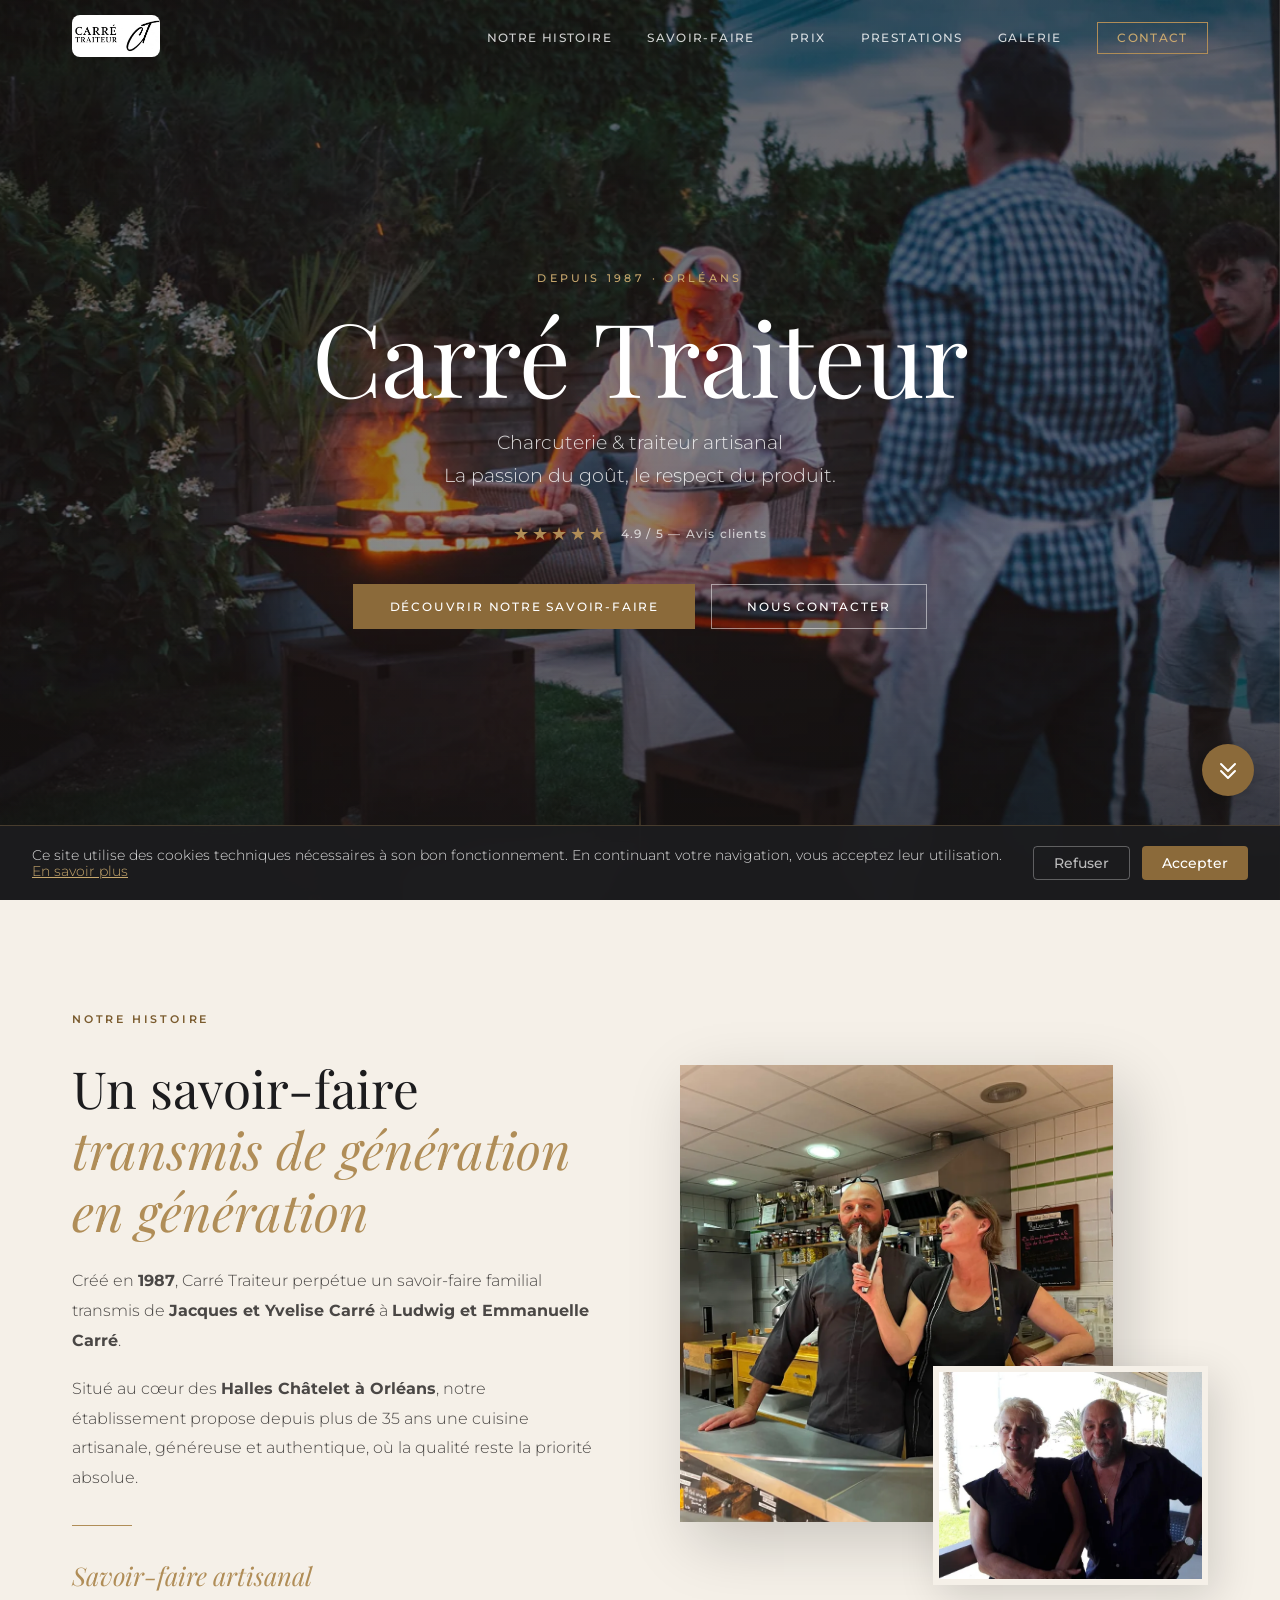
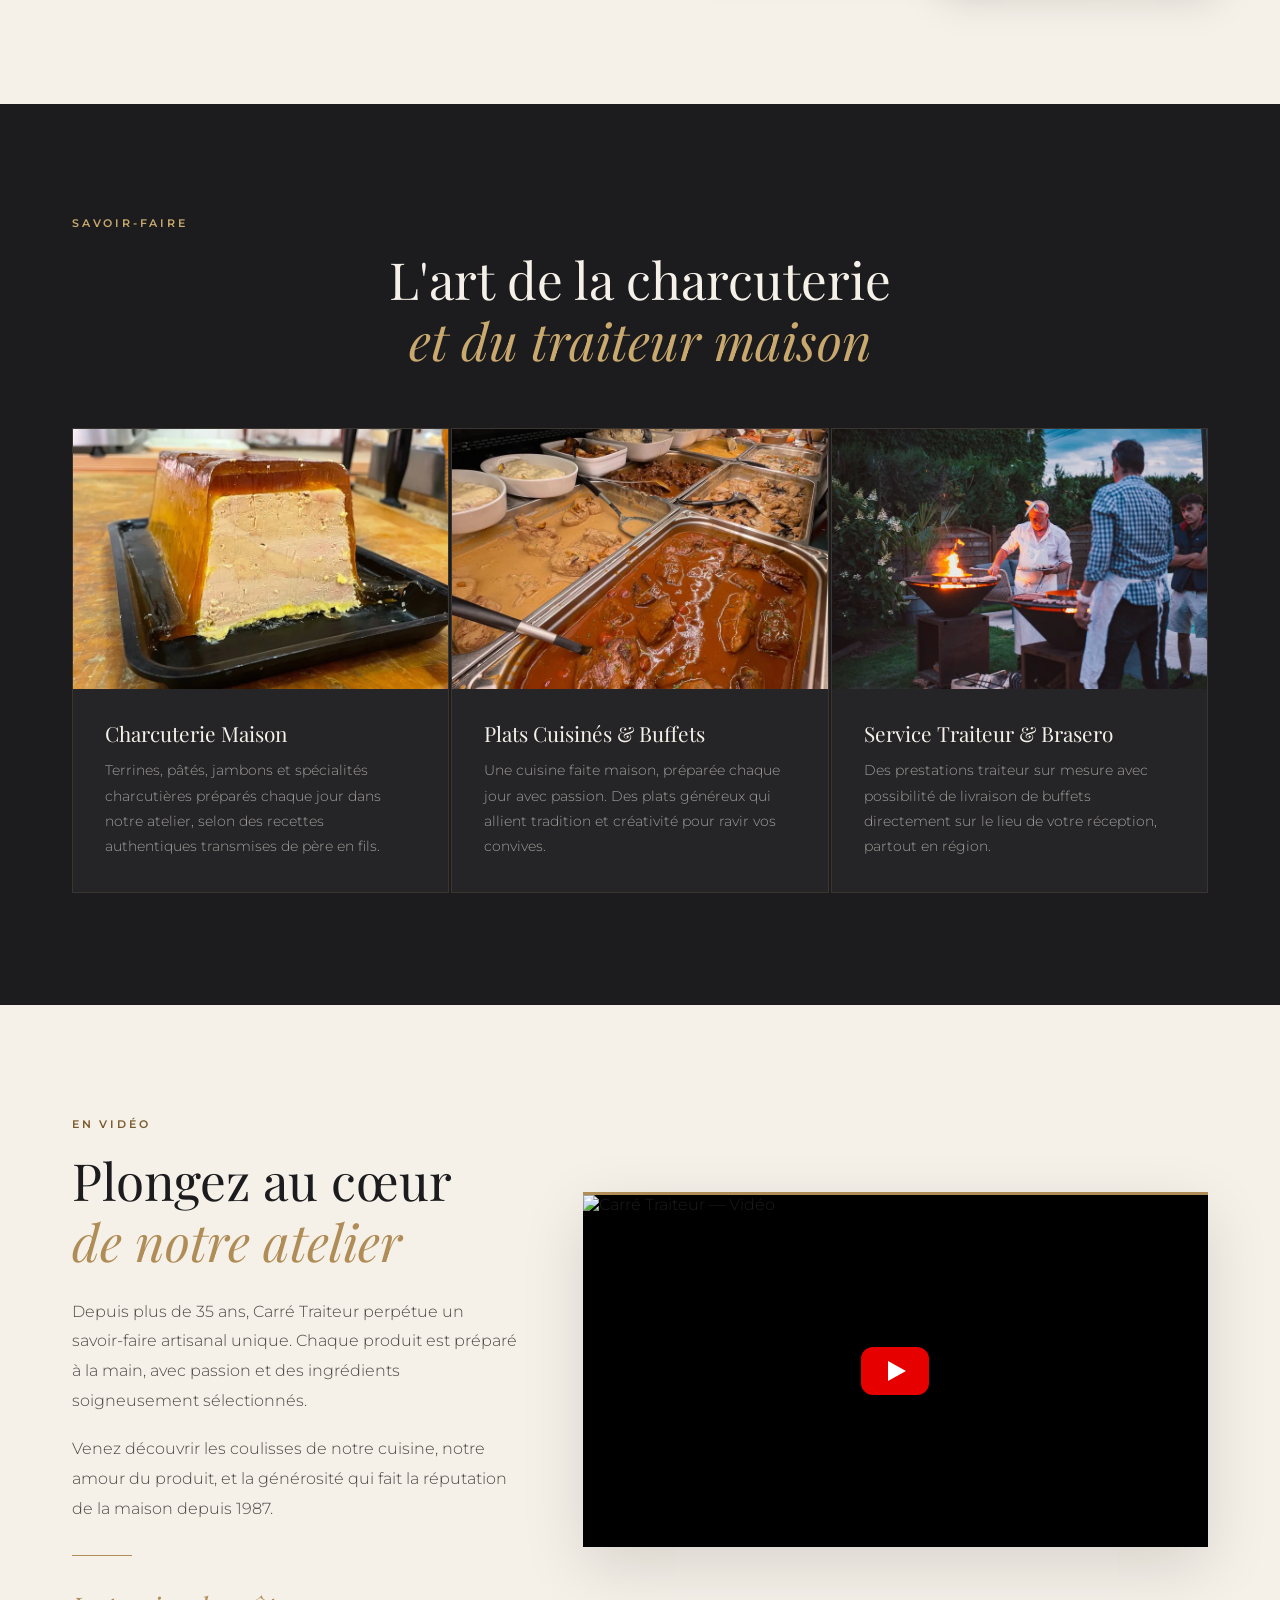
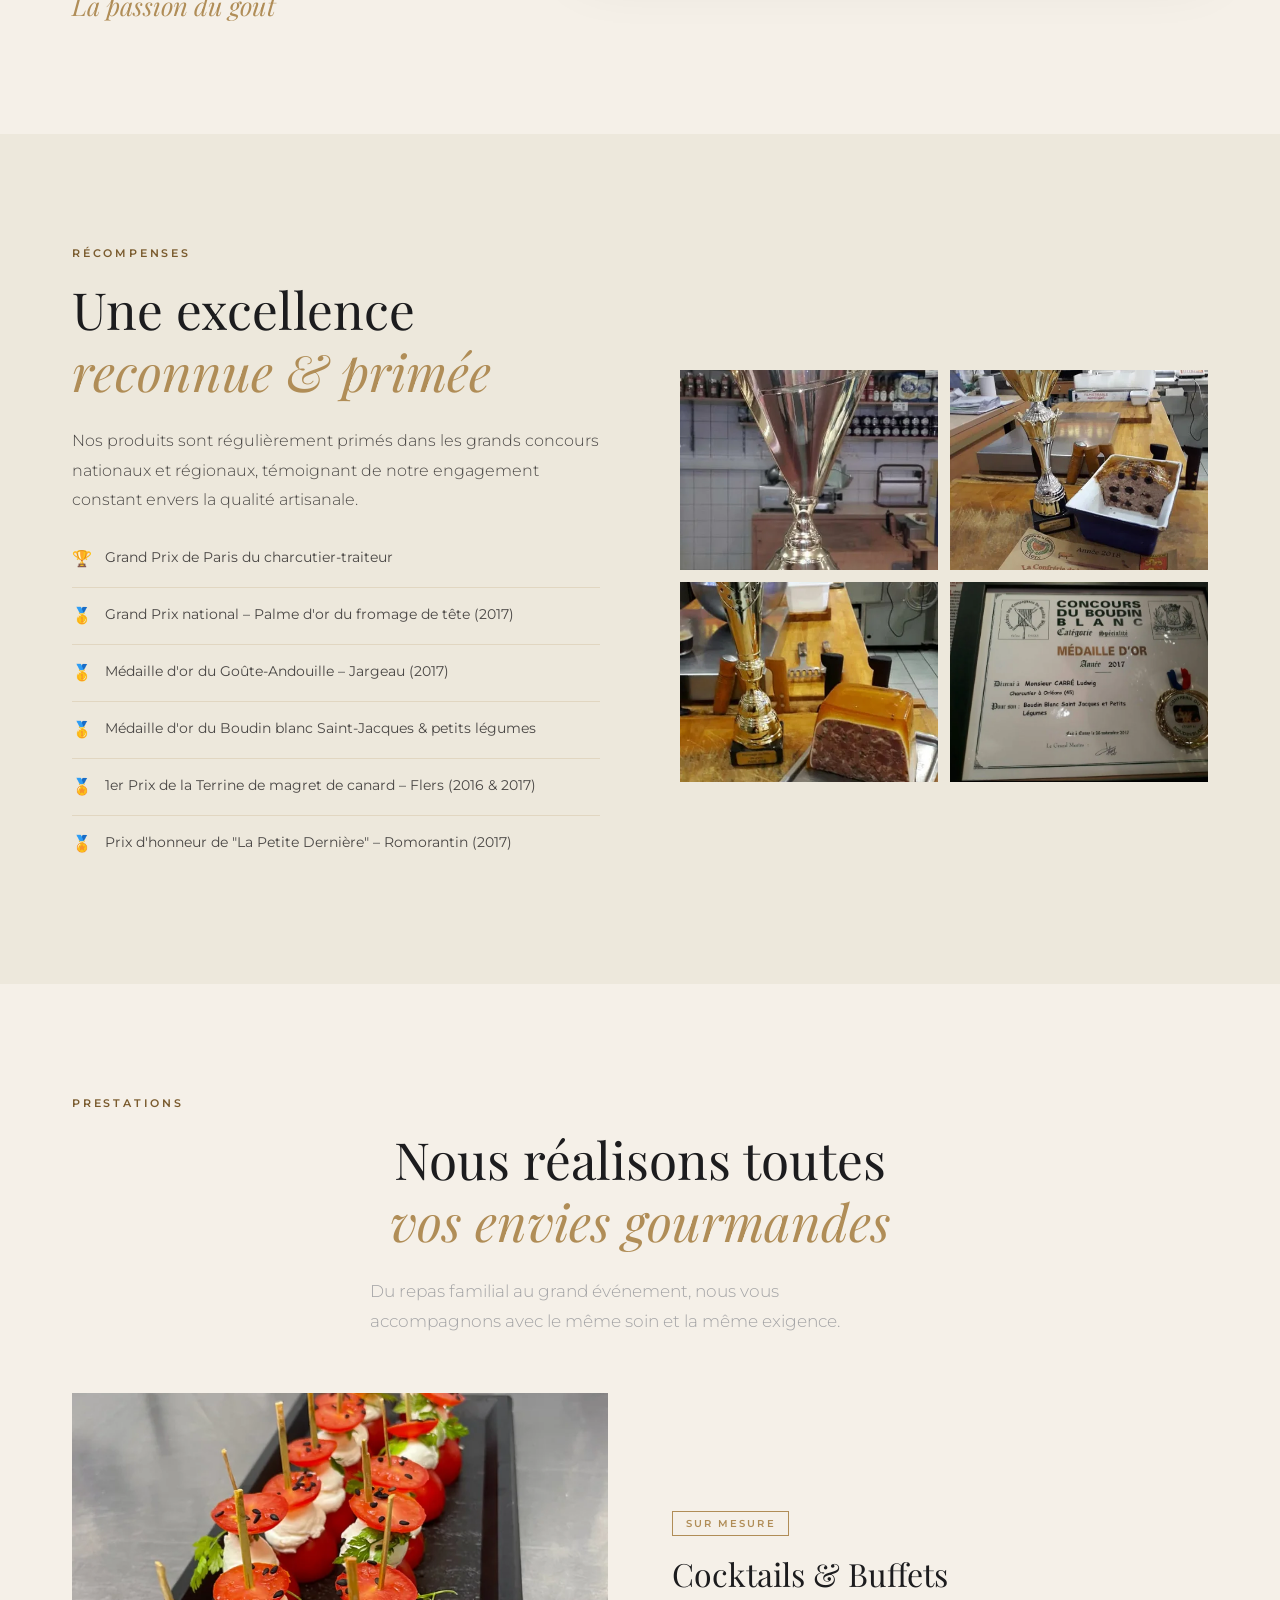
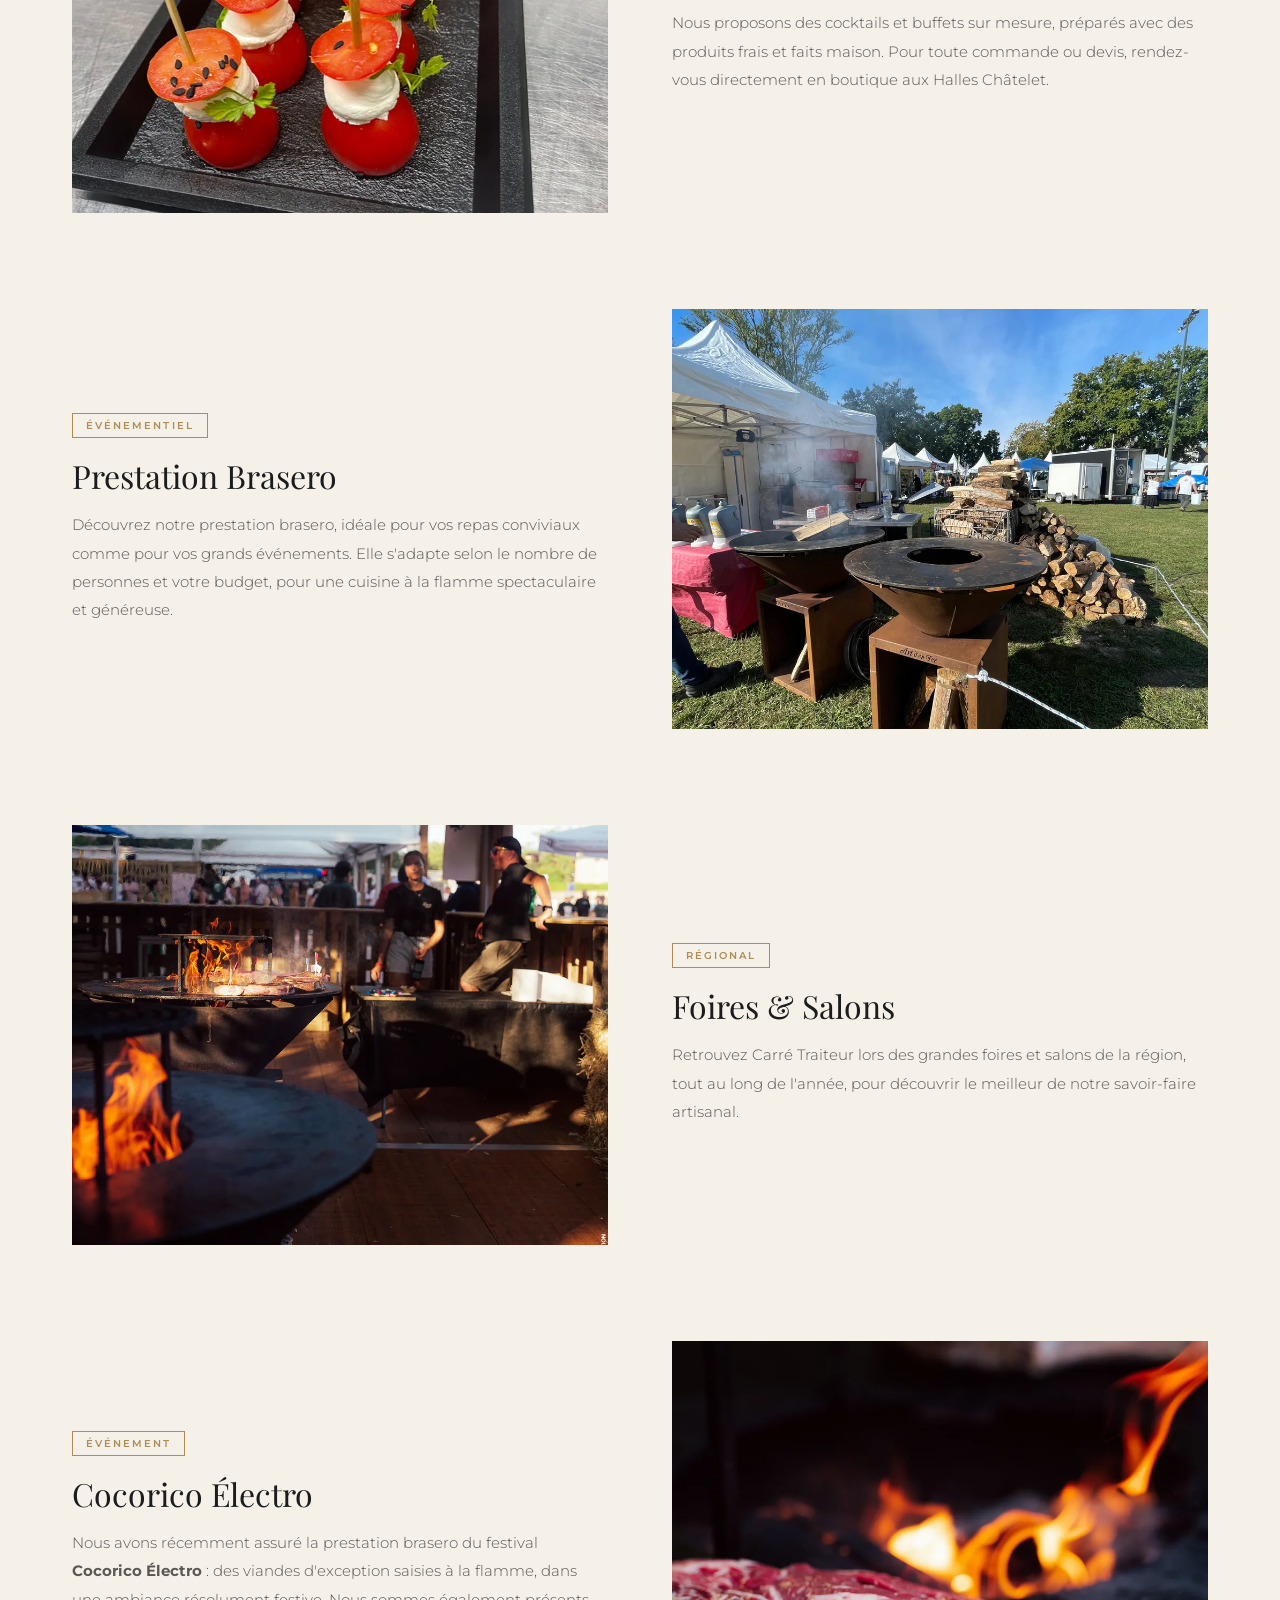
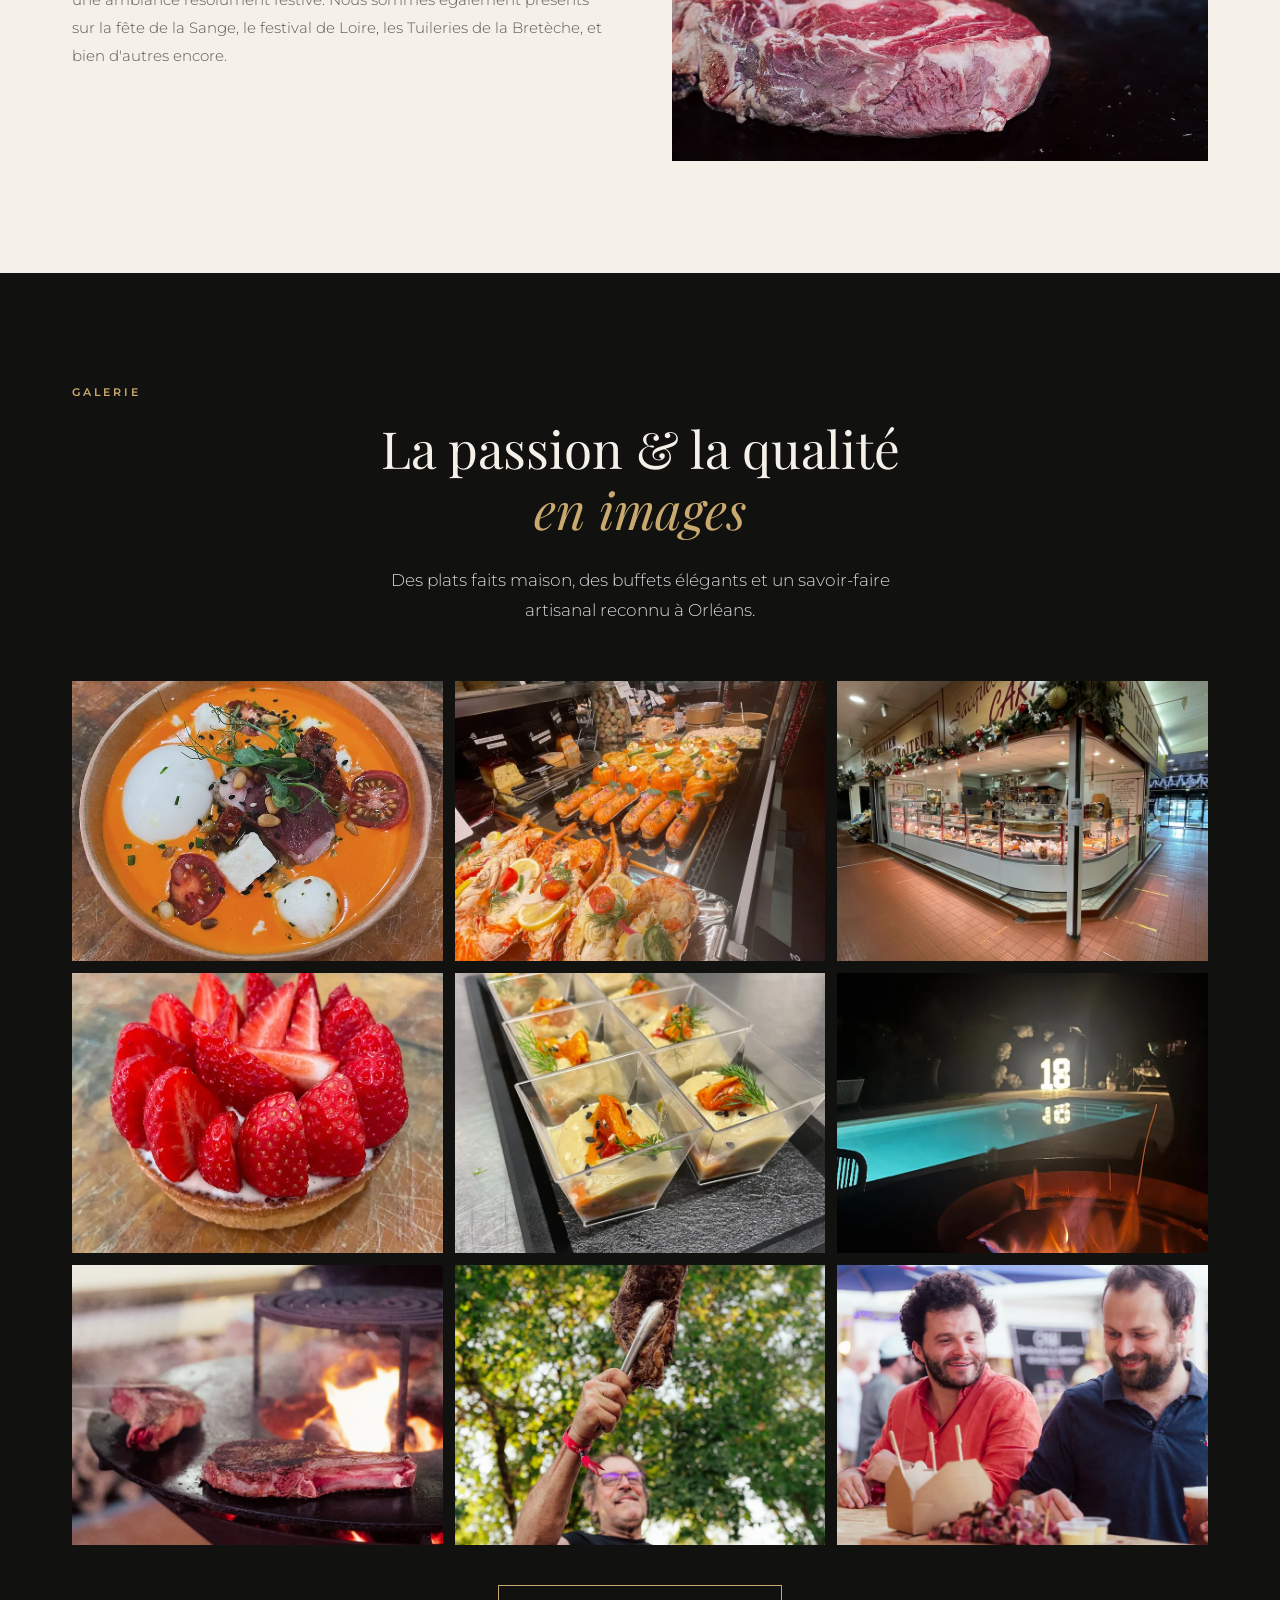
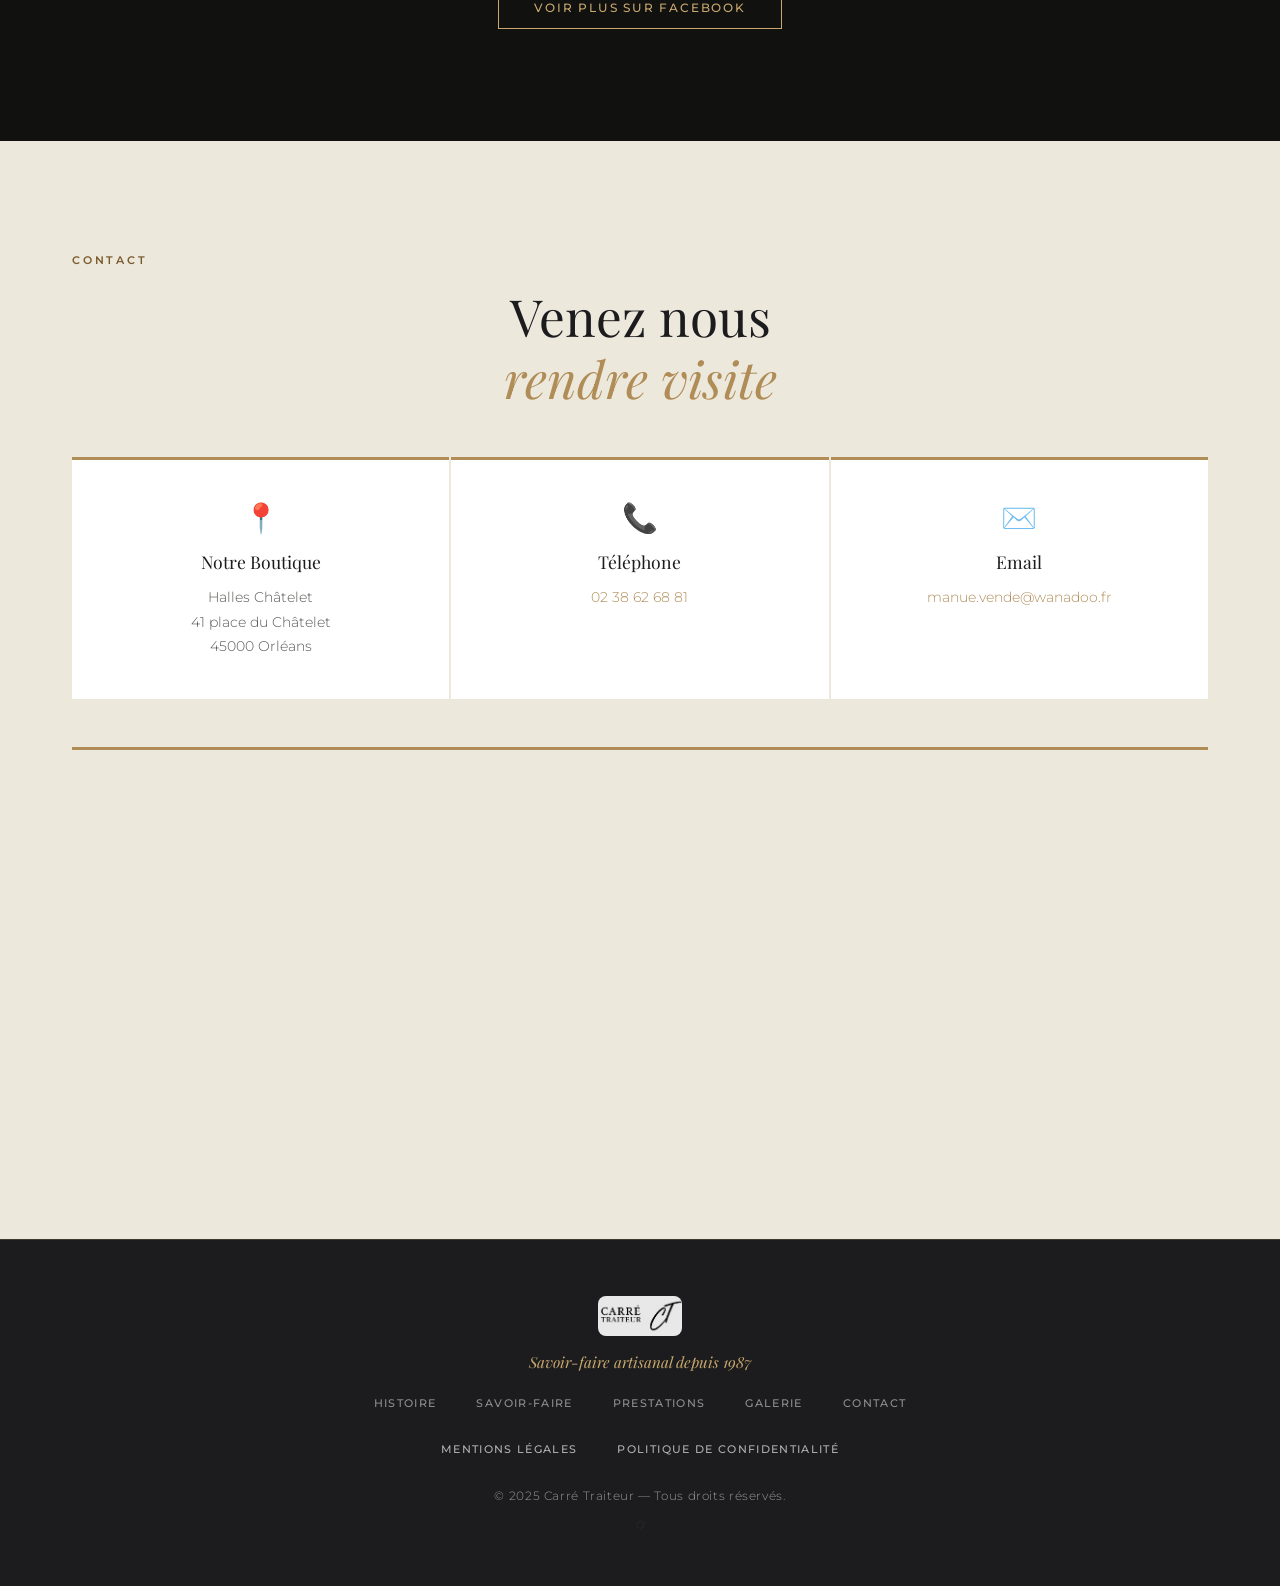
==== index.html @ ceca051c "Dédoublonnage : liste des événements uniquement dans le bloc Cocorico - Bloc Brasero et Foires & Sal" ====
<!DOCTYPE html>
<html lang="fr">
<head>
  <meta charset="UTF-8" />
  <meta name="viewport" content="width=device-width, initial-scale=1.0" />
  <title>Carré Traiteur – Charcutier-Traiteur Artisanal à Orléans</title>
  <meta name="description" content="Carré Traiteur, charcutier-traiteur artisanal depuis 1987 aux Halles Châtelet d'Orléans. Charcuterie maison, buffets, cocktails et prestations sur mesure.">
  <link rel="icon" type="image/jpeg" href="images/logo.jpg" />
  <link rel="apple-touch-icon" href="images/logo.jpg" />
  <link rel="preconnect" href="https://fonts.googleapis.com">
  <link rel="preconnect" href="https://fonts.gstatic.com" crossorigin>
  <link rel="preload" href="https://fonts.googleapis.com/css2?family=Playfair+Display:ital,wght@0,400;0,500;0,600;0,700;1,400;1,500&family=Montserrat:wght@300;400;500;600&display=swap" as="style" onload="this.onload=null;this.rel='stylesheet'">
  <noscript><link rel="stylesheet" href="https://fonts.googleapis.com/css2?family=Playfair+Display:ital,wght@0,400;0,500;0,600;0,700;1,400;1,500&family=Montserrat:wght@300;400;500;600&display=swap"></noscript>
  <style>
:root{--charcoal:#1C1C1E;--off-white:#F5F0E8;--cream:#EDE8DC;--white:#FFFFFF;--gold:#B08D57;--gold-light:#C9A96E;--gold-dark:#8B6A3A;--terracotta:#C0614A;--gray:#A3A3A5;--gray-light:#D9D9D9;--dark-bg:#111110;--font-serif:'Playfair Display',Georgia,serif;--font-sans:'Montserrat',sans-serif;--transition:0.4s cubic-bezier(0.25,0.46,0.45,0.94);--radius:2px}
*,*::before,*::after{box-sizing:border-box;margin:0;padding:0}
html{scroll-behavior:smooth;font-size:16px}
img{display:block;width:100%;height:auto;object-fit:cover}
a{text-decoration:none;color:inherit}
ul{list-style:none}
body{font-family:var(--font-sans);font-weight:300;color:var(--charcoal);background:var(--off-white);overflow-x:hidden}
h1,h2,h3,h4{font-family:var(--font-serif);font-weight:400;line-height:1.2}
.container{max-width:1200px;margin:0 auto;padding:0 2rem}
.section{padding:7rem 0}
.section-light{background:var(--off-white)}
.btn{display:inline-block;padding:.85rem 2.2rem;font-family:var(--font-sans);font-size:.75rem;font-weight:500;letter-spacing:.15em;text-transform:uppercase;border:1px solid transparent;cursor:pointer;transition:all var(--transition)}
.btn-gold{background:#8B6A3A;color:var(--white);border-color:#8B6A3A}
.btn-gold:hover{background:#7A5B2E;border-color:#7A5B2E;transform:translateY(-2px)}
.btn-outline{background:transparent;color:var(--white);border-color:rgba(255,255,255,.5)}
.btn-outline:hover{background:rgba(255,255,255,.1);border-color:var(--white)}
#navbar{position:fixed;top:0;left:0;right:0;z-index:1000;background:transparent;transition:background var(--transition),backdrop-filter var(--transition)}
#navbar.scrolled{background:rgba(28,28,30,.97);backdrop-filter:blur(12px);border-bottom:1px solid rgba(176,141,87,.2)}
.nav-inner{max-width:1200px;margin:0 auto;padding:0 2rem;height:72px;display:flex;align-items:center;justify-content:space-between}
.nav-logo .logo-img{height:42px;width:auto;border-radius:8px;transition:opacity var(--transition)}
.nav-logo:hover .logo-img{opacity:.8}
.nav-links{display:flex;align-items:center;gap:2.2rem}
.nav-links a{font-size:.72rem;font-weight:500;letter-spacing:.12em;text-transform:uppercase;color:rgba(255,255,255,.8);transition:color var(--transition)}
.nav-links a:hover{color:var(--gold-light)}
.nav-links .nav-cta{border:1px solid var(--gold);color:var(--gold-light);padding:.5rem 1.2rem}
.nav-links .nav-cta:hover{background:var(--gold);color:var(--white)}
.burger{display:none;flex-direction:column;gap:5px;background:none;border:none;cursor:pointer;padding:4px}
.burger span{display:block;width:24px;height:1.5px;background:var(--white);transition:all .3s}
#hero{position:relative;height:100vh;min-height:640px;display:flex;align-items:center;justify-content:center;overflow:hidden}
.hero-bg{position:absolute;inset:0}
.hero-bg-img{width:100%;height:100%;object-fit:cover;transform:scale(1.04);animation:heroZoom 12s ease-out forwards}
@keyframes heroZoom{from{transform:scale(1.1)}to{transform:scale(1.0)}}
.hero-overlay{position:absolute;inset:0;background:linear-gradient(to bottom,rgba(17,17,16,.55) 0%,rgba(17,17,16,.45) 60%,rgba(17,17,16,.75) 100%)}
.hero-content{position:relative;z-index:2;text-align:center;color:var(--white);padding:0 1.5rem;animation:heroFadeUp 1.2s .3s both}
@keyframes heroFadeUp{from{opacity:0;transform:translateY(30px)}to{opacity:1;transform:translateY(0)}}
.hero-eyebrow{font-size:.7rem;font-weight:500;letter-spacing:.3em;text-transform:uppercase;color:var(--gold-light);margin-bottom:1.2rem}
.hero-title{font-family:var(--font-serif);font-size:clamp(3.5rem,8vw,7rem);font-weight:400;letter-spacing:-.01em;line-height:1;margin-bottom:1.2rem}
.hero-subtitle{font-family:var(--font-sans);font-weight:300;font-size:clamp(1rem,2vw,1.2rem);color:rgba(255,255,255,.82);line-height:1.7;margin-bottom:2rem}
.hero-rating{display:flex;align-items:center;justify-content:center;gap:.8rem;margin-bottom:2.5rem}
.stars{color:var(--gold);font-size:1.1rem;letter-spacing:3px}
.rating-label{font-size:.75rem;font-weight:500;letter-spacing:.1em;color:rgba(255,255,255,.7)}
.hero-actions{display:flex;gap:1rem;justify-content:center;flex-wrap:wrap}
.scroll-hint{position:absolute;bottom:2.5rem;left:50%;transform:translateX(-50%);z-index:2;display:flex;flex-direction:column;align-items:center}
.scroll-line{display:block;width:1px;height:60px;background:linear-gradient(to bottom,rgba(255,255,255,0),var(--gold-light));animation:scrollPulse 2s ease-in-out infinite}
@keyframes scrollPulse{0%,100%{opacity:.3;transform:scaleY(1)}50%{opacity:1;transform:scaleY(1.1)}}
.reveal{opacity:0;transform:translateY(40px);transition:opacity .8s ease,transform .8s ease}
.reveal.reveal-right{transform:translateX(40px)}
.reveal.visible{opacity:1;transform:translate(0,0)}
@media(max-width:680px){
  .nav-links{display:none;position:fixed;top:72px;left:0;right:0;background:rgba(28,28,30,.98);backdrop-filter:blur(12px);flex-direction:column;align-items:center;padding:1.5rem 0;gap:1.2rem;border-bottom:1px solid rgba(176,141,87,.2);z-index:999}
  .nav-links.open{display:flex}
  .burger{display:flex}
  .nav-inner{height:60px}
  .nav-logo .logo-img{height:32px}
  .hero-title{font-size:2.6rem}
  .hero-subtitle{font-size:.9rem}
  .hero-eyebrow{font-size:.62rem}
  .hero-actions{flex-direction:column;align-items:center;gap:.7rem}
  .hero-actions .btn{width:100%;max-width:260px;text-align:center;padding:.7rem 1.5rem}
  .scroll-hint{display:none}
}
@media(max-width:400px){.hero-title{font-size:2.1rem}}
  </style>
  <link rel="preload" href="css/style.css?v=2" as="style" onload="this.onload=null;this.rel='stylesheet'">
  <noscript><link rel="stylesheet" href="css/style.css?v=2"></noscript>
</head>
<body>

  <!-- ═══════════════════════════════════════ NAVIGATION ═══ -->
  <nav id="navbar">
    <div class="nav-inner">
      <a href="#hero" class="nav-logo">
        <img src="images/logo.jpg" alt="Carré Traiteur" class="logo-img" width="88" height="42" />
      </a>
      <button class="burger" id="burger" aria-label="Menu">
        <span></span><span></span><span></span>
      </button>
      <ul class="nav-links" id="nav-links">
        <li><a href="#notre-histoire">Notre Histoire</a></li>
        <li><a href="#savoir-faire">Savoir-Faire</a></li>
        <li><a href="#prix-remporte">Prix</a></li>
        <li><a href="#nos-prestations">Prestations</a></li>
        <li><a href="#galerie">Galerie</a></li>
        <li><a href="#contact" class="nav-cta">Contact</a></li>
      </ul>
    </div>
  </nav>

  <!-- ═══════════════════════════════════════ HERO ═══ -->
  <section id="hero">
    <div class="hero-bg">
      <img
        src="images/hero.webp"
        alt="Prestation traiteur et brasero en soirée — Carré Traiteur"
        class="hero-bg-img"
        fetchpriority="high"
      />
      <div class="hero-overlay"></div>
    </div>
    <div class="hero-content">
      <p class="hero-eyebrow">Depuis 1987 · Orléans</p>
      <h1 class="hero-title">Carré Traiteur</h1>
      <p class="hero-subtitle">Charcuterie &amp; traiteur artisanal<br>La passion du goût, le respect du produit.</p>
      <div class="hero-rating">
        <span class="stars">★★★★★</span>
        <span class="rating-label">4.9 / 5 — Avis clients</span>
      </div>
      <div class="hero-actions">
        <a href="#savoir-faire" class="btn btn-gold">Découvrir notre savoir-faire</a>
        <a href="#contact" class="btn btn-outline">Nous contacter</a>
      </div>
    </div>
    <a href="#notre-histoire" class="scroll-hint" aria-label="Défiler vers le bas">
      <span class="scroll-line"></span>
    </a>
  </section>

  <!-- ═══════════════════════════════════════ NOTRE HISTOIRE ═══ -->
  <section id="notre-histoire" class="section section-light">
    <div class="container">
      <div class="section-label">Notre Histoire</div>
      <div class="histoire-grid">
        <div class="histoire-text reveal">
          <h2 class="section-title">Un savoir-faire<br><em>transmis de génération<br>en génération</em></h2>
          <p class="body-text">Créé en <strong>1987</strong>, Carré Traiteur perpétue un savoir-faire familial transmis de <strong>Jacques et Yvelise Carré</strong> à <strong>Ludwig et Emmanuelle Carré</strong>.</p>
          <p class="body-text">Situé au cœur des <strong>Halles Châtelet à Orléans</strong>, notre établissement propose depuis plus de 35 ans une cuisine artisanale, généreuse et authentique, où la qualité reste la priorité absolue.</p>
          <div class="gold-divider"></div>
          <p class="signature-text">Savoir-faire artisanal</p>
        </div>
        <div class="histoire-images reveal reveal-right">
          <div class="img-stack">
            <img
              src="images/histoire-main.webp"
              alt="Ludwig et Emmanuelle Carré dans la boutique"
              class="img-main"
              loading="lazy"
            />
            <img
              src="images/histoire-accent.webp"
              alt="Jacques et Yvelise Carré, fondateurs"
              class="img-accent"
              loading="lazy"
            />
          </div>
        </div>
      </div>
    </div>
  </section>

  <!-- ═══════════════════════════════════════ SAVOIR-FAIRE ═══ -->
  <section id="savoir-faire" class="section section-dark">
    <div class="container">
      <div class="section-label light">Savoir-Faire</div>
      <h2 class="section-title light text-center reveal">L'art de la charcuterie<br><em>et du traiteur maison</em></h2>
      <div class="savoir-grid">

        <article class="savoir-card reveal">
          <div class="savoir-img-wrap">
            <img
              src="images/savoir-charcuterie.webp"
              alt="Charcuterie maison"
              loading="lazy"
            />
          </div>
          <div class="savoir-body">
            <h3>Charcuterie Maison</h3>
            <p>Terrines, pâtés, jambons et spécialités charcutières préparés chaque jour dans notre atelier, selon des recettes authentiques transmises de père en fils.</p>
          </div>
        </article>

        <article class="savoir-card reveal">
          <div class="savoir-img-wrap">
            <img
              src="images/savoir-plats.webp"
              alt="Plats cuisinés et buffets"
              loading="lazy"
            />
          </div>
          <div class="savoir-body">
            <h3>Plats Cuisinés &amp; Buffets</h3>
            <p>Une cuisine faite maison, préparée chaque jour avec passion. Des plats généreux qui allient tradition et créativité pour ravir vos convives.</p>
          </div>
        </article>

        <article class="savoir-card reveal">
          <div class="savoir-img-wrap">
            <img
              src="images/savoir-traiteur.webp"
              alt="Service traiteur et brasero"
              loading="lazy"
            />
          </div>
          <div class="savoir-body">
            <h3>Service Traiteur &amp; Brasero</h3>
            <p>Des prestations traiteur sur mesure avec possibilité de livraison de buffets directement sur le lieu de votre réception, partout en région.</p>
          </div>
        </article>

      </div>
    </div>
  </section>

  <!-- ═══════════════════════════════════════ VIDEO ═══ -->
  <section id="video" class="section section-light">
    <div class="container">
      <div class="video-layout">
        <div class="video-text reveal">
          <div class="section-label">En vidéo</div>
          <h2 class="section-title">Plongez au cœur<br><em>de notre atelier</em></h2>
          <p class="body-text">Depuis plus de 35 ans, Carré Traiteur perpétue un savoir-faire artisanal unique. Chaque produit est préparé à la main, avec passion et des ingrédients soigneusement sélectionnés.</p>
          <p class="body-text">Venez découvrir les coulisses de notre cuisine, notre amour du produit, et la générosité qui fait la réputation de la maison depuis 1987.</p>
          <div class="gold-divider"></div>
          <p class="signature-text">La passion du goût</p>
        </div>
        <div class="video-wrap reveal">
          <div class="youtube-facade" id="yt-facade">
            <img
              src="https://i.ytimg.com/vi/eV0kC8D2Ivs/hqdefault.jpg"
              alt="Carré Traiteur — Vidéo"
              loading="lazy"
              width="480"
              height="360"
            />
            <button class="youtube-play-btn" aria-label="Lire la vidéo Carré Traiteur"></button>
          </div>
        </div>
      </div>
    </div>
  </section>

  <!-- ═══════════════════════════════════════ PRIX REMPORTES ═══ -->
  <section id="prix-remporte" class="section section-cream">
    <div class="container">
      <div class="section-label">Récompenses</div>
      <div class="prix-grid">
        <div class="prix-text reveal">
          <h2 class="section-title">Une excellence<br><em>reconnue & primée</em></h2>
          <p class="body-text">Nos produits sont régulièrement primés dans les grands concours nationaux et régionaux, témoignant de notre engagement constant envers la qualité artisanale.</p>
          <ul class="prix-list">
            <li><span class="prix-icon">🏆</span>Grand Prix de Paris du charcutier-traiteur</li>
            <li><span class="prix-icon">🥇</span>Grand Prix national – Palme d'or du fromage de tête (2017)</li>
            <li><span class="prix-icon">🥇</span>Médaille d'or du Goûte-Andouille – Jargeau (2017)</li>
            <li><span class="prix-icon">🥇</span>Médaille d'or du Boudin blanc Saint-Jacques &amp; petits légumes</li>
            <li><span class="prix-icon">🏅</span>1er Prix de la Terrine de magret de canard – Flers (2016 &amp; 2017)</li>
            <li><span class="prix-icon">🏅</span>Prix d'honneur de "La Petite Dernière" – Romorantin (2017)</li>
          </ul>
        </div>
        <div class="prix-mosaic reveal reveal-right">
          <img src="images/prix-1.webp" alt="Grande coupe remportée" loading="lazy" />
          <img src="images/prix-2.webp" alt="Coupe et médaille" loading="lazy" />
          <img src="images/prix-3.webp" alt="Coupe et diplôme du Goûte-Andouille" loading="lazy" />
          <img src="images/prix-4.webp" alt="Diplôme Médaille d'or du Boudin blanc" loading="lazy" />
        </div>
      </div>
    </div>
  </section>

  <!-- ═══════════════════════════════════════ PRESTATIONS ═══ -->
  <section id="nos-prestations" class="section section-light">
    <div class="container">
      <div class="section-label">Prestations</div>
      <h2 class="section-title text-center reveal">Nous réalisons toutes<br><em>vos envies gourmandes</em></h2>
      <p class="section-intro reveal">Du repas familial au grand événement, nous vous accompagnons avec le même soin et la même exigence.</p>

      <div class="prestation-blocks">

        <div class="prestation-block reveal">
          <div class="prestation-img">
            <img src="images/presta-cocktail.webp" alt="Cocktails et buffets" loading="lazy" />
          </div>
          <div class="prestation-content">
            <span class="prestation-tag">Sur mesure</span>
            <h3>Cocktails &amp; Buffets</h3>
            <p>Nous proposons des cocktails et buffets sur mesure, préparés avec des produits frais et faits maison. Pour toute commande ou devis, rendez-vous directement en boutique aux Halles Châtelet.</p>
          </div>
        </div>

        <div class="prestation-block reverse reveal">
          <div class="prestation-img">
            <img src="images/presta-brasero.webp" alt="Prestation brasero" loading="lazy" />
          </div>
          <div class="prestation-content">
            <span class="prestation-tag">Événementiel</span>
            <h3>Prestation Brasero</h3>
            <p>Découvrez notre prestation brasero, idéale pour vos repas conviviaux comme pour vos grands événements. Elle s'adapte selon le nombre de personnes et votre budget, pour une cuisine à la flamme spectaculaire et généreuse.</p>
          </div>
        </div>

        <div class="prestation-block reveal">
          <div class="prestation-img">
            <img src="images/presta-foires.webp?v=2" alt="Prestation brasero sous chapiteau lors d'un festival" loading="lazy" />
          </div>
          <div class="prestation-content">
            <span class="prestation-tag">Régional</span>
            <h3>Foires &amp; Salons</h3>
            <p>Retrouvez Carré Traiteur lors des grandes foires et salons de la région, tout au long de l'année, pour découvrir le meilleur de notre savoir-faire artisanal.</p>
          </div>
        </div>

        <div class="prestation-block reverse reveal">
          <div class="prestation-img">
            <img src="images/presta-cocorico.webp" alt="Prestation brasero au festival Cocorico Électro" loading="lazy" />
          </div>
          <div class="prestation-content">
            <span class="prestation-tag">Événement</span>
            <h3>Cocorico Électro</h3>
            <p>Nous avons récemment assuré la prestation brasero du festival <strong>Cocorico Électro</strong> : des viandes d'exception saisies à la flamme, dans une ambiance résolument festive. Nous sommes également présents sur la fête de la Sange, le festival de Loire, les Tuileries de la Bretèche, et bien d'autres encore.</p>
          </div>
        </div>

      </div>
    </div>
  </section>

  <!-- ═══════════════════════════════════════ GALERIE ═══ -->
  <section id="galerie" class="section section-charcoal">
    <div class="container">
      <div class="section-label light">Galerie</div>
      <h2 class="section-title light text-center reveal">La passion &amp; la qualité<br><em>en images</em></h2>
      <p class="section-intro light text-center reveal">Des plats faits maison, des buffets élégants et un savoir-faire artisanal reconnu à Orléans.</p>
      <div class="gallery-grid reveal">
        <img src="images/galerie-1.webp" alt="Gaspacho et sa garniture" class="gallery-item" loading="lazy" />
        <img src="images/galerie-2.webp" alt="Buffet froid, plateaux de crevettes et saumon" class="gallery-item" loading="lazy" />
        <img src="images/galerie-3.webp" alt="La boutique Carré Traiteur aux Halles Châtelet" class="gallery-item" loading="lazy" />
        <img src="images/galerie-4.webp" alt="Tarte aux fraises maison" class="gallery-item" loading="lazy" />
        <img src="images/galerie-5.webp" alt="Verrines apéritives" class="gallery-item" loading="lazy" />
        <img src="images/galerie-6.webp" alt="Prestation brasero en soirée" class="gallery-item" loading="lazy" />
        <img src="images/galerie-7.webp" alt="Pièce de viande saisie aux flammes — festival Cocorico Électro" class="gallery-item" loading="lazy" />
        <img src="images/galerie-8.webp" alt="Grillade au brasero lors du Cocorico Électro" class="gallery-item" loading="lazy" />
        <img src="images/galerie-9.webp" alt="Convives se régalant au festival Cocorico Électro" class="gallery-item" loading="lazy" />
      </div>
      <div class="gallery-cta reveal">
        <a href="https://www.facebook.com/carretraiteur" target="_blank" rel="noopener" class="btn btn-gold-outline">Voir plus sur Facebook</a>
      </div>
    </div>
  </section>

  <!-- ═══════════════════════════════════════ CONTACT ═══ -->
  <section id="contact" class="section section-cream">
    <div class="container">
      <div class="section-label">Contact</div>
      <h2 class="section-title text-center reveal">Venez nous<br><em>rendre visite</em></h2>
      <div class="contact-grid">
        <div class="contact-card reveal">
          <div class="contact-icon">📍</div>
          <h3>Notre Boutique</h3>
          <p>Halles Châtelet<br>41 place du Châtelet<br>45000 Orléans</p>
        </div>
        <div class="contact-card reveal">
          <div class="contact-icon">📞</div>
          <h3>Téléphone</h3>
          <p><a href="tel:0238626881">02 38 62 68 81</a></p>
        </div>
        <div class="contact-card reveal">
          <div class="contact-icon">✉️</div>
          <h3>Email</h3>
          <p><a href="mailto:manue.vende@wanadoo.fr">manue.vende@wanadoo.fr</a></p>
        </div>
      </div>
      <div class="map-wrap reveal">
        <iframe
          title="Carré Traiteur — Halles Châtelet Orléans"
          src="https://www.google.com/maps/embed?pb=!1m18!1m12!1m3!1d2674.7!2d1.9034!3d47.9027!2m3!1f0!2f0!3f0!3m2!1i1024!2i768!4f13.1!3m3!1m2!1s0x47e4e9c6ce3fba51%3A0x5b52a5b8c4a3a81e!2sHalles+Ch%C3%A2telet%2C+Orl%C3%A9ans!5e0!3m2!1sfr!2sfr!4v1"
          loading="lazy"
          allowfullscreen
          referrerpolicy="no-referrer-when-downgrade"
        ></iframe>
      </div>
    </div>
  </section>

  <!-- ═══════════════════════════════════════ FOOTER ═══ -->
  <footer id="footer">
    <div class="footer-inner">
      <img src="images/logo.jpg" alt="Carré Traiteur" class="footer-logo" width="88" height="40" />
      <p class="footer-tagline"><em>Savoir-faire artisanal depuis 1987</em></p>
      <nav class="footer-nav">
        <a href="#notre-histoire">Histoire</a>
        <a href="#savoir-faire">Savoir-faire</a>
        <a href="#nos-prestations">Prestations</a>
        <a href="#galerie">Galerie</a>
        <a href="#contact">Contact</a>
      </nav>
      <nav class="footer-nav footer-legal">
        <a href="mentions-legales.html">Mentions légales</a>
        <a href="politique-confidentialite.html">Politique de confidentialité</a>
      </nav>
      <p class="footer-copy">© 2025 Carré Traiteur — Tous droits réservés.</p>
      <a href="https://vercel.com/3dpmfrance-3058s-projects/carre-traiteur/analytics" target="_blank" rel="noopener" class="admin-btn" title="Statistiques">⬡</a>
    </div>
  </footer>

  <!-- ═══════════════════════════════════════ DÉFILEMENT AUTO ═══ -->
  <button id="autoscroll-btn" class="autoscroll-btn" aria-label="Défilement automatique vers le bas" title="Défilement automatique">
    <svg class="icon-play" viewBox="0 0 24 24" fill="none" stroke="currentColor" stroke-width="2" stroke-linecap="round" stroke-linejoin="round" aria-hidden="true">
      <path d="M5 6l7 7 7-7"/><path d="M5 13l7 7 7-7"/>
    </svg>
    <svg class="icon-stop" viewBox="0 0 24 24" fill="currentColor" aria-hidden="true">
      <rect x="6.5" y="5.5" width="4" height="13" rx="1"/><rect x="13.5" y="5.5" width="4" height="13" rx="1"/>
    </svg>
  </button>

  <!-- ═══════════════════════════════════════ BANDEAU COOKIES ═══ -->
  <div id="cookie-banner" style="display:none;">
    <p>
      Ce site utilise des cookies techniques nécessaires à son bon fonctionnement.
      En continuant votre navigation, vous acceptez leur utilisation.
      <a href="politique-confidentialite.html">En savoir plus</a>
    </p>
    <div class="cookie-actions">
      <button class="cookie-btn cookie-btn-refuse" onclick="cookieChoice(false)">Refuser</button>
      <button class="cookie-btn cookie-btn-accept" onclick="cookieChoice(true)">Accepter</button>
    </div>
  </div>

  <script defer src="/_vercel/insights/script.js"></script>
  <script defer src="/_vercel/speed-insights/script.js"></script>
  <script src="js/main.js?v=2"></script>
  <script>
    (function() {
      if (!localStorage.getItem('cookie-consent')) {
        document.getElementById('cookie-banner').style.display = 'flex';
        document.body.classList.add('cookie-visible');
      }
    })();
    function cookieChoice(accepted) {
      localStorage.setItem('cookie-consent', accepted ? 'accepted' : 'refused');
      document.getElementById('cookie-banner').style.display = 'none';
      document.body.classList.remove('cookie-visible');
    }
  </script>
</body>
</html>
---- css/style.css ----
/* ═══════════════════════════════════════════════════════════
   CARRÉ TRAITEUR — Charte Graphique CSS
   Typographies : Playfair Display + Montserrat
   Couleurs : Deep Charcoal / Off-White / Warm Gold / Terracotta
   ═══════════════════════════════════════════════════════════ */

/* ─── VARIABLES ─── */
:root {
  --charcoal:    #1C1C1E;
  --off-white:   #F5F0E8;
  --cream:       #EDE8DC;
  --white:       #FFFFFF;
  --gold:        #B08D57;
  --gold-light:  #C9A96E;
  --gold-dark:   #8B6A3A;
  --terracotta:  #C0614A;
  --gray:        #A3A3A5;
  --gray-light:  #D9D9D9;
  --dark-bg:     #111110;

  --font-serif:  'Playfair Display', Georgia, serif;
  --font-sans:   'Montserrat', sans-serif;

  --transition: 0.4s cubic-bezier(0.25, 0.46, 0.45, 0.94);
  --radius: 2px;
}

/* ─── RESET ─── */
*, *::before, *::after { box-sizing: border-box; margin: 0; padding: 0; }
html { scroll-behavior: smooth; font-size: 16px; }
img { display: block; width: 100%; height: auto; object-fit: cover; }
a { text-decoration: none; color: inherit; }
ul { list-style: none; }

body {
  font-family: var(--font-sans);
  font-weight: 300;
  color: var(--charcoal);
  background: var(--off-white);
  overflow-x: hidden;
}

/* ─── TYPOGRAPHY ─── */
h1, h2, h3, h4 { font-family: var(--font-serif); font-weight: 400; line-height: 1.2; }

.section-title {
  font-size: clamp(2rem, 4vw, 3.2rem);
  color: var(--charcoal);
  margin-bottom: 1.5rem;
}
.section-title em { font-style: italic; color: var(--gold); }
.section-title.light { color: var(--off-white); }
.section-title.light em { color: var(--gold-light); }

.section-label {
  font-family: var(--font-sans);
  font-size: 0.7rem;
  font-weight: 600;
  letter-spacing: 0.25em;
  text-transform: uppercase;
  color: #7A5B2E;
  margin-bottom: 1.2rem;
}
.section-label.light { color: var(--gold-light); }

.section-intro {
  font-size: 1.05rem;
  font-weight: 300;
  color: var(--gray);
  max-width: 540px;
  margin: 0 auto 3.5rem;
  line-height: 1.8;
}
.section-intro.light { color: var(--gray-light); }

.body-text {
  font-size: 1rem;
  line-height: 1.85;
  color: #4A4745;
  margin-bottom: 1.2rem;
}

.signature-text {
  font-family: var(--font-serif);
  font-style: italic;
  font-size: 1.6rem;
  color: var(--gold);
  margin-top: 1rem;
}

.gold-divider {
  width: 60px;
  height: 1px;
  background: var(--gold);
  margin: 2rem 0;
}

.text-center { text-align: center; }
.text-center .gold-divider { margin: 2rem auto; }

/* ─── LAYOUT ─── */
.container {
  max-width: 1200px;
  margin: 0 auto;
  padding: 0 2rem;
}

.section { padding: 7rem 0; }
.section-light  { background: var(--off-white); }
.section-cream  { background: var(--cream); }
.section-dark   { background: var(--charcoal); }
.section-charcoal { background: var(--dark-bg); }

/* ─── BUTTONS ─── */
.btn {
  display: inline-block;
  padding: 0.85rem 2.2rem;
  font-family: var(--font-sans);
  font-size: 0.75rem;
  font-weight: 500;
  letter-spacing: 0.15em;
  text-transform: uppercase;
  border: 1px solid transparent;
  cursor: pointer;
  transition: all var(--transition);
}
.btn-gold {
  background: var(--gold-dark);
  color: var(--white);
  border-color: var(--gold-dark);
}
.btn-gold:hover {
  background: #7A5B2E;
  border-color: #7A5B2E;
  transform: translateY(-2px);
}
.btn-outline {
  background: transparent;
  color: var(--white);
  border-color: rgba(255,255,255,0.5);
}
.btn-outline:hover {
  background: rgba(255,255,255,0.1);
  border-color: var(--white);
}
.btn-gold-outline {
  background: transparent;
  color: var(--gold-light);
  border-color: var(--gold-light);
}
.btn-gold-outline:hover {
  background: var(--gold);
  color: var(--white);
  border-color: var(--gold);
}

/* ─── NAVIGATION ─── */
#navbar {
  position: fixed;
  top: 0; left: 0; right: 0;
  z-index: 1000;
  background: transparent;
  transition: background var(--transition), backdrop-filter var(--transition);
}
#navbar.scrolled {
  background: rgba(28, 28, 30, 0.97);
  backdrop-filter: blur(12px);
  border-bottom: 1px solid rgba(176, 141, 87, 0.2);
}
.nav-inner {
  max-width: 1200px;
  margin: 0 auto;
  padding: 0 2rem;
  height: 72px;
  display: flex;
  align-items: center;
  justify-content: space-between;
}
.nav-logo .logo-img {
  height: 42px;
  width: auto;
  border-radius: 8px;
  transition: opacity var(--transition);
}
.nav-logo:hover .logo-img { opacity: 0.8; }

.nav-links {
  display: flex;
  align-items: center;
  gap: 2.2rem;
}
.nav-links a {
  font-size: 0.72rem;
  font-weight: 500;
  letter-spacing: 0.12em;
  text-transform: uppercase;
  color: rgba(255,255,255,0.8);
  transition: color var(--transition);
}
.nav-links a:hover { color: var(--gold-light); }
.nav-links .nav-cta {
  border: 1px solid var(--gold);
  color: var(--gold-light);
  padding: 0.5rem 1.2rem;
}
.nav-links .nav-cta:hover { background: var(--gold); color: var(--white); }

.burger {
  display: none;
  flex-direction: column;
  gap: 5px;
  background: none;
  border: none;
  cursor: pointer;
  padding: 4px;
}
.burger span {
  display: block;
  width: 24px;
  height: 1.5px;
  background: var(--white);
  transition: all 0.3s;
}

/* ─── HERO ─── */
#hero {
  position: relative;
  height: 100vh;
  min-height: 640px;
  display: flex;
  align-items: center;
  justify-content: center;
  overflow: hidden;
}
.hero-bg {
  position: absolute;
  inset: 0;
}
.hero-bg-img {
  width: 100%;
  height: 100%;
  object-fit: cover;
  transform: scale(1.04);
  animation: heroZoom 12s ease-out forwards;
}
@keyframes heroZoom {
  from { transform: scale(1.1); }
  to   { transform: scale(1.0); }
}
.hero-overlay {
  position: absolute;
  inset: 0;
  background: linear-gradient(
    to bottom,
    rgba(17,17,16,0.55) 0%,
    rgba(17,17,16,0.45) 60%,
    rgba(17,17,16,0.75) 100%
  );
}
.hero-content {
  position: relative;
  z-index: 2;
  text-align: center;
  color: var(--white);
  padding: 0 1.5rem;
  animation: heroFadeUp 1.2s 0.3s both;
}
@keyframes heroFadeUp {
  from { opacity: 0; transform: translateY(30px); }
  to   { opacity: 1; transform: translateY(0); }
}
.hero-eyebrow {
  font-size: 0.7rem;
  font-weight: 500;
  letter-spacing: 0.3em;
  text-transform: uppercase;
  color: var(--gold-light);
  margin-bottom: 1.2rem;
}
.hero-title {
  font-family: var(--font-serif);
  font-size: clamp(3.5rem, 8vw, 7rem);
  font-weight: 400;
  letter-spacing: -0.01em;
  line-height: 1;
  margin-bottom: 1.2rem;
}
.hero-subtitle {
  font-family: var(--font-sans);
  font-weight: 300;
  font-size: clamp(1rem, 2vw, 1.2rem);
  color: rgba(255,255,255,0.82);
  line-height: 1.7;
  margin-bottom: 2rem;
}
.hero-rating {
  display: flex;
  align-items: center;
  justify-content: center;
  gap: 0.8rem;
  margin-bottom: 2.5rem;
}
.stars { color: var(--gold); font-size: 1.1rem; letter-spacing: 3px; }
.rating-label { font-size: 0.75rem; font-weight: 500; letter-spacing: 0.1em; color: rgba(255,255,255,0.7); }
.hero-actions { display: flex; gap: 1rem; justify-content: center; flex-wrap: wrap; }

.scroll-hint {
  position: absolute;
  bottom: 2.5rem;
  left: 50%;
  transform: translateX(-50%);
  z-index: 2;
  display: flex;
  flex-direction: column;
  align-items: center;
}
.scroll-line {
  display: block;
  width: 1px;
  height: 60px;
  background: linear-gradient(to bottom, rgba(255,255,255,0), var(--gold-light));
  animation: scrollPulse 2s ease-in-out infinite;
}
@keyframes scrollPulse {
  0%, 100% { opacity: 0.3; transform: scaleY(1); }
  50%       { opacity: 1;   transform: scaleY(1.1); }
}

/* ─── NOTRE HISTOIRE ─── */
.histoire-grid {
  display: grid;
  grid-template-columns: 1fr 1fr;
  gap: 5rem;
  align-items: center;
  margin-top: 2rem;
}
.img-stack {
  position: relative;
  height: 520px;
}
.img-main {
  position: absolute;
  top: 0; left: 0;
  width: 82%;
  height: 88%;
  object-fit: cover;
  box-shadow: 12px 20px 60px rgba(0,0,0,0.18);
}
.img-accent {
  position: absolute;
  bottom: 0; right: 0;
  width: 52%;
  height: 42%;
  object-fit: cover;
  border: 6px solid var(--off-white);
  box-shadow: 8px 12px 40px rgba(0,0,0,0.14);
}

/* ─── SAVOIR-FAIRE ─── */
.savoir-grid {
  display: grid;
  grid-template-columns: repeat(3, 1fr);
  gap: 2px;
  margin-top: 3.5rem;
}
.savoir-card {
  background: rgba(255,255,255,0.04);
  border: 1px solid rgba(176,141,87,0.15);
  overflow: hidden;
  transition: transform var(--transition), border-color var(--transition);
}
.savoir-card:hover {
  transform: translateY(-4px);
  border-color: rgba(176,141,87,0.5);
}
.savoir-img-wrap {
  height: 260px;
  overflow: hidden;
}
.savoir-img-wrap img {
  height: 100%;
  transition: transform 0.7s ease;
}
.savoir-card:hover .savoir-img-wrap img { transform: scale(1.04); }
.savoir-body {
  padding: 2rem;
}
.savoir-body h3 {
  font-family: var(--font-serif);
  font-size: 1.3rem;
  color: var(--off-white);
  margin-bottom: 0.8rem;
}
.savoir-body p {
  font-size: 0.88rem;
  line-height: 1.8;
  color: rgba(245,240,232,0.6);
  font-weight: 300;
}

/* ─── PRIX ─── */
.prix-grid {
  display: grid;
  grid-template-columns: 1fr 1fr;
  gap: 5rem;
  align-items: center;
}
.prix-list {
  margin-top: 2rem;
  display: flex;
  flex-direction: column;
  gap: 1rem;
}
.prix-list li {
  display: flex;
  align-items: flex-start;
  gap: 0.8rem;
  font-size: 0.9rem;
  font-weight: 400;
  line-height: 1.5;
  color: #4A4745;
  padding-bottom: 1rem;
  border-bottom: 1px solid rgba(176,141,87,0.2);
}
.prix-list li:last-child { border-bottom: none; }
.prix-icon { flex-shrink: 0; font-size: 1rem; }

.prix-mosaic {
  display: grid;
  grid-template-columns: 1fr 1fr;
  gap: 12px;
}
.prix-mosaic img {
  height: 200px;
  object-fit: cover;
  transition: transform var(--transition);
}
.prix-mosaic img:hover { transform: scale(1.02); }

/* ─── PRESTATIONS ─── */
.prestation-blocks {
  display: flex;
  flex-direction: column;
  gap: 6rem;
  margin-top: 1rem;
}
.prestation-block {
  display: grid;
  grid-template-columns: 1fr 1fr;
  gap: 4rem;
  align-items: center;
}
.prestation-block.reverse { direction: rtl; }
.prestation-block.reverse > * { direction: ltr; }

.prestation-img {
  overflow: hidden;
  height: 420px;
}
.prestation-img img {
  height: 100%;
  transition: transform 0.7s ease;
}
.prestation-block:hover .prestation-img img { transform: scale(1.03); }

.prestation-tag {
  display: inline-block;
  font-size: 0.65rem;
  font-weight: 600;
  letter-spacing: 0.2em;
  text-transform: uppercase;
  color: var(--gold);
  border: 1px solid var(--gold);
  padding: 0.3rem 0.8rem;
  margin-bottom: 1.2rem;
}
.prestation-content h3 {
  font-family: var(--font-serif);
  font-size: 2rem;
  color: var(--charcoal);
  margin-bottom: 1rem;
}
.prestation-content p {
  font-size: 0.95rem;
  line-height: 1.85;
  color: #5A5755;
  font-weight: 300;
}

/* ─── GALERIE ─── */
.gallery-grid {
  display: grid;
  grid-template-columns: repeat(3, 1fr);
  gap: 12px;
  margin: 1rem 0 2.5rem;
}
.gallery-item {
  height: 280px;
  object-fit: cover;
  cursor: pointer;
  transition: opacity var(--transition), transform var(--transition);
}
.gallery-item:hover { opacity: 0.85; transform: scale(1.01); }
.gallery-cta { text-align: center; margin-top: 1rem; }

/* ─── VIDEO ─── */
.video-layout {
  display: grid;
  grid-template-columns: 1fr 1.4fr;
  gap: 4rem;
  align-items: center;
}
.video-wrap {
  position: relative;
  width: 100%;
  padding-bottom: 56.25%;
  height: 0;
  border-top: 3px solid var(--gold);
  box-shadow: 0 20px 60px rgba(0,0,0,0.12);
  background: #000;
}
.video-wrap iframe,
.youtube-facade {
  position: absolute;
  top: 0; left: 0;
  width: 100%;
  height: 100%;
  border: none;
}
.youtube-facade {
  cursor: pointer;
  overflow: hidden;
}
.youtube-facade img {
  width: 100%;
  height: 100%;
  object-fit: cover;
}
.youtube-play-btn {
  position: absolute;
  top: 50%; left: 50%;
  transform: translate(-50%, -50%);
  width: 68px;
  height: 48px;
  background: rgba(255,0,0,0.9);
  border-radius: 12px;
  border: none;
  cursor: pointer;
  display: flex;
  align-items: center;
  justify-content: center;
  transition: background 0.2s, transform 0.2s;
  pointer-events: none;
}
.youtube-play-btn::after {
  content: '';
  border-style: solid;
  border-width: 10px 0 10px 18px;
  border-color: transparent transparent transparent #fff;
  margin-left: 4px;
}
.youtube-facade:hover .youtube-play-btn {
  background: rgba(204,0,0,0.95);
  transform: translate(-50%, -50%) scale(1.08);
}

/* ─── CONTACT ─── */
.contact-grid {
  display: grid;
  grid-template-columns: repeat(3, 1fr);
  gap: 2px;
  margin-top: 3rem;
}
.contact-card {
  background: var(--white);
  padding: 2.5rem 2rem;
  text-align: center;
  border-top: 3px solid var(--gold);
  transition: transform var(--transition);
}
.contact-card:hover { transform: translateY(-4px); }
.contact-icon { font-size: 1.8rem; margin-bottom: 1rem; }
.contact-card h3 {
  font-family: var(--font-serif);
  font-size: 1.1rem;
  margin-bottom: 0.8rem;
  color: var(--charcoal);
}
.contact-card p {
  font-size: 0.9rem;
  line-height: 1.7;
  color: #5A5755;
  font-weight: 300;
}
.contact-card a { color: var(--gold); }
.contact-card a:hover { color: var(--gold-dark); }

.map-wrap {
  margin-top: 3rem;
  height: 380px;
  overflow: hidden;
  border-top: 3px solid var(--gold);
}
.map-wrap iframe {
  width: 100%;
  height: 100%;
  border: none;
  filter: grayscale(0.3) sepia(0.15);
}

/* ─── FOOTER ─── */
#footer {
  background: var(--charcoal);
  border-top: 1px solid rgba(176,141,87,0.25);
  padding: 3.5rem 2rem;
  text-align: center;
}
.footer-inner {
  max-width: 1200px;
  margin: 0 auto;
}
.footer-logo {
  height: 40px;
  width: auto;
  margin: 0 auto 1rem;
  border-radius: 8px;
  opacity: 0.9;
}
.footer-tagline {
  font-family: var(--font-serif);
  font-size: 0.95rem;
  color: var(--gold-light);
  margin-bottom: 1.5rem;
}
.footer-nav {
  display: flex;
  justify-content: center;
  flex-wrap: wrap;
  gap: 1.5rem 2.5rem;
  margin-bottom: 2rem;
}
.footer-nav a {
  font-size: 0.7rem;
  font-weight: 500;
  letter-spacing: 0.12em;
  text-transform: uppercase;
  color: rgba(255,255,255,0.5);
  transition: color var(--transition);
}
.footer-nav a:hover { color: var(--gold-light); }
.footer-legal { margin-top: 0.5rem; font-size: 0.8rem; }
.footer-legal a { color: rgba(255,255,255,0.65); }
.admin-btn {
  display: block;
  margin: 1rem auto 0;
  font-size: 0.6rem;
  color: rgba(255,255,255,0.08);
  transition: color 0.3s;
  cursor: pointer;
  user-select: none;
}
.admin-btn:hover { color: rgba(176,141,87,0.5); }

.footer-copy {
  font-size: 0.78rem;
  color: rgba(255,255,255,0.55);
  letter-spacing: 0.05em;
}

/* ─── SCROLL REVEAL ─── */
.reveal {
  opacity: 0;
  transform: translateY(40px);
  transition: opacity 0.8s ease, transform 0.8s ease;
}
.reveal.reveal-right {
  transform: translateX(40px);
}
.reveal.visible {
  opacity: 1;
  transform: translate(0, 0);
}

/* ─── RESPONSIVE ─── */

/* Tablette large */
@media (max-width: 1024px) {
  .container { padding: 0 1.5rem; }
  .histoire-grid { gap: 3.5rem; }
  .prestation-block { gap: 2.5rem; }
  .savoir-grid { grid-template-columns: repeat(3, 1fr); }
}

/* Tablette */
@media (max-width: 960px) {
  .section { padding: 5.5rem 0; }
  .container { padding: 0 1.5rem; }

  /* Histoire */
  .histoire-grid { grid-template-columns: 1fr; gap: 2.5rem; }
  .histoire-images { order: -1; }
  .img-stack { height: 380px; }

  /* Video */
  .video-layout { grid-template-columns: 1fr; gap: 2rem; }

  /* Savoir-faire */
  .savoir-grid { grid-template-columns: 1fr; gap: 0; }
  .savoir-img-wrap { height: 240px; }

  /* Prix */
  .prix-grid { grid-template-columns: 1fr; gap: 3rem; }
  .prix-mosaic { grid-template-columns: repeat(4, 1fr); }
  .prix-mosaic img { height: 160px; }

  /* Prestations */
  .prestation-block,
  .prestation-block.reverse {
    grid-template-columns: 1fr;
    direction: ltr;
    gap: 2rem;
  }
  .prestation-img { height: 300px; }
  .prestation-blocks { gap: 4rem; }

  /* Galerie */
  .gallery-grid { grid-template-columns: repeat(2, 1fr); }
  .gallery-item { height: 240px; }

  /* Contact */
  .contact-grid { grid-template-columns: 1fr; gap: 2px; }
}

/* Mobile */
@media (max-width: 680px) {
  .section { padding: 3rem 0; }
  .container { padding: 0 1rem; }

  /* Nav burger */
  .nav-links {
    display: none;
    position: fixed;
    top: 72px; left: 0; right: 0;
    background: rgba(28,28,30,0.98);
    backdrop-filter: blur(12px);
    flex-direction: column;
    align-items: center;
    padding: 1.5rem 0;
    gap: 1.2rem;
    border-bottom: 1px solid rgba(176,141,87,0.2);
    z-index: 999;
  }
  .nav-links.open { display: flex; }
  .burger { display: flex; }

  /* Navbar */
  .nav-inner { height: 60px; }
  .nav-logo .logo-img { height: 32px; }

  /* Hero */
  .hero-title { font-size: 2.6rem; }
  .hero-subtitle { font-size: 0.9rem; }
  .hero-eyebrow { font-size: 0.62rem; }
  .hero-actions { flex-direction: column; align-items: center; gap: 0.7rem; }
  .hero-actions .btn { width: 100%; max-width: 260px; text-align: center; padding: 0.7rem 1.5rem; }
  .scroll-hint { display: none; }

  /* Titres sections */
  .section-title { font-size: 1.6rem; margin-bottom: 1rem; }
  .section-label { font-size: 0.62rem; margin-bottom: 0.8rem; }
  .section-intro { font-size: 0.9rem; margin-bottom: 2rem; max-width: 100%; }
  .signature-text { font-size: 1.3rem; }

  /* Histoire */
  .img-stack { height: 220px; }
  .img-accent { display: none; }
  .img-main { width: 100%; height: 100%; position: relative; }
  .body-text { font-size: 0.88rem; }

  /* Savoir-faire */
  .savoir-img-wrap { height: 180px; }
  .savoir-body { padding: 1.2rem; }
  .savoir-body h3 { font-size: 1.1rem; }
  .savoir-body p { font-size: 0.82rem; }

  /* Prix */
  .prix-mosaic { grid-template-columns: repeat(2, 1fr); }
  .prix-mosaic img { height: 120px; }
  .prix-list li { font-size: 0.82rem; }

  /* Prestations */
  .prestation-img { height: 200px; }
  .prestation-content h3 { font-size: 1.4rem; }
  .prestation-content p { font-size: 0.85rem; }
  .prestation-blocks { gap: 2.5rem; }
  .prestation-tag { font-size: 0.6rem; }

  /* Galerie */
  .gallery-grid { grid-template-columns: repeat(2, 1fr); gap: 8px; }
  .gallery-item { height: 150px; }

  /* Contact */
  .contact-card { padding: 1.5rem 1rem; }
  .contact-card h3 { font-size: 1rem; }
  .contact-card p { font-size: 0.82rem; }
  .contact-icon { font-size: 1.4rem; margin-bottom: 0.6rem; }
  .map-wrap { height: 240px; margin-top: 2rem; }

  /* Footer */
  .footer-nav { gap: 0.8rem 1.2rem; }
  .footer-tagline { font-size: 0.82rem; }
  .footer-logo { height: 32px; }

  /* Boutons */
  .btn { padding: 0.7rem 1.5rem; font-size: 0.7rem; }

  /* Section intro */
  .section-intro { max-width: 100%; }

  /* Cookie banner */
  #cookie-banner { flex-direction: column; gap: 1rem; padding: 1rem; }
  #cookie-banner p { font-size: 0.78rem; }
  .cookie-actions { width: 100%; justify-content: flex-end; }
}

/* Petit mobile */
@media (max-width: 400px) {
  .section { padding: 2.5rem 0; }
  .hero-title { font-size: 2.1rem; }
  .section-title { font-size: 1.4rem; }
  .gallery-grid { grid-template-columns: 1fr; }
  .gallery-item { height: 180px; }
  .prix-mosaic img { height: 100px; }
  .contact-card { padding: 1.2rem 0.8rem; }
}

/* ─── BANDEAU COOKIES ─── */
#cookie-banner {
  position: fixed;
  bottom: 0;
  left: 0;
  right: 0;
  z-index: 9999;
  background: rgba(28, 28, 30, 0.97);
  backdrop-filter: blur(12px);
  border-top: 1px solid rgba(176, 141, 87, 0.3);
  padding: 1.25rem 2rem;
  display: flex;
  align-items: center;
  justify-content: space-between;
  gap: 1.5rem;
  flex-wrap: wrap;
}

#cookie-banner p {
  font-family: var(--font-sans);
  font-size: 0.85rem;
  color: rgba(255,255,255,0.85);
  margin: 0;
  flex: 1;
  min-width: 220px;
}

#cookie-banner a {
  color: var(--gold-light);
  text-decoration: underline;
}

.cookie-actions {
  display: flex;
  gap: 0.75rem;
  flex-shrink: 0;
}

.cookie-btn {
  font-family: var(--font-sans);
  font-size: 0.85rem;
  font-weight: 500;
  padding: 0.5rem 1.25rem;
  border-radius: 4px;
  cursor: pointer;
  border: none;
  transition: opacity 0.2s;
}

.cookie-btn:hover { opacity: 0.85; }

.cookie-btn-accept {
  background: #8B6A3A;
  color: #fff;
}

.cookie-btn-refuse {
  background: transparent;
  color: rgba(255,255,255,0.7);
  border: 1px solid rgba(255,255,255,0.3);
}

/* ─── BOUTON DÉFILEMENT AUTOMATIQUE ─── */
.autoscroll-btn {
  position: fixed;
  right: 1.6rem;
  bottom: 1.6rem;
  z-index: 900;
  width: 52px;
  height: 52px;
  border-radius: 50%;
  background: #8B6A3A;
  color: #fff;
  border: none;
  cursor: pointer;
  display: flex;
  align-items: center;
  justify-content: center;
  box-shadow: 0 6px 22px rgba(0, 0, 0, 0.25);
  transition: background var(--transition), transform var(--transition), box-shadow var(--transition);
}
.autoscroll-btn:hover {
  background: #7A5B2E;
  transform: translateY(-2px);
}
.autoscroll-btn:focus-visible {
  outline: 2px solid var(--gold-light);
  outline-offset: 3px;
}
.autoscroll-btn svg { width: 24px; height: 24px; display: block; }
.autoscroll-btn .icon-stop { display: none; }
.autoscroll-btn.scrolling { background: var(--terracotta); animation: autoscrollPulse 1.6s ease-in-out infinite; }
.autoscroll-btn.scrolling .icon-play { display: none; }
.autoscroll-btn.scrolling .icon-stop { display: block; }
@keyframes autoscrollPulse {
  0%, 100% { box-shadow: 0 6px 20px rgba(192, 97, 74, 0.4); }
  50%      { box-shadow: 0 6px 30px rgba(192, 97, 74, 0.85); }
}
/* Décale le bouton au-dessus du bandeau cookies quand il est affiché */
body.cookie-visible .autoscroll-btn { bottom: 6.5rem; }
@media (max-width: 680px) {
  .autoscroll-btn { width: 46px; height: 46px; right: 1.1rem; bottom: 1.1rem; }
  .autoscroll-btn svg { width: 21px; height: 21px; }
  body.cookie-visible .autoscroll-btn { bottom: 9rem; }
}
@media (prefers-reduced-motion: reduce) {
  .autoscroll-btn.scrolling { animation: none; }
}
---- css/style.css ----
/* ═══════════════════════════════════════════════════════════
   CARRÉ TRAITEUR — Charte Graphique CSS
   Typographies : Playfair Display + Montserrat
   Couleurs : Deep Charcoal / Off-White / Warm Gold / Terracotta
   ═══════════════════════════════════════════════════════════ */

/* ─── VARIABLES ─── */
:root {
  --charcoal:    #1C1C1E;
  --off-white:   #F5F0E8;
  --cream:       #EDE8DC;
  --white:       #FFFFFF;
  --gold:        #B08D57;
  --gold-light:  #C9A96E;
  --gold-dark:   #8B6A3A;
  --terracotta:  #C0614A;
  --gray:        #A3A3A5;
  --gray-light:  #D9D9D9;
  --dark-bg:     #111110;

  --font-serif:  'Playfair Display', Georgia, serif;
  --font-sans:   'Montserrat', sans-serif;

  --transition: 0.4s cubic-bezier(0.25, 0.46, 0.45, 0.94);
  --radius: 2px;
}

/* ─── RESET ─── */
*, *::before, *::after { box-sizing: border-box; margin: 0; padding: 0; }
html { scroll-behavior: smooth; font-size: 16px; }
img { display: block; width: 100%; height: auto; object-fit: cover; }
a { text-decoration: none; color: inherit; }
ul { list-style: none; }

body {
  font-family: var(--font-sans);
  font-weight: 300;
  color: var(--charcoal);
  background: var(--off-white);
  overflow-x: hidden;
}

/* ─── TYPOGRAPHY ─── */
h1, h2, h3, h4 { font-family: var(--font-serif); font-weight: 400; line-height: 1.2; }

.section-title {
  font-size: clamp(2rem, 4vw, 3.2rem);
  color: var(--charcoal);
  margin-bottom: 1.5rem;
}
.section-title em { font-style: italic; color: var(--gold); }
.section-title.light { color: var(--off-white); }
.section-title.light em { color: var(--gold-light); }

.section-label {
  font-family: var(--font-sans);
  font-size: 0.7rem;
  font-weight: 600;
  letter-spacing: 0.25em;
  text-transform: uppercase;
  color: #7A5B2E;
  margin-bottom: 1.2rem;
}
.section-label.light { color: var(--gold-light); }

.section-intro {
  font-size: 1.05rem;
  font-weight: 300;
  color: var(--gray);
  max-width: 540px;
  margin: 0 auto 3.5rem;
  line-height: 1.8;
}
.section-intro.light { color: var(--gray-light); }

.body-text {
  font-size: 1rem;
  line-height: 1.85;
  color: #4A4745;
  margin-bottom: 1.2rem;
}

.signature-text {
  font-family: var(--font-serif);
  font-style: italic;
  font-size: 1.6rem;
  color: var(--gold);
  margin-top: 1rem;
}

.gold-divider {
  width: 60px;
  height: 1px;
  background: var(--gold);
  margin: 2rem 0;
}

.text-center { text-align: center; }
.text-center .gold-divider { margin: 2rem auto; }

/* ─── LAYOUT ─── */
.container {
  max-width: 1200px;
  margin: 0 auto;
  padding: 0 2rem;
}

.section { padding: 7rem 0; }
.section-light  { background: var(--off-white); }
.section-cream  { background: var(--cream); }
.section-dark   { background: var(--charcoal); }
.section-charcoal { background: var(--dark-bg); }

/* ─── BUTTONS ─── */
.btn {
  display: inline-block;
  padding: 0.85rem 2.2rem;
  font-family: var(--font-sans);
  font-size: 0.75rem;
  font-weight: 500;
  letter-spacing: 0.15em;
  text-transform: uppercase;
  border: 1px solid transparent;
  cursor: pointer;
  transition: all var(--transition);
}
.btn-gold {
  background: var(--gold-dark);
  color: var(--white);
  border-color: var(--gold-dark);
}
.btn-gold:hover {
  background: #7A5B2E;
  border-color: #7A5B2E;
  transform: translateY(-2px);
}
.btn-outline {
  background: transparent;
  color: var(--white);
  border-color: rgba(255,255,255,0.5);
}
.btn-outline:hover {
  background: rgba(255,255,255,0.1);
  border-color: var(--white);
}
.btn-gold-outline {
  background: transparent;
  color: var(--gold-light);
  border-color: var(--gold-light);
}
.btn-gold-outline:hover {
  background: var(--gold);
  color: var(--white);
  border-color: var(--gold);
}

/* ─── NAVIGATION ─── */
#navbar {
  position: fixed;
  top: 0; left: 0; right: 0;
  z-index: 1000;
  background: transparent;
  transition: background var(--transition), backdrop-filter var(--transition);
}
#navbar.scrolled {
  background: rgba(28, 28, 30, 0.97);
  backdrop-filter: blur(12px);
  border-bottom: 1px solid rgba(176, 141, 87, 0.2);
}
.nav-inner {
  max-width: 1200px;
  margin: 0 auto;
  padding: 0 2rem;
  height: 72px;
  display: flex;
  align-items: center;
  justify-content: space-between;
}
.nav-logo .logo-img {
  height: 42px;
  width: auto;
  border-radius: 8px;
  transition: opacity var(--transition);
}
.nav-logo:hover .logo-img { opacity: 0.8; }

.nav-links {
  display: flex;
  align-items: center;
  gap: 2.2rem;
}
.nav-links a {
  font-size: 0.72rem;
  font-weight: 500;
  letter-spacing: 0.12em;
  text-transform: uppercase;
  color: rgba(255,255,255,0.8);
  transition: color var(--transition);
}
.nav-links a:hover { color: var(--gold-light); }
.nav-links .nav-cta {
  border: 1px solid var(--gold);
  color: var(--gold-light);
  padding: 0.5rem 1.2rem;
}
.nav-links .nav-cta:hover { background: var(--gold); color: var(--white); }

.burger {
  display: none;
  flex-direction: column;
  gap: 5px;
  background: none;
  border: none;
  cursor: pointer;
  padding: 4px;
}
.burger span {
  display: block;
  width: 24px;
  height: 1.5px;
  background: var(--white);
  transition: all 0.3s;
}

/* ─── HERO ─── */
#hero {
  position: relative;
  height: 100vh;
  min-height: 640px;
  display: flex;
  align-items: center;
  justify-content: center;
  overflow: hidden;
}
.hero-bg {
  position: absolute;
  inset: 0;
}
.hero-bg-img {
  width: 100%;
  height: 100%;
  object-fit: cover;
  transform: scale(1.04);
  animation: heroZoom 12s ease-out forwards;
}
@keyframes heroZoom {
  from { transform: scale(1.1); }
  to   { transform: scale(1.0); }
}
.hero-overlay {
  position: absolute;
  inset: 0;
  background: linear-gradient(
    to bottom,
    rgba(17,17,16,0.55) 0%,
    rgba(17,17,16,0.45) 60%,
    rgba(17,17,16,0.75) 100%
  );
}
.hero-content {
  position: relative;
  z-index: 2;
  text-align: center;
  color: var(--white);
  padding: 0 1.5rem;
  animation: heroFadeUp 1.2s 0.3s both;
}
@keyframes heroFadeUp {
  from { opacity: 0; transform: translateY(30px); }
  to   { opacity: 1; transform: translateY(0); }
}
.hero-eyebrow {
  font-size: 0.7rem;
  font-weight: 500;
  letter-spacing: 0.3em;
  text-transform: uppercase;
  color: var(--gold-light);
  margin-bottom: 1.2rem;
}
.hero-title {
  font-family: var(--font-serif);
  font-size: clamp(3.5rem, 8vw, 7rem);
  font-weight: 400;
  letter-spacing: -0.01em;
  line-height: 1;
  margin-bottom: 1.2rem;
}
.hero-subtitle {
  font-family: var(--font-sans);
  font-weight: 300;
  font-size: clamp(1rem, 2vw, 1.2rem);
  color: rgba(255,255,255,0.82);
  line-height: 1.7;
  margin-bottom: 2rem;
}
.hero-rating {
  display: flex;
  align-items: center;
  justify-content: center;
  gap: 0.8rem;
  margin-bottom: 2.5rem;
}
.stars { color: var(--gold); font-size: 1.1rem; letter-spacing: 3px; }
.rating-label { font-size: 0.75rem; font-weight: 500; letter-spacing: 0.1em; color: rgba(255,255,255,0.7); }
.hero-actions { display: flex; gap: 1rem; justify-content: center; flex-wrap: wrap; }

.scroll-hint {
  position: absolute;
  bottom: 2.5rem;
  left: 50%;
  transform: translateX(-50%);
  z-index: 2;
  display: flex;
  flex-direction: column;
  align-items: center;
}
.scroll-line {
  display: block;
  width: 1px;
  height: 60px;
  background: linear-gradient(to bottom, rgba(255,255,255,0), var(--gold-light));
  animation: scrollPulse 2s ease-in-out infinite;
}
@keyframes scrollPulse {
  0%, 100% { opacity: 0.3; transform: scaleY(1); }
  50%       { opacity: 1;   transform: scaleY(1.1); }
}

/* ─── NOTRE HISTOIRE ─── */
.histoire-grid {
  display: grid;
  grid-template-columns: 1fr 1fr;
  gap: 5rem;
  align-items: center;
  margin-top: 2rem;
}
.img-stack {
  position: relative;
  height: 520px;
}
.img-main {
  position: absolute;
  top: 0; left: 0;
  width: 82%;
  height: 88%;
  object-fit: cover;
  box-shadow: 12px 20px 60px rgba(0,0,0,0.18);
}
.img-accent {
  position: absolute;
  bottom: 0; right: 0;
  width: 52%;
  height: 42%;
  object-fit: cover;
  border: 6px solid var(--off-white);
  box-shadow: 8px 12px 40px rgba(0,0,0,0.14);
}

/* ─── SAVOIR-FAIRE ─── */
.savoir-grid {
  display: grid;
  grid-template-columns: repeat(3, 1fr);
  gap: 2px;
  margin-top: 3.5rem;
}
.savoir-card {
  background: rgba(255,255,255,0.04);
  border: 1px solid rgba(176,141,87,0.15);
  overflow: hidden;
  transition: transform var(--transition), border-color var(--transition);
}
.savoir-card:hover {
  transform: translateY(-4px);
  border-color: rgba(176,141,87,0.5);
}
.savoir-img-wrap {
  height: 260px;
  overflow: hidden;
}
.savoir-img-wrap img {
  height: 100%;
  transition: transform 0.7s ease;
}
.savoir-card:hover .savoir-img-wrap img { transform: scale(1.04); }
.savoir-body {
  padding: 2rem;
}
.savoir-body h3 {
  font-family: var(--font-serif);
  font-size: 1.3rem;
  color: var(--off-white);
  margin-bottom: 0.8rem;
}
.savoir-body p {
  font-size: 0.88rem;
  line-height: 1.8;
  color: rgba(245,240,232,0.6);
  font-weight: 300;
}

/* ─── PRIX ─── */
.prix-grid {
  display: grid;
  grid-template-columns: 1fr 1fr;
  gap: 5rem;
  align-items: center;
}
.prix-list {
  margin-top: 2rem;
  display: flex;
  flex-direction: column;
  gap: 1rem;
}
.prix-list li {
  display: flex;
  align-items: flex-start;
  gap: 0.8rem;
  font-size: 0.9rem;
  font-weight: 400;
  line-height: 1.5;
  color: #4A4745;
  padding-bottom: 1rem;
  border-bottom: 1px solid rgba(176,141,87,0.2);
}
.prix-list li:last-child { border-bottom: none; }
.prix-icon { flex-shrink: 0; font-size: 1rem; }

.prix-mosaic {
  display: grid;
  grid-template-columns: 1fr 1fr;
  gap: 12px;
}
.prix-mosaic img {
  height: 200px;
  object-fit: cover;
  transition: transform var(--transition);
}
.prix-mosaic img:hover { transform: scale(1.02); }

/* ─── PRESTATIONS ─── */
.prestation-blocks {
  display: flex;
  flex-direction: column;
  gap: 6rem;
  margin-top: 1rem;
}
.prestation-block {
  display: grid;
  grid-template-columns: 1fr 1fr;
  gap: 4rem;
  align-items: center;
}
.prestation-block.reverse { direction: rtl; }
.prestation-block.reverse > * { direction: ltr; }

.prestation-img {
  overflow: hidden;
  height: 420px;
}
.prestation-img img {
  height: 100%;
  transition: transform 0.7s ease;
}
.prestation-block:hover .prestation-img img { transform: scale(1.03); }

.prestation-tag {
  display: inline-block;
  font-size: 0.65rem;
  font-weight: 600;
  letter-spacing: 0.2em;
  text-transform: uppercase;
  color: var(--gold);
  border: 1px solid var(--gold);
  padding: 0.3rem 0.8rem;
  margin-bottom: 1.2rem;
}
.prestation-content h3 {
  font-family: var(--font-serif);
  font-size: 2rem;
  color: var(--charcoal);
  margin-bottom: 1rem;
}
.prestation-content p {
  font-size: 0.95rem;
  line-height: 1.85;
  color: #5A5755;
  font-weight: 300;
}

/* ─── GALERIE ─── */
.gallery-grid {
  display: grid;
  grid-template-columns: repeat(3, 1fr);
  gap: 12px;
  margin: 1rem 0 2.5rem;
}
.gallery-item {
  height: 280px;
  object-fit: cover;
  cursor: pointer;
  transition: opacity var(--transition), transform var(--transition);
}
.gallery-item:hover { opacity: 0.85; transform: scale(1.01); }
.gallery-cta { text-align: center; margin-top: 1rem; }

/* ─── VIDEO ─── */
.video-layout {
  display: grid;
  grid-template-columns: 1fr 1.4fr;
  gap: 4rem;
  align-items: center;
}
.video-wrap {
  position: relative;
  width: 100%;
  padding-bottom: 56.25%;
  height: 0;
  border-top: 3px solid var(--gold);
  box-shadow: 0 20px 60px rgba(0,0,0,0.12);
  background: #000;
}
.video-wrap iframe,
.youtube-facade {
  position: absolute;
  top: 0; left: 0;
  width: 100%;
  height: 100%;
  border: none;
}
.youtube-facade {
  cursor: pointer;
  overflow: hidden;
}
.youtube-facade img {
  width: 100%;
  height: 100%;
  object-fit: cover;
}
.youtube-play-btn {
  position: absolute;
  top: 50%; left: 50%;
  transform: translate(-50%, -50%);
  width: 68px;
  height: 48px;
  background: rgba(255,0,0,0.9);
  border-radius: 12px;
  border: none;
  cursor: pointer;
  display: flex;
  align-items: center;
  justify-content: center;
  transition: background 0.2s, transform 0.2s;
  pointer-events: none;
}
.youtube-play-btn::after {
  content: '';
  border-style: solid;
  border-width: 10px 0 10px 18px;
  border-color: transparent transparent transparent #fff;
  margin-left: 4px;
}
.youtube-facade:hover .youtube-play-btn {
  background: rgba(204,0,0,0.95);
  transform: translate(-50%, -50%) scale(1.08);
}

/* ─── CONTACT ─── */
.contact-grid {
  display: grid;
  grid-template-columns: repeat(3, 1fr);
  gap: 2px;
  margin-top: 3rem;
}
.contact-card {
  background: var(--white);
  padding: 2.5rem 2rem;
  text-align: center;
  border-top: 3px solid var(--gold);
  transition: transform var(--transition);
}
.contact-card:hover { transform: translateY(-4px); }
.contact-icon { font-size: 1.8rem; margin-bottom: 1rem; }
.contact-card h3 {
  font-family: var(--font-serif);
  font-size: 1.1rem;
  margin-bottom: 0.8rem;
  color: var(--charcoal);
}
.contact-card p {
  font-size: 0.9rem;
  line-height: 1.7;
  color: #5A5755;
  font-weight: 300;
}
.contact-card a { color: var(--gold); }
.contact-card a:hover { color: var(--gold-dark); }

.map-wrap {
  margin-top: 3rem;
  height: 380px;
  overflow: hidden;
  border-top: 3px solid var(--gold);
}
.map-wrap iframe {
  width: 100%;
  height: 100%;
  border: none;
  filter: grayscale(0.3) sepia(0.15);
}

/* ─── FOOTER ─── */
#footer {
  background: var(--charcoal);
  border-top: 1px solid rgba(176,141,87,0.25);
  padding: 3.5rem 2rem;
  text-align: center;
}
.footer-inner {
  max-width: 1200px;
  margin: 0 auto;
}
.footer-logo {
  height: 40px;
  width: auto;
  margin: 0 auto 1rem;
  border-radius: 8px;
  opacity: 0.9;
}
.footer-tagline {
  font-family: var(--font-serif);
  font-size: 0.95rem;
  color: var(--gold-light);
  margin-bottom: 1.5rem;
}
.footer-nav {
  display: flex;
  justify-content: center;
  flex-wrap: wrap;
  gap: 1.5rem 2.5rem;
  margin-bottom: 2rem;
}
.footer-nav a {
  font-size: 0.7rem;
  font-weight: 500;
  letter-spacing: 0.12em;
  text-transform: uppercase;
  color: rgba(255,255,255,0.5);
  transition: color var(--transition);
}
.footer-nav a:hover { color: var(--gold-light); }
.footer-legal { margin-top: 0.5rem; font-size: 0.8rem; }
.footer-legal a { color: rgba(255,255,255,0.65); }
.admin-btn {
  display: block;
  margin: 1rem auto 0;
  font-size: 0.6rem;
  color: rgba(255,255,255,0.08);
  transition: color 0.3s;
  cursor: pointer;
  user-select: none;
}
.admin-btn:hover { color: rgba(176,141,87,0.5); }

.footer-copy {
  font-size: 0.78rem;
  color: rgba(255,255,255,0.55);
  letter-spacing: 0.05em;
}

/* ─── SCROLL REVEAL ─── */
.reveal {
  opacity: 0;
  transform: translateY(40px);
  transition: opacity 0.8s ease, transform 0.8s ease;
}
.reveal.reveal-right {
  transform: translateX(40px);
}
.reveal.visible {
  opacity: 1;
  transform: translate(0, 0);
}

/* ─── RESPONSIVE ─── */

/* Tablette large */
@media (max-width: 1024px) {
  .container { padding: 0 1.5rem; }
  .histoire-grid { gap: 3.5rem; }
  .prestation-block { gap: 2.5rem; }
  .savoir-grid { grid-template-columns: repeat(3, 1fr); }
}

/* Tablette */
@media (max-width: 960px) {
  .section { padding: 5.5rem 0; }
  .container { padding: 0 1.5rem; }

  /* Histoire */
  .histoire-grid { grid-template-columns: 1fr; gap: 2.5rem; }
  .histoire-images { order: -1; }
  .img-stack { height: 380px; }

  /* Video */
  .video-layout { grid-template-columns: 1fr; gap: 2rem; }

  /* Savoir-faire */
  .savoir-grid { grid-template-columns: 1fr; gap: 0; }
  .savoir-img-wrap { height: 240px; }

  /* Prix */
  .prix-grid { grid-template-columns: 1fr; gap: 3rem; }
  .prix-mosaic { grid-template-columns: repeat(4, 1fr); }
  .prix-mosaic img { height: 160px; }

  /* Prestations */
  .prestation-block,
  .prestation-block.reverse {
    grid-template-columns: 1fr;
    direction: ltr;
    gap: 2rem;
  }
  .prestation-img { height: 300px; }
  .prestation-blocks { gap: 4rem; }

  /* Galerie */
  .gallery-grid { grid-template-columns: repeat(2, 1fr); }
  .gallery-item { height: 240px; }

  /* Contact */
  .contact-grid { grid-template-columns: 1fr; gap: 2px; }
}

/* Mobile */
@media (max-width: 680px) {
  .section { padding: 3rem 0; }
  .container { padding: 0 1rem; }

  /* Nav burger */
  .nav-links {
    display: none;
    position: fixed;
    top: 72px; left: 0; right: 0;
    background: rgba(28,28,30,0.98);
    backdrop-filter: blur(12px);
    flex-direction: column;
    align-items: center;
    padding: 1.5rem 0;
    gap: 1.2rem;
    border-bottom: 1px solid rgba(176,141,87,0.2);
    z-index: 999;
  }
  .nav-links.open { display: flex; }
  .burger { display: flex; }

  /* Navbar */
  .nav-inner { height: 60px; }
  .nav-logo .logo-img { height: 32px; }

  /* Hero */
  .hero-title { font-size: 2.6rem; }
  .hero-subtitle { font-size: 0.9rem; }
  .hero-eyebrow { font-size: 0.62rem; }
  .hero-actions { flex-direction: column; align-items: center; gap: 0.7rem; }
  .hero-actions .btn { width: 100%; max-width: 260px; text-align: center; padding: 0.7rem 1.5rem; }
  .scroll-hint { display: none; }

  /* Titres sections */
  .section-title { font-size: 1.6rem; margin-bottom: 1rem; }
  .section-label { font-size: 0.62rem; margin-bottom: 0.8rem; }
  .section-intro { font-size: 0.9rem; margin-bottom: 2rem; max-width: 100%; }
  .signature-text { font-size: 1.3rem; }

  /* Histoire */
  .img-stack { height: 220px; }
  .img-accent { display: none; }
  .img-main { width: 100%; height: 100%; position: relative; }
  .body-text { font-size: 0.88rem; }

  /* Savoir-faire */
  .savoir-img-wrap { height: 180px; }
  .savoir-body { padding: 1.2rem; }
  .savoir-body h3 { font-size: 1.1rem; }
  .savoir-body p { font-size: 0.82rem; }

  /* Prix */
  .prix-mosaic { grid-template-columns: repeat(2, 1fr); }
  .prix-mosaic img { height: 120px; }
  .prix-list li { font-size: 0.82rem; }

  /* Prestations */
  .prestation-img { height: 200px; }
  .prestation-content h3 { font-size: 1.4rem; }
  .prestation-content p { font-size: 0.85rem; }
  .prestation-blocks { gap: 2.5rem; }
  .prestation-tag { font-size: 0.6rem; }

  /* Galerie */
  .gallery-grid { grid-template-columns: repeat(2, 1fr); gap: 8px; }
  .gallery-item { height: 150px; }

  /* Contact */
  .contact-card { padding: 1.5rem 1rem; }
  .contact-card h3 { font-size: 1rem; }
  .contact-card p { font-size: 0.82rem; }
  .contact-icon { font-size: 1.4rem; margin-bottom: 0.6rem; }
  .map-wrap { height: 240px; margin-top: 2rem; }

  /* Footer */
  .footer-nav { gap: 0.8rem 1.2rem; }
  .footer-tagline { font-size: 0.82rem; }
  .footer-logo { height: 32px; }

  /* Boutons */
  .btn { padding: 0.7rem 1.5rem; font-size: 0.7rem; }

  /* Section intro */
  .section-intro { max-width: 100%; }

  /* Cookie banner */
  #cookie-banner { flex-direction: column; gap: 1rem; padding: 1rem; }
  #cookie-banner p { font-size: 0.78rem; }
  .cookie-actions { width: 100%; justify-content: flex-end; }
}

/* Petit mobile */
@media (max-width: 400px) {
  .section { padding: 2.5rem 0; }
  .hero-title { font-size: 2.1rem; }
  .section-title { font-size: 1.4rem; }
  .gallery-grid { grid-template-columns: 1fr; }
  .gallery-item { height: 180px; }
  .prix-mosaic img { height: 100px; }
  .contact-card { padding: 1.2rem 0.8rem; }
}

/* ─── BANDEAU COOKIES ─── */
#cookie-banner {
  position: fixed;
  bottom: 0;
  left: 0;
  right: 0;
  z-index: 9999;
  background: rgba(28, 28, 30, 0.97);
  backdrop-filter: blur(12px);
  border-top: 1px solid rgba(176, 141, 87, 0.3);
  padding: 1.25rem 2rem;
  display: flex;
  align-items: center;
  justify-content: space-between;
  gap: 1.5rem;
  flex-wrap: wrap;
}

#cookie-banner p {
  font-family: var(--font-sans);
  font-size: 0.85rem;
  color: rgba(255,255,255,0.85);
  margin: 0;
  flex: 1;
  min-width: 220px;
}

#cookie-banner a {
  color: var(--gold-light);
  text-decoration: underline;
}

.cookie-actions {
  display: flex;
  gap: 0.75rem;
  flex-shrink: 0;
}

.cookie-btn {
  font-family: var(--font-sans);
  font-size: 0.85rem;
  font-weight: 500;
  padding: 0.5rem 1.25rem;
  border-radius: 4px;
  cursor: pointer;
  border: none;
  transition: opacity 0.2s;
}

.cookie-btn:hover { opacity: 0.85; }

.cookie-btn-accept {
  background: #8B6A3A;
  color: #fff;
}

.cookie-btn-refuse {
  background: transparent;
  color: rgba(255,255,255,0.7);
  border: 1px solid rgba(255,255,255,0.3);
}

/* ─── BOUTON DÉFILEMENT AUTOMATIQUE ─── */
.autoscroll-btn {
  position: fixed;
  right: 1.6rem;
  bottom: 1.6rem;
  z-index: 900;
  width: 52px;
  height: 52px;
  border-radius: 50%;
  background: #8B6A3A;
  color: #fff;
  border: none;
  cursor: pointer;
  display: flex;
  align-items: center;
  justify-content: center;
  box-shadow: 0 6px 22px rgba(0, 0, 0, 0.25);
  transition: background var(--transition), transform var(--transition), box-shadow var(--transition);
}
.autoscroll-btn:hover {
  background: #7A5B2E;
  transform: translateY(-2px);
}
.autoscroll-btn:focus-visible {
  outline: 2px solid var(--gold-light);
  outline-offset: 3px;
}
.autoscroll-btn svg { width: 24px; height: 24px; display: block; }
.autoscroll-btn .icon-stop { display: none; }
.autoscroll-btn.scrolling { background: var(--terracotta); animation: autoscrollPulse 1.6s ease-in-out infinite; }
.autoscroll-btn.scrolling .icon-play { display: none; }
.autoscroll-btn.scrolling .icon-stop { display: block; }
@keyframes autoscrollPulse {
  0%, 100% { box-shadow: 0 6px 20px rgba(192, 97, 74, 0.4); }
  50%      { box-shadow: 0 6px 30px rgba(192, 97, 74, 0.85); }
}
/* Décale le bouton au-dessus du bandeau cookies quand il est affiché */
body.cookie-visible .autoscroll-btn { bottom: 6.5rem; }
@media (max-width: 680px) {
  .autoscroll-btn { width: 46px; height: 46px; right: 1.1rem; bottom: 1.1rem; }
  .autoscroll-btn svg { width: 21px; height: 21px; }
  body.cookie-visible .autoscroll-btn { bottom: 9rem; }
}
@media (prefers-reduced-motion: reduce) {
  .autoscroll-btn.scrolling { animation: none; }
}
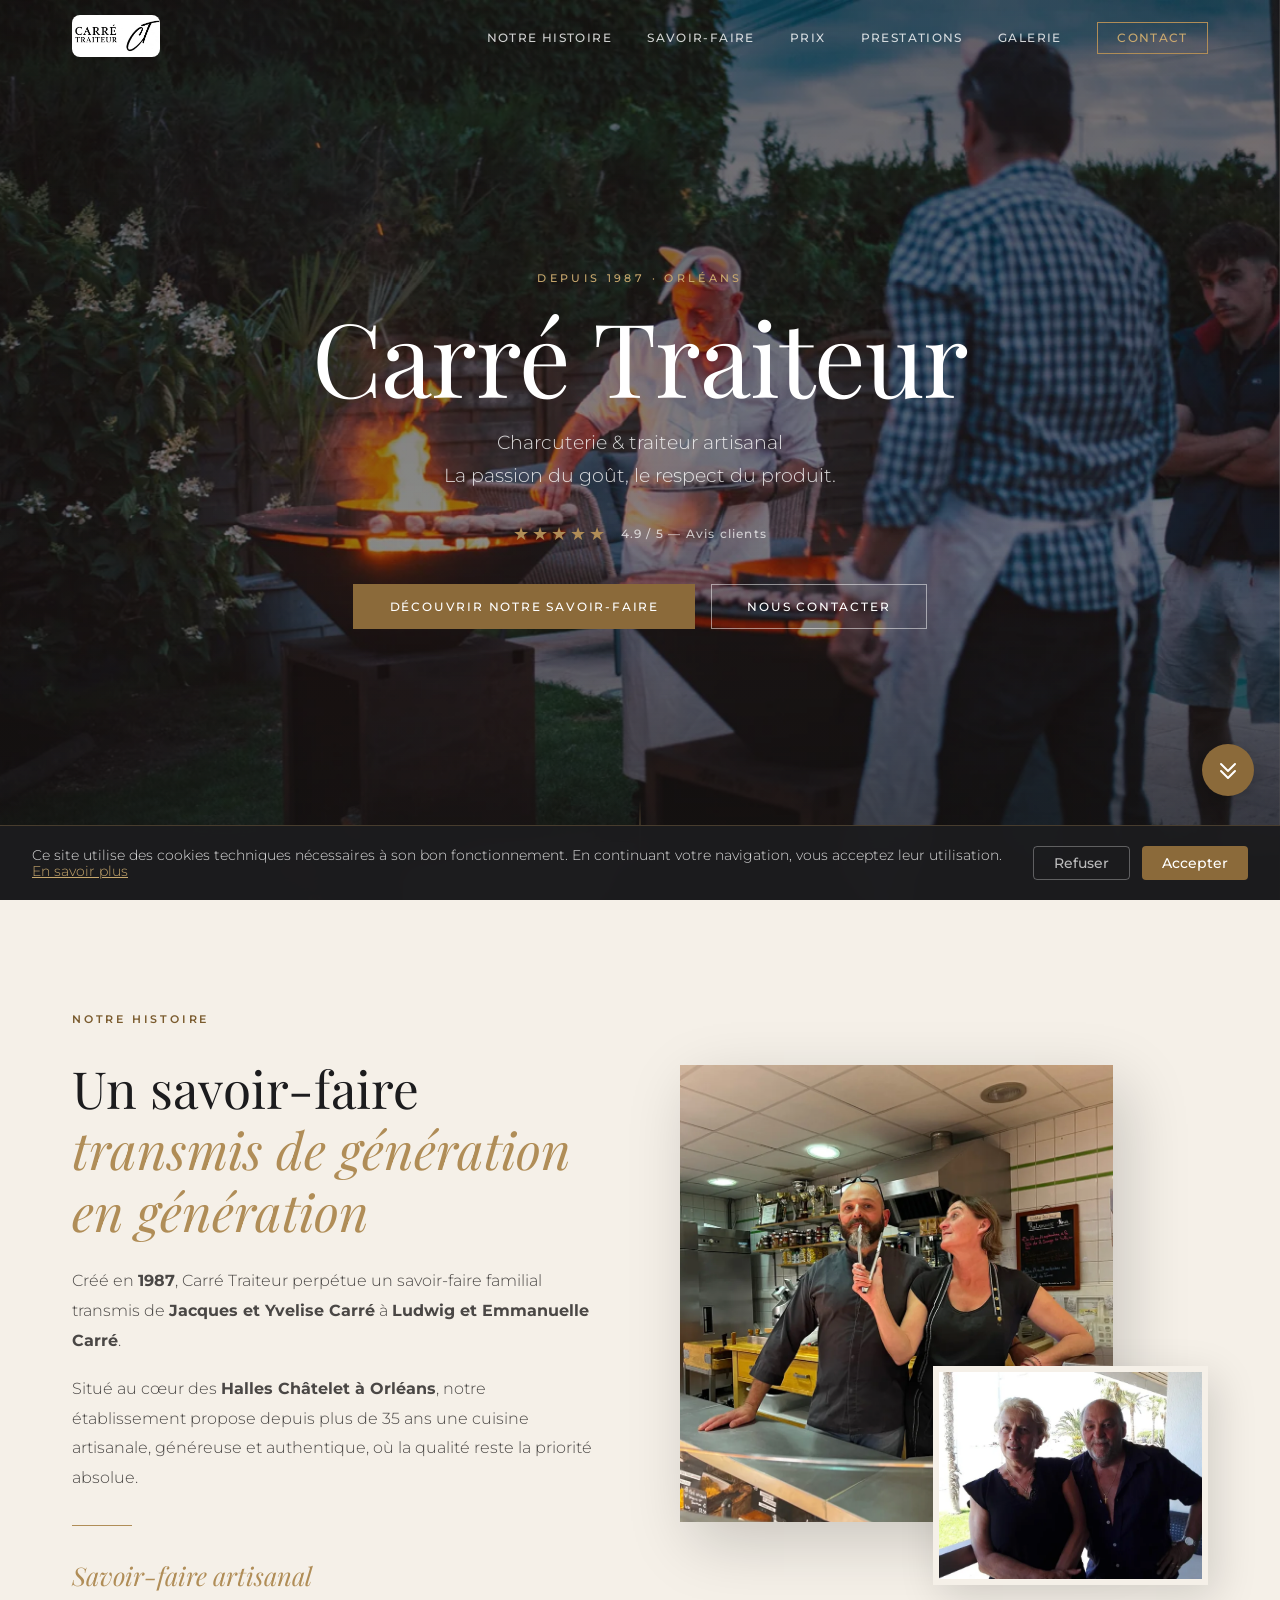
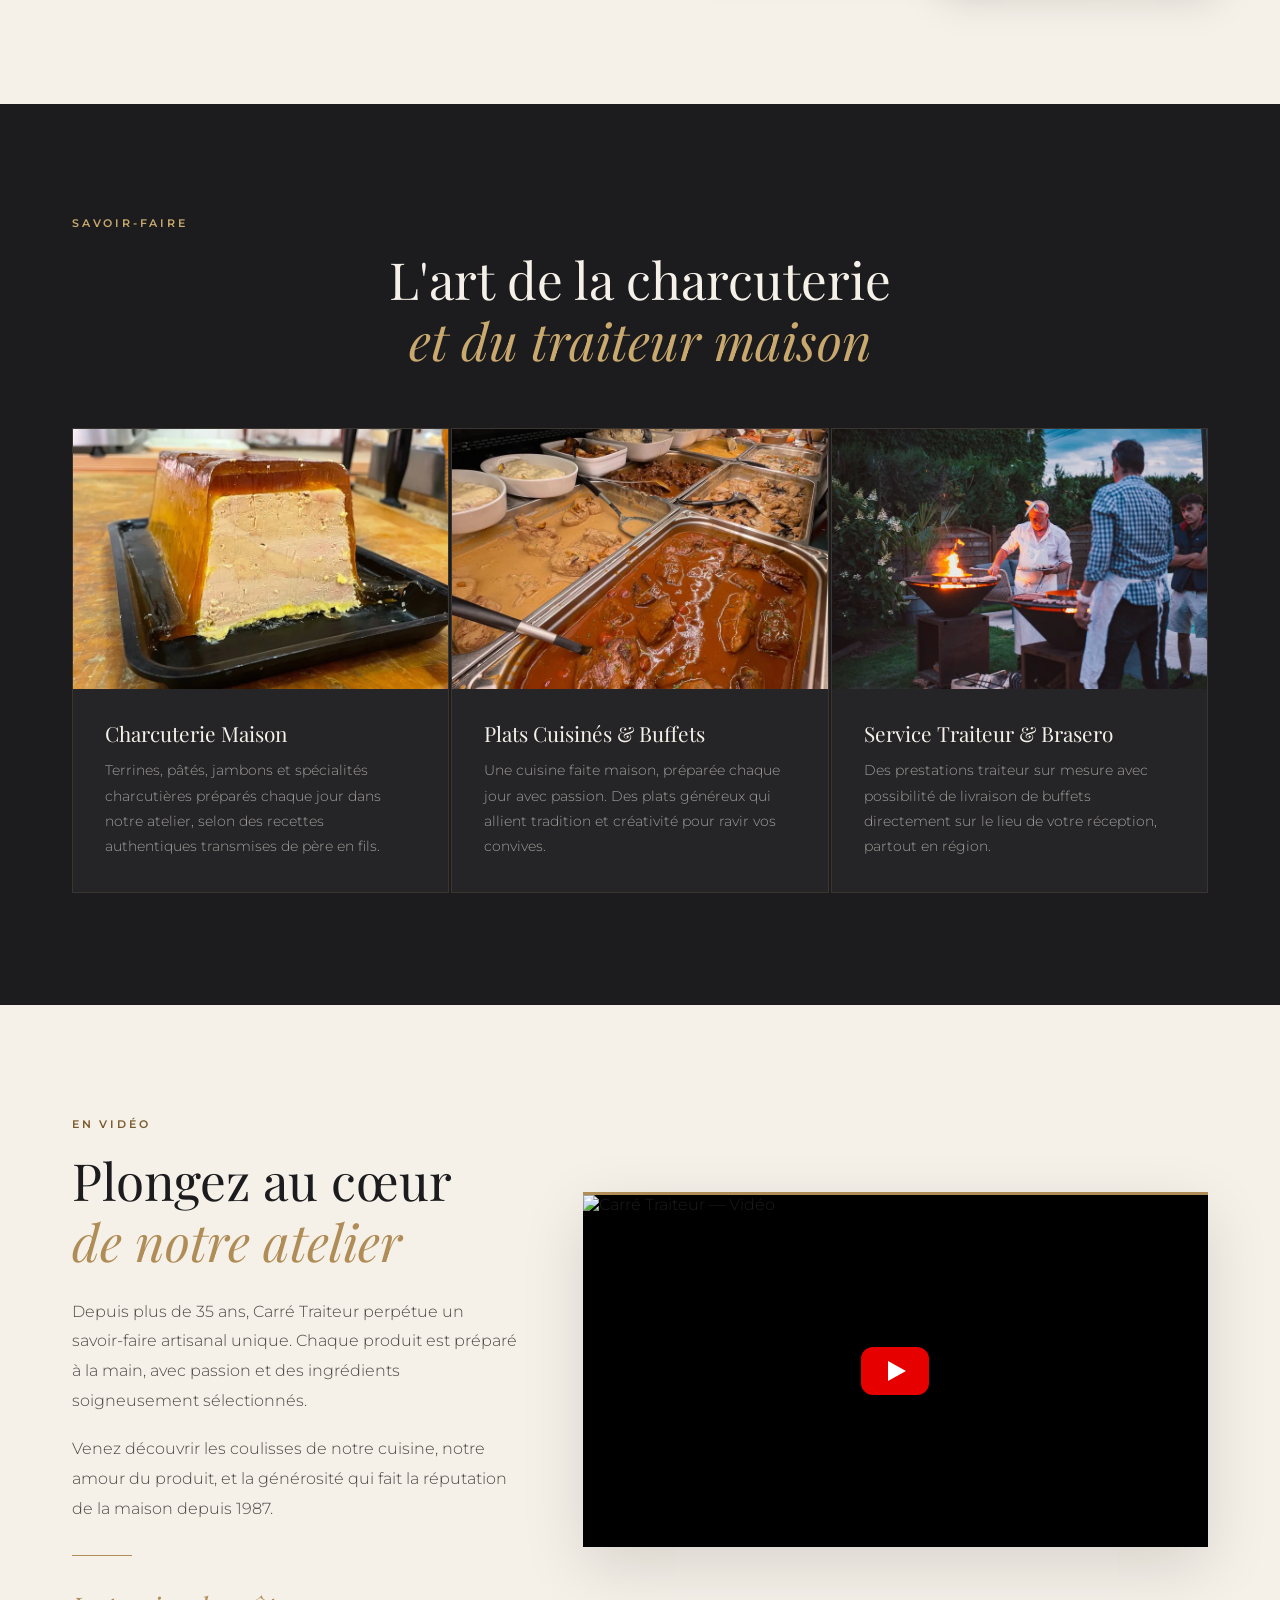
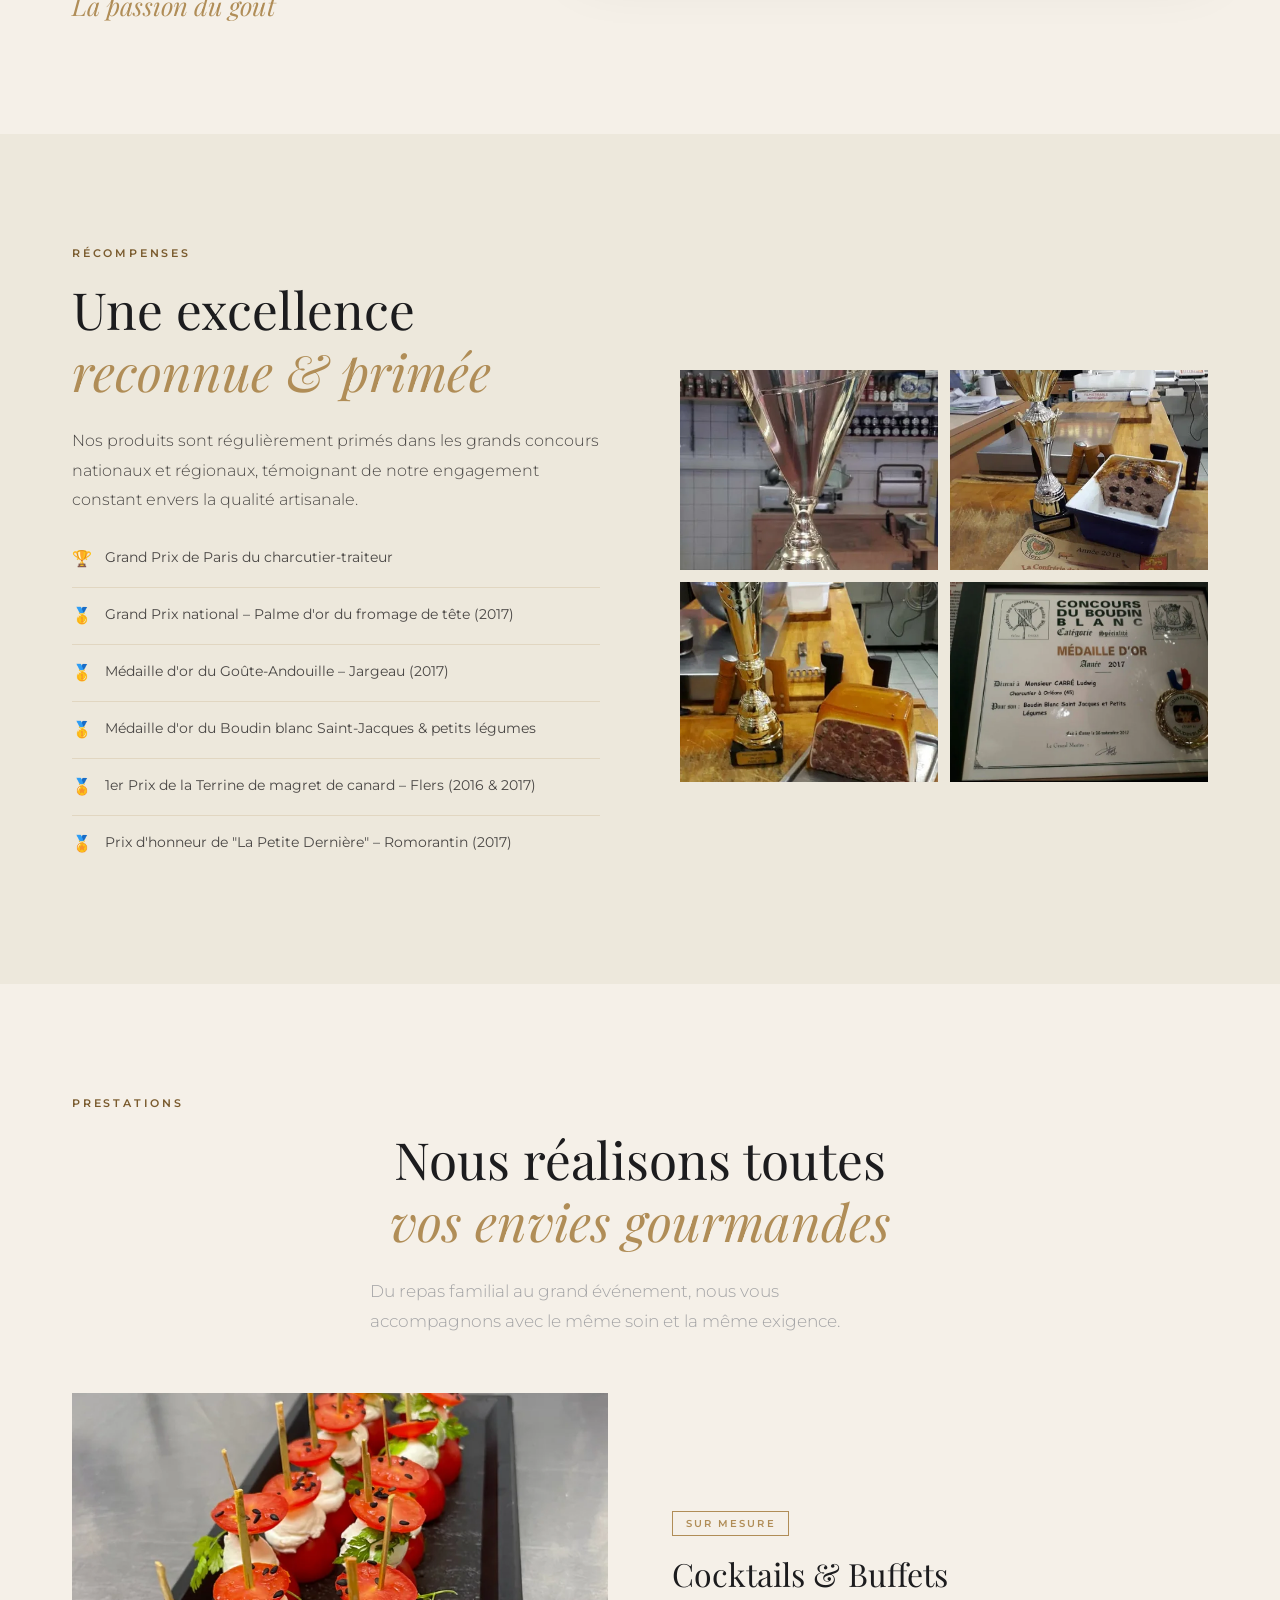
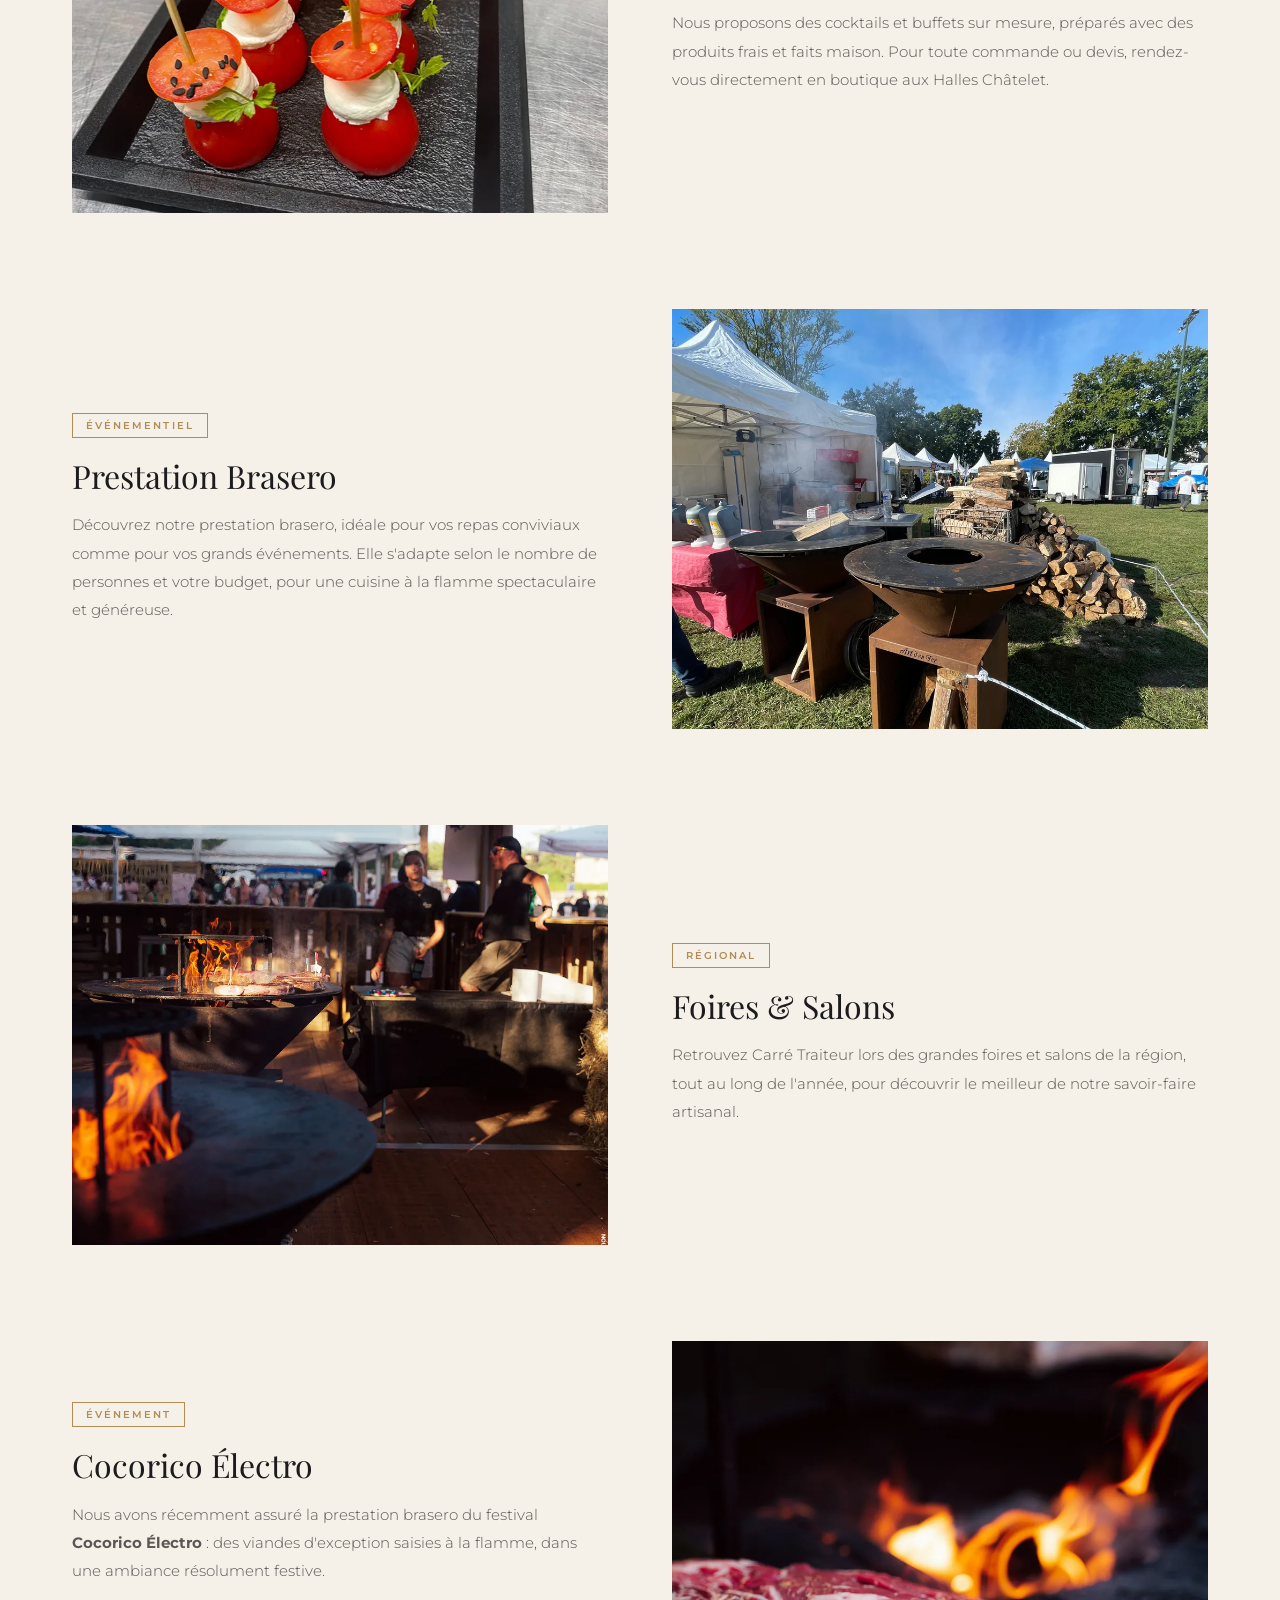
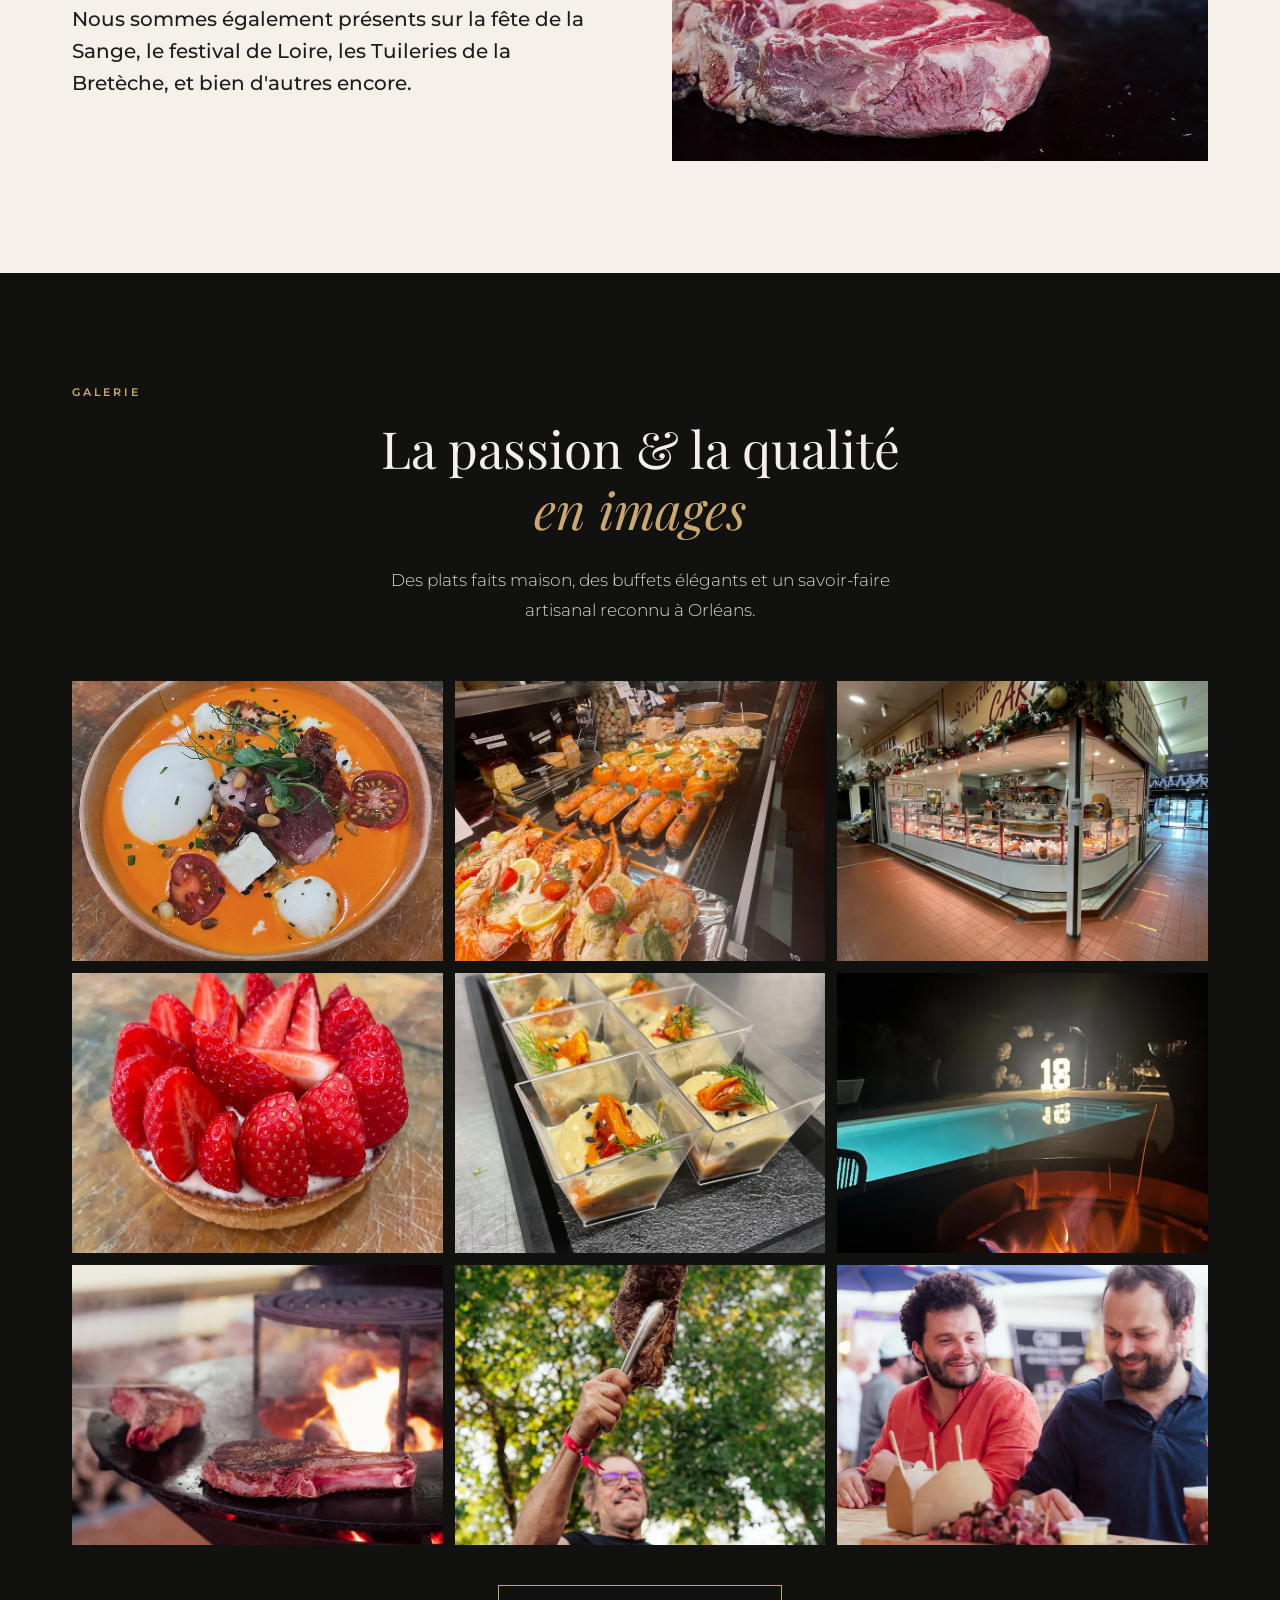
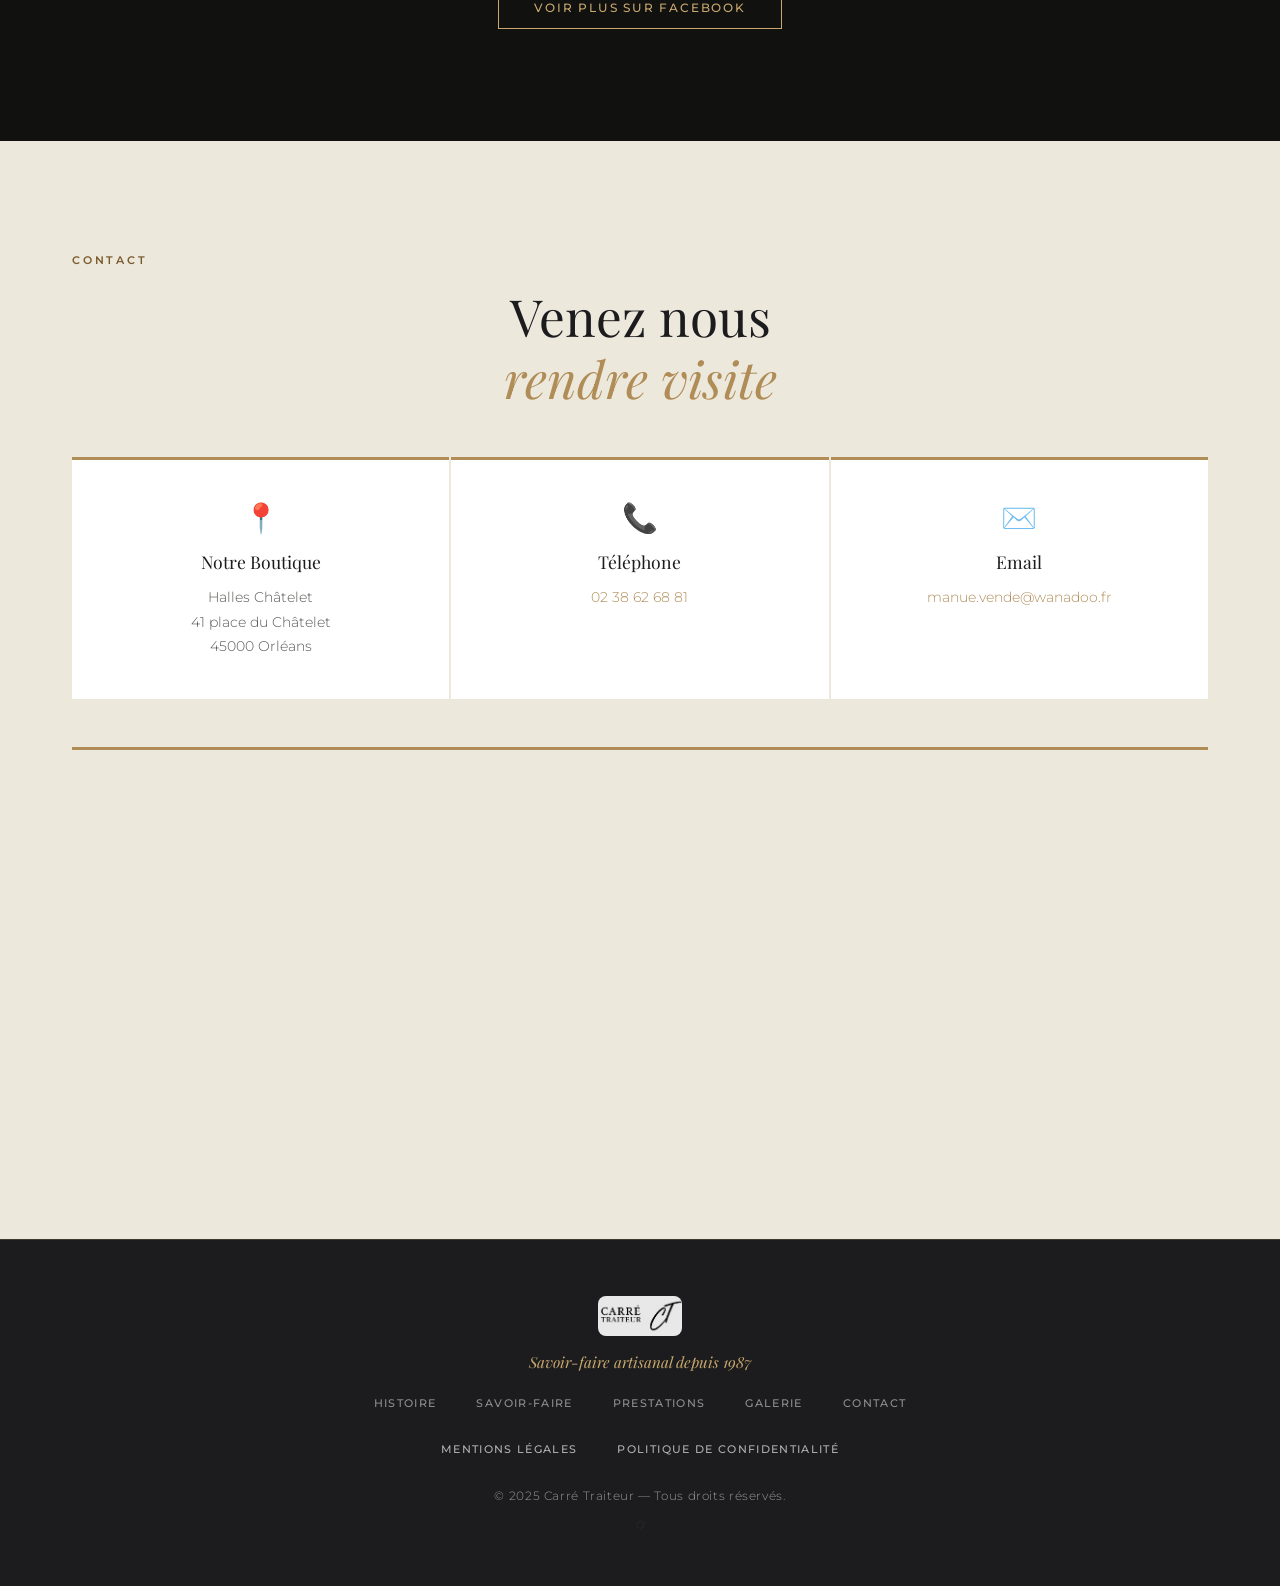
==== commit 0372bcd4: "Cocorico : phrase des événements affichée en plus grand (demande cliente) Co-Authored-By: Claude Opu" ====
--- a/index.html
+++ b/index.html
@@ -75,8 +75,8 @@
 }
 @media(max-width:400px){.hero-title{font-size:2.1rem}}
   </style>
-  <link rel="preload" href="css/style.css?v=2" as="style" onload="this.onload=null;this.rel='stylesheet'">
-  <noscript><link rel="stylesheet" href="css/style.css?v=2"></noscript>
+  <link rel="preload" href="css/style.css?v=3" as="style" onload="this.onload=null;this.rel='stylesheet'">
+  <noscript><link rel="stylesheet" href="css/style.css?v=3"></noscript>
 </head>
 <body>
 
@@ -318,7 +318,8 @@
           <div class="prestation-content">
             <span class="prestation-tag">Événement</span>
             <h3>Cocorico Électro</h3>
-            <p>Nous avons récemment assuré la prestation brasero du festival <strong>Cocorico Électro</strong> : des viandes d'exception saisies à la flamme, dans une ambiance résolument festive. Nous sommes également présents sur la fête de la Sange, le festival de Loire, les Tuileries de la Bretèche, et bien d'autres encore.</p>
+            <p>Nous avons récemment assuré la prestation brasero du festival <strong>Cocorico Électro</strong> : des viandes d'exception saisies à la flamme, dans une ambiance résolument festive.</p>
+            <p class="presta-events">Nous sommes également présents sur la fête de la Sange, le festival de Loire, les Tuileries de la Bretèche, et bien d'autres encore.</p>
           </div>
         </div>
 
--- a/css/style.css
+++ b/css/style.css
@@ -485,6 +485,16 @@
   line-height: 1.85;
   color: #5A5755;
   font-weight: 300;
+}
+.prestation-content p.presta-events {
+  margin-top: 1.1rem;
+  font-size: 1.25rem;
+  font-weight: 500;
+  line-height: 1.6;
+  color: var(--charcoal);
+}
+@media (max-width: 680px) {
+  .prestation-content p.presta-events { font-size: 1.1rem; }
 }
 
 /* ─── GALERIE ─── */
--- a/css/style.css
+++ b/css/style.css
@@ -485,6 +485,16 @@
   line-height: 1.85;
   color: #5A5755;
   font-weight: 300;
+}
+.prestation-content p.presta-events {
+  margin-top: 1.1rem;
+  font-size: 1.25rem;
+  font-weight: 500;
+  line-height: 1.6;
+  color: var(--charcoal);
+}
+@media (max-width: 680px) {
+  .prestation-content p.presta-events { font-size: 1.1rem; }
 }
 
 /* ─── GALERIE ─── */
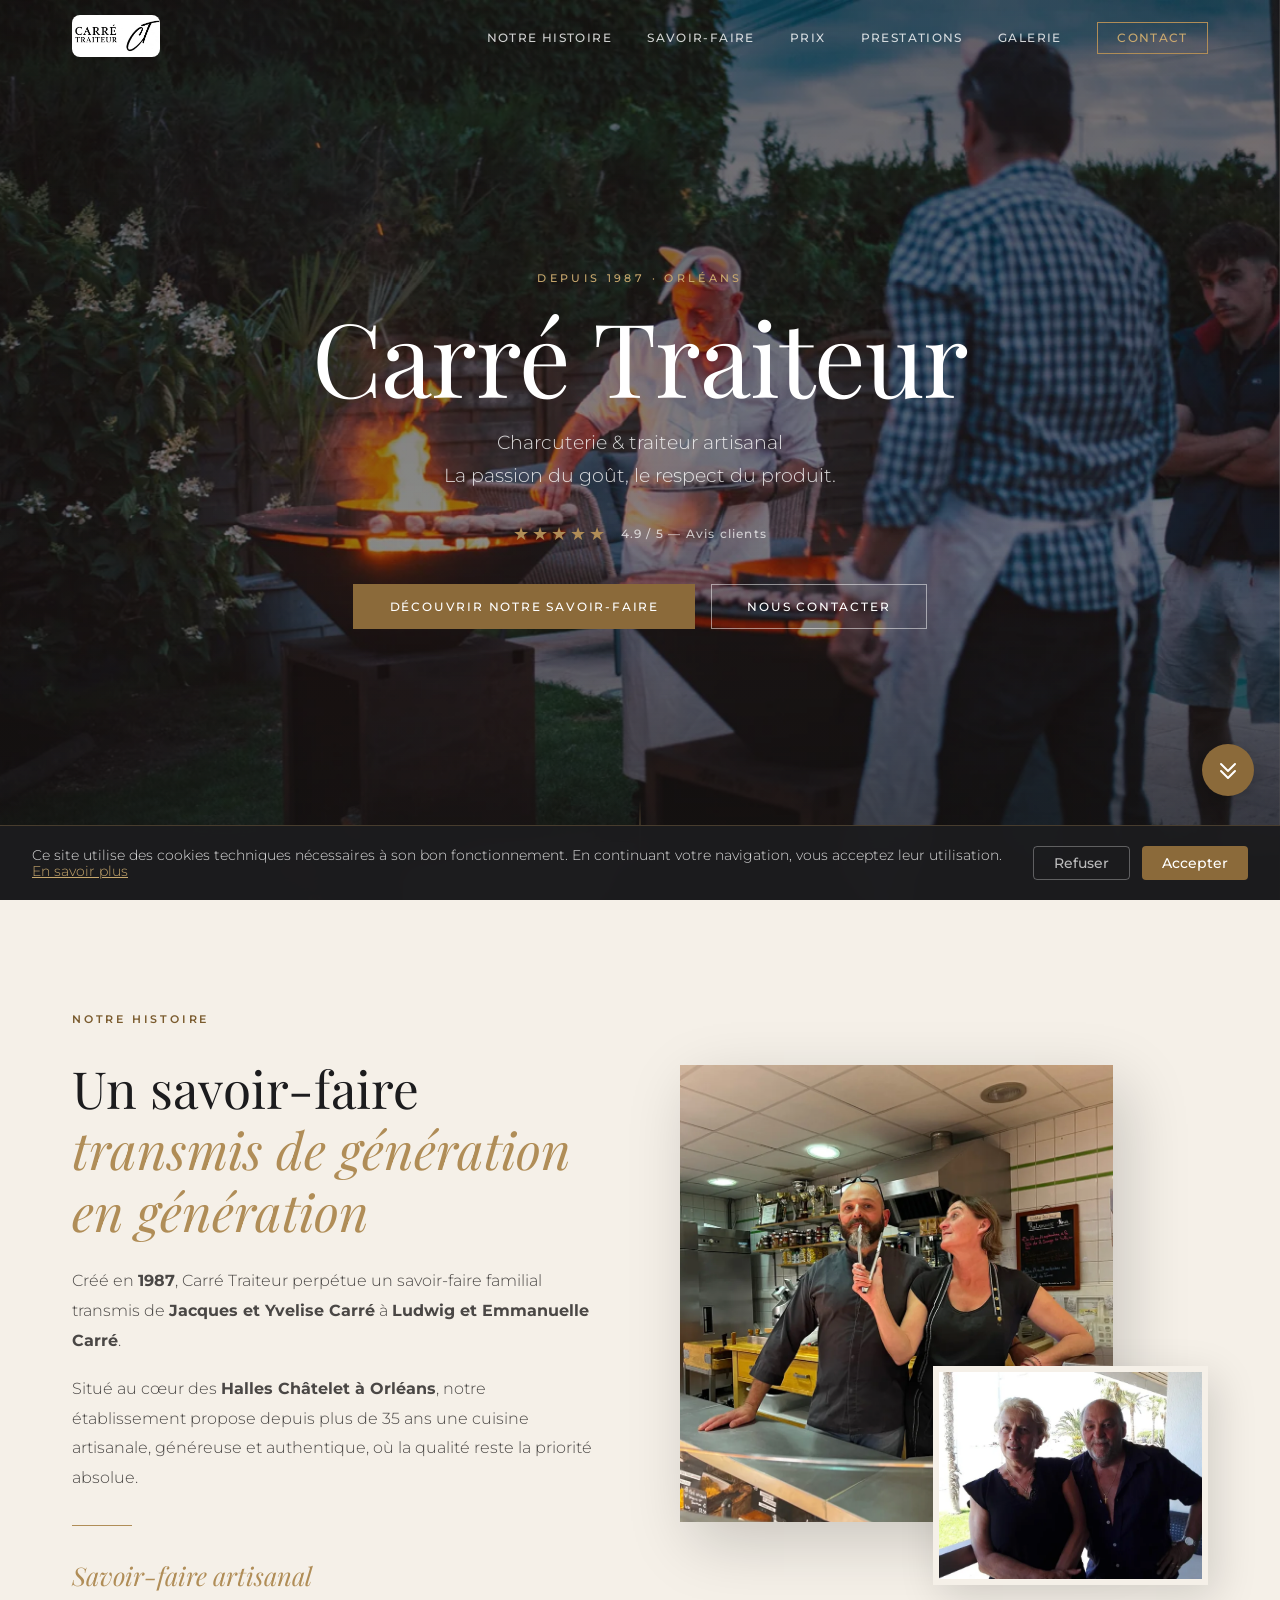
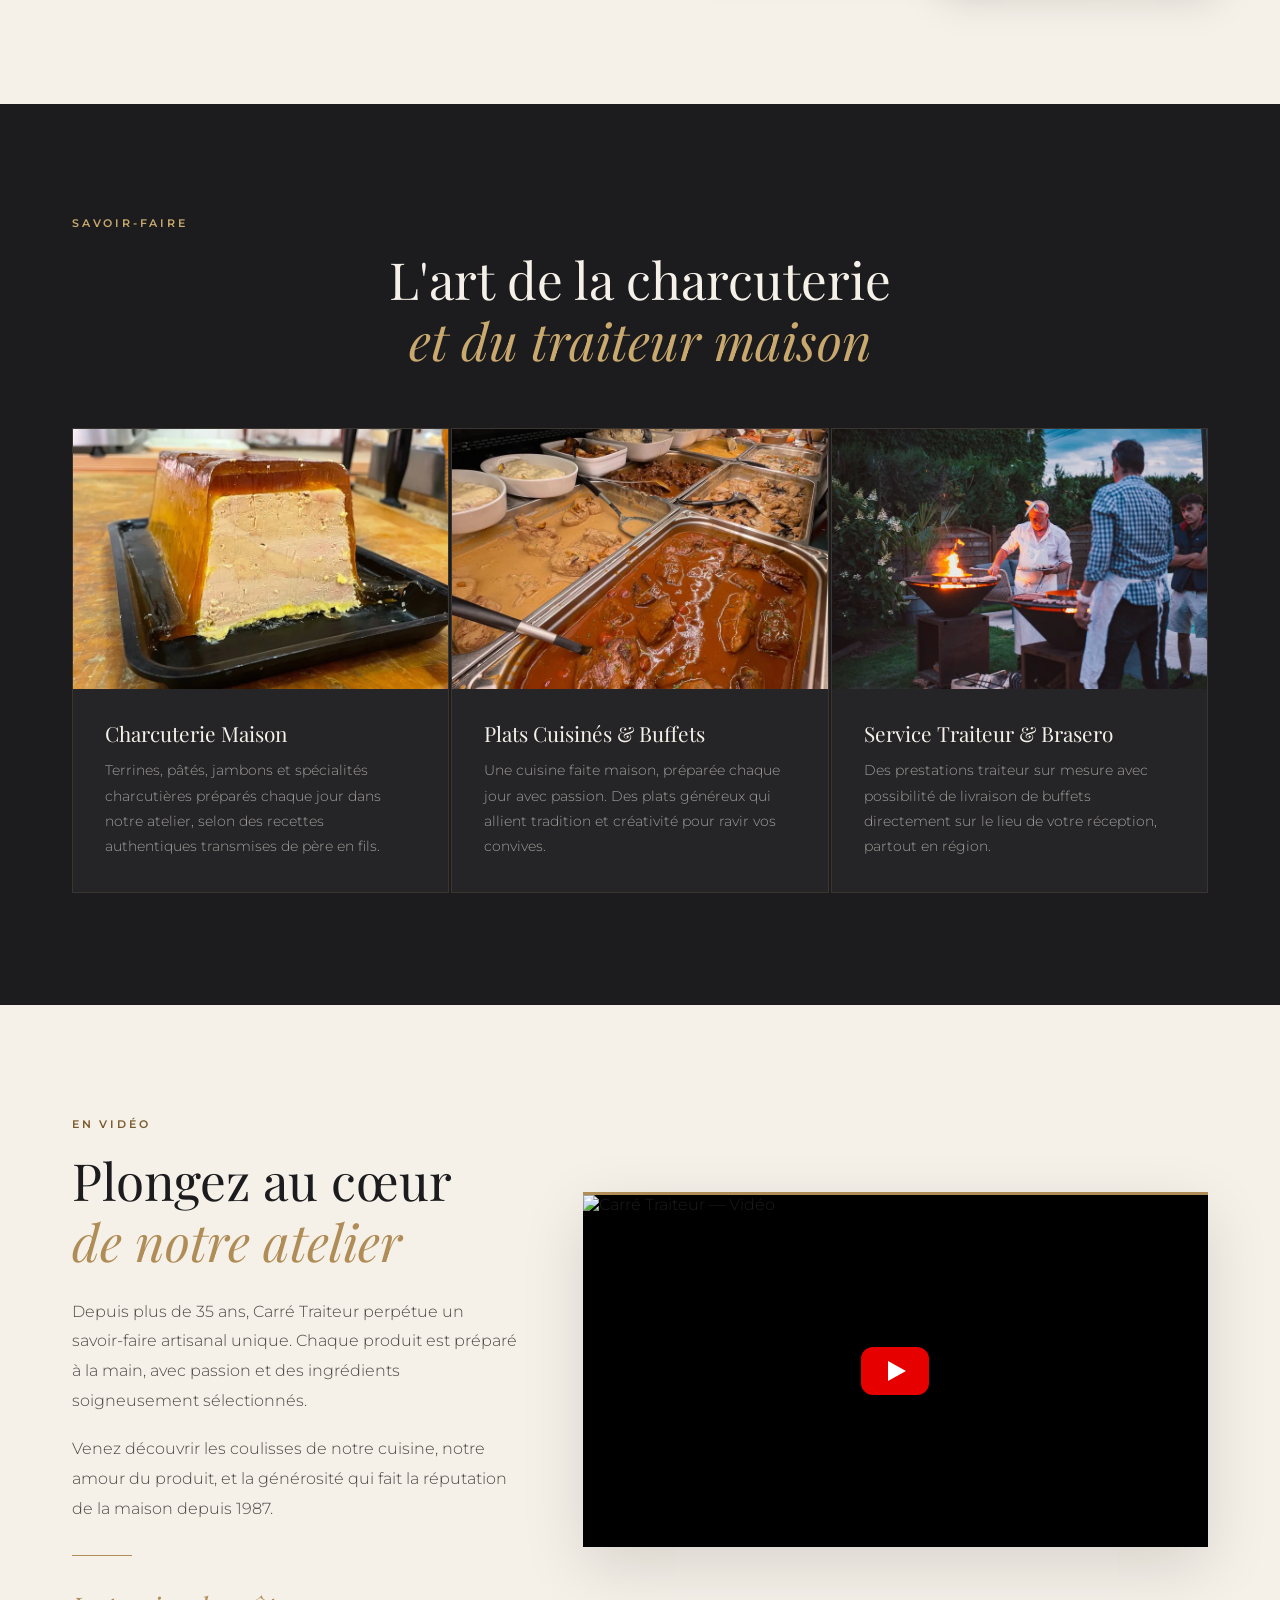
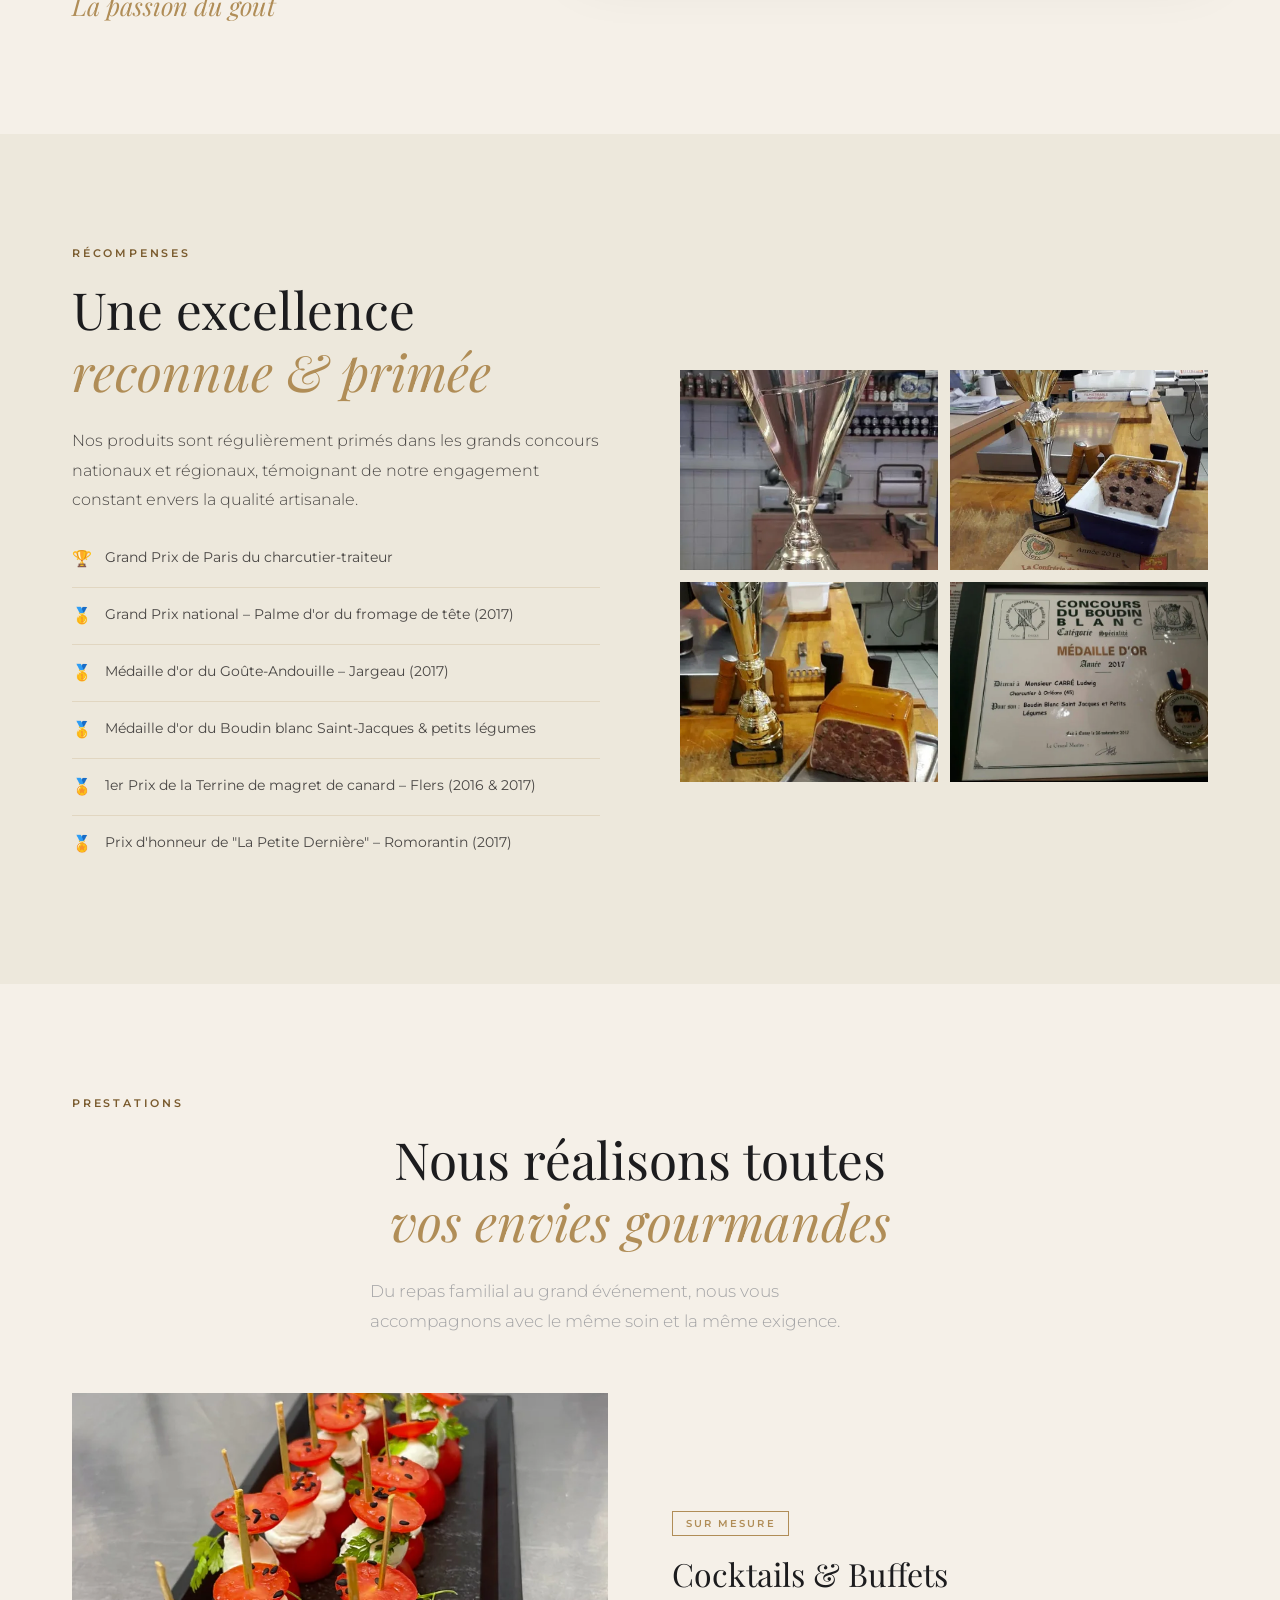
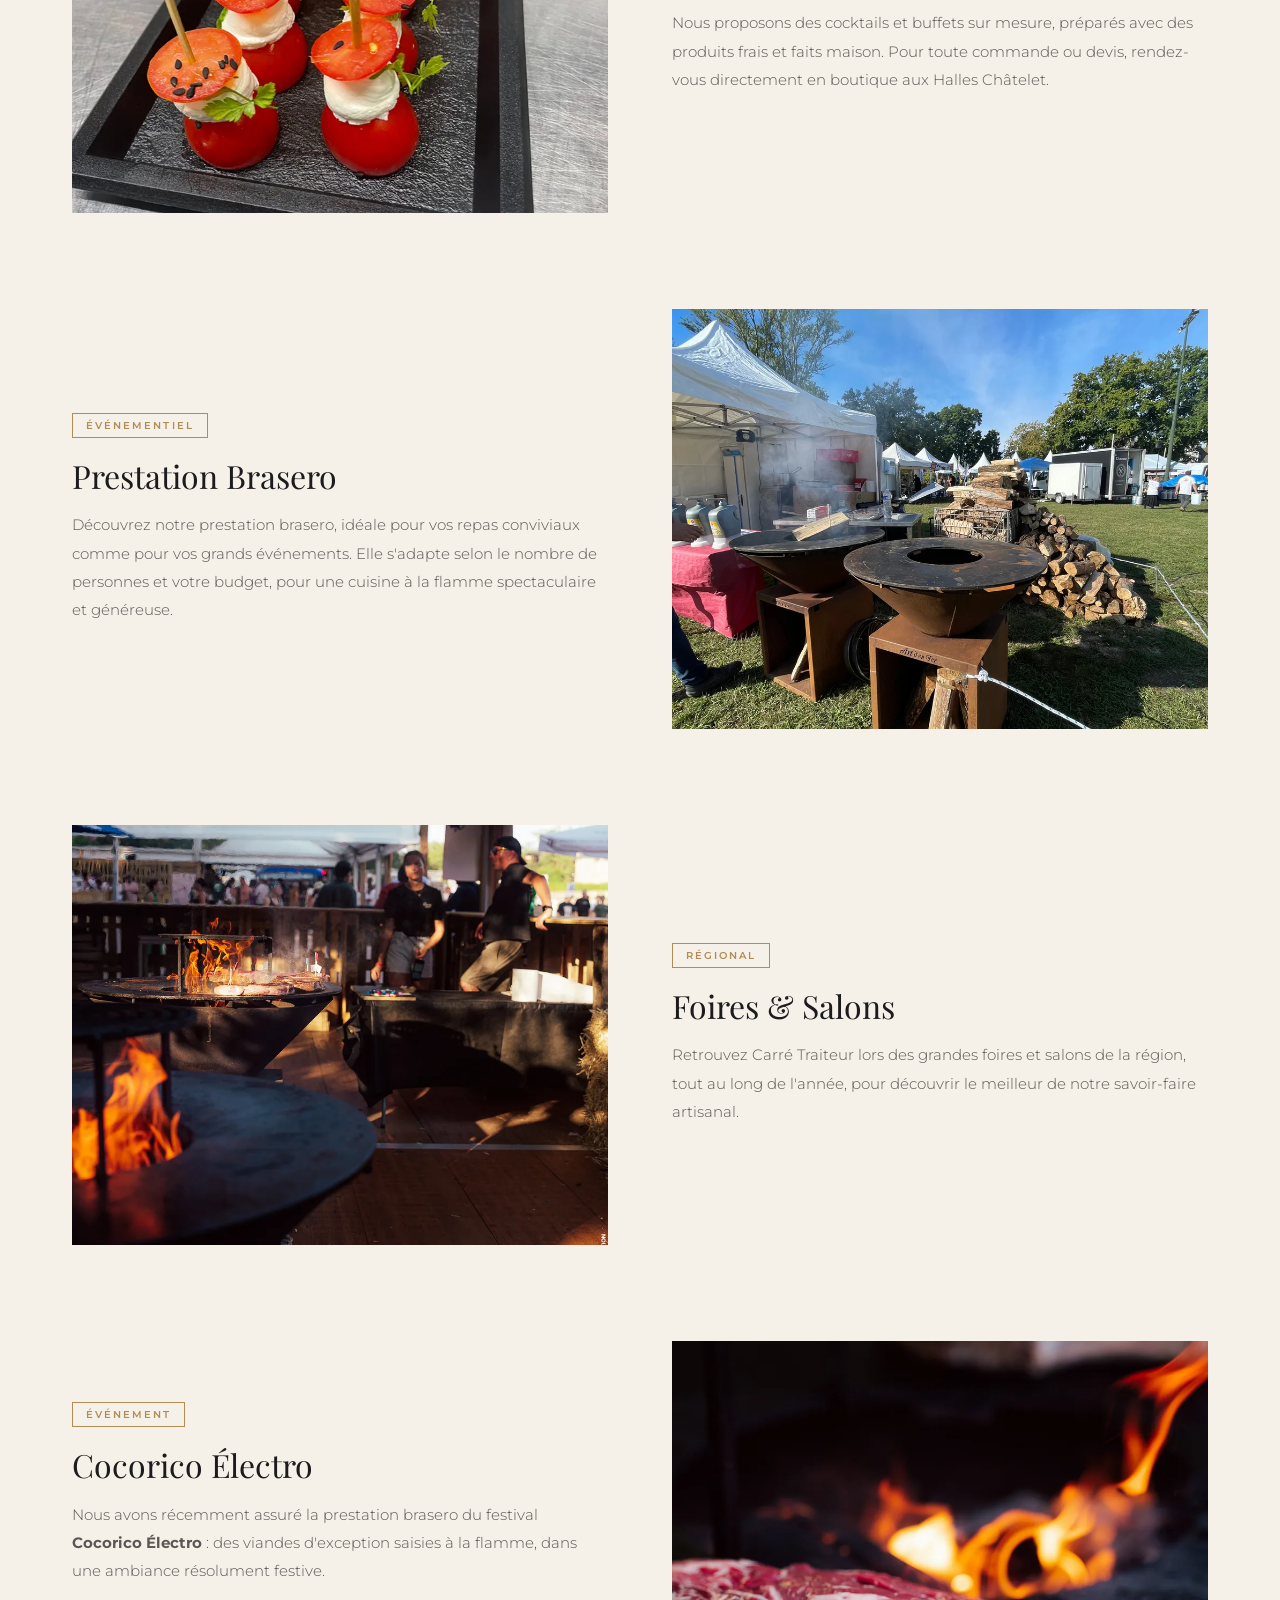
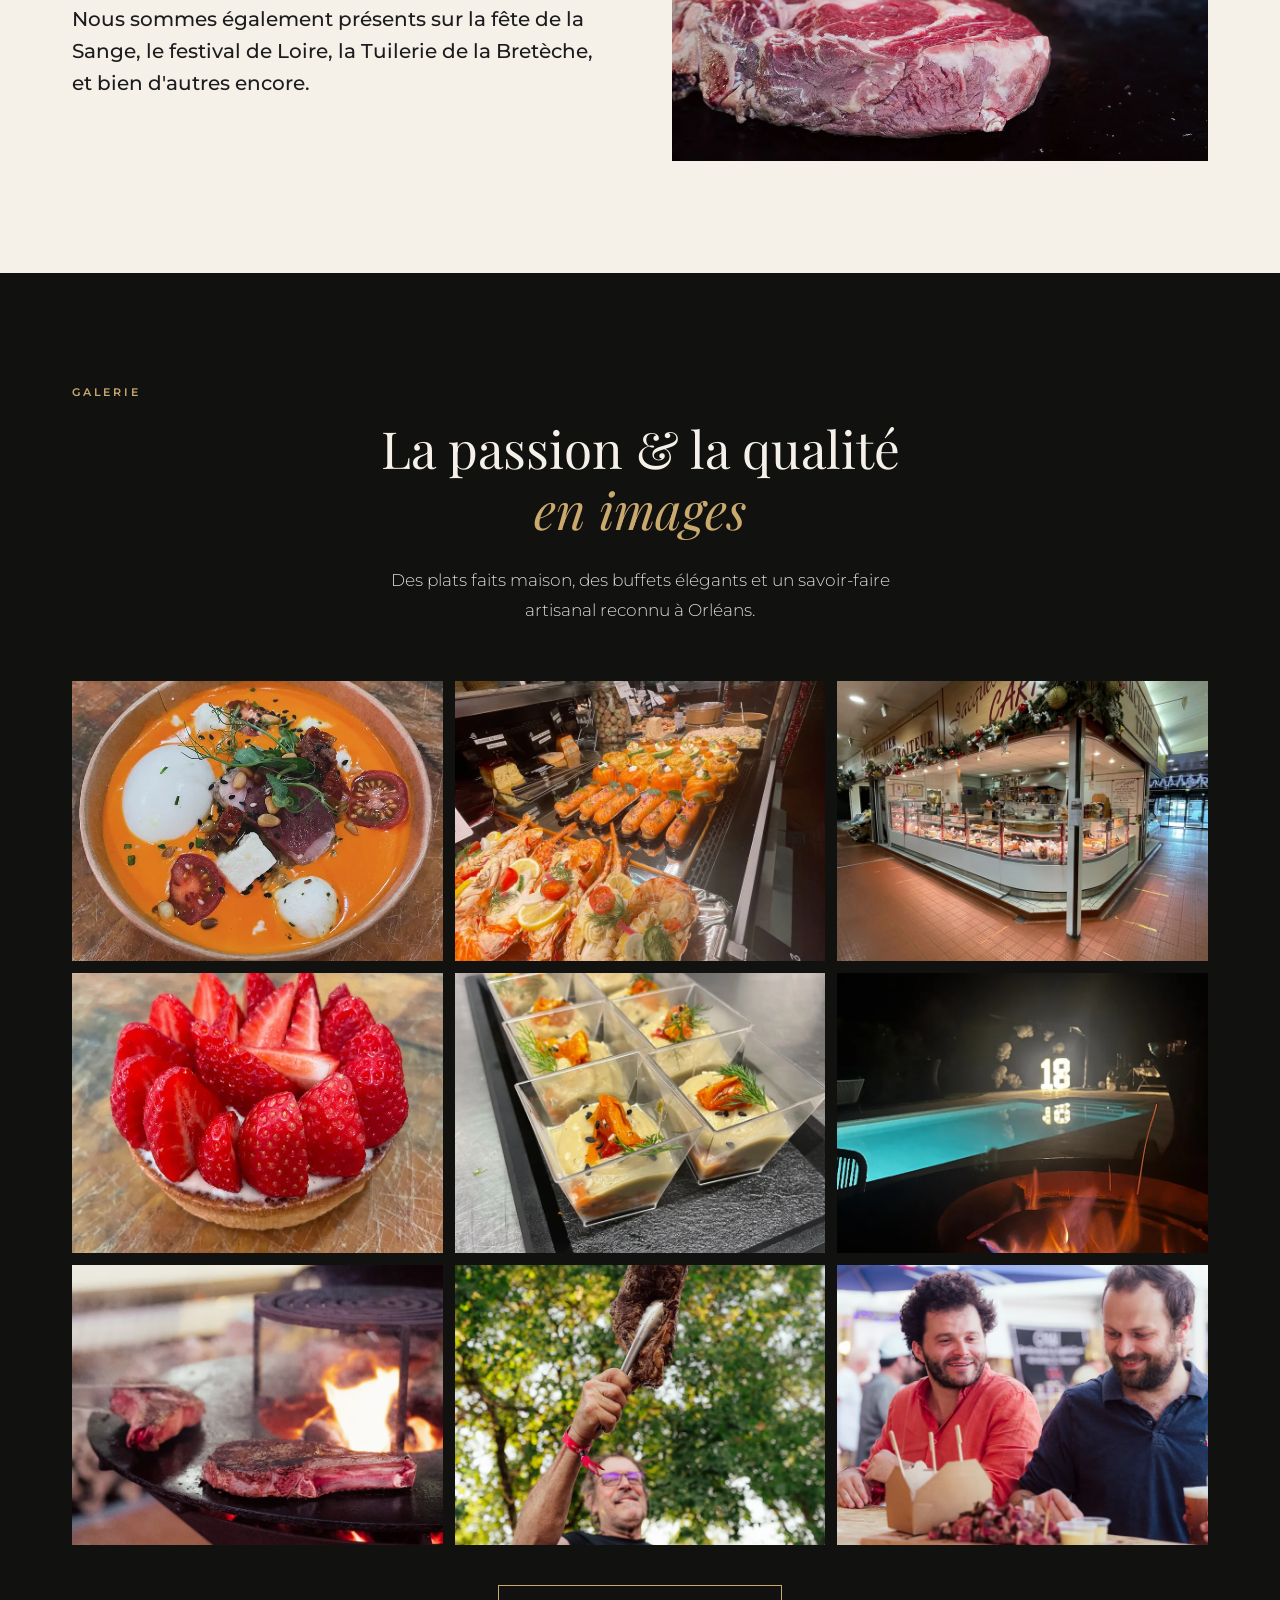
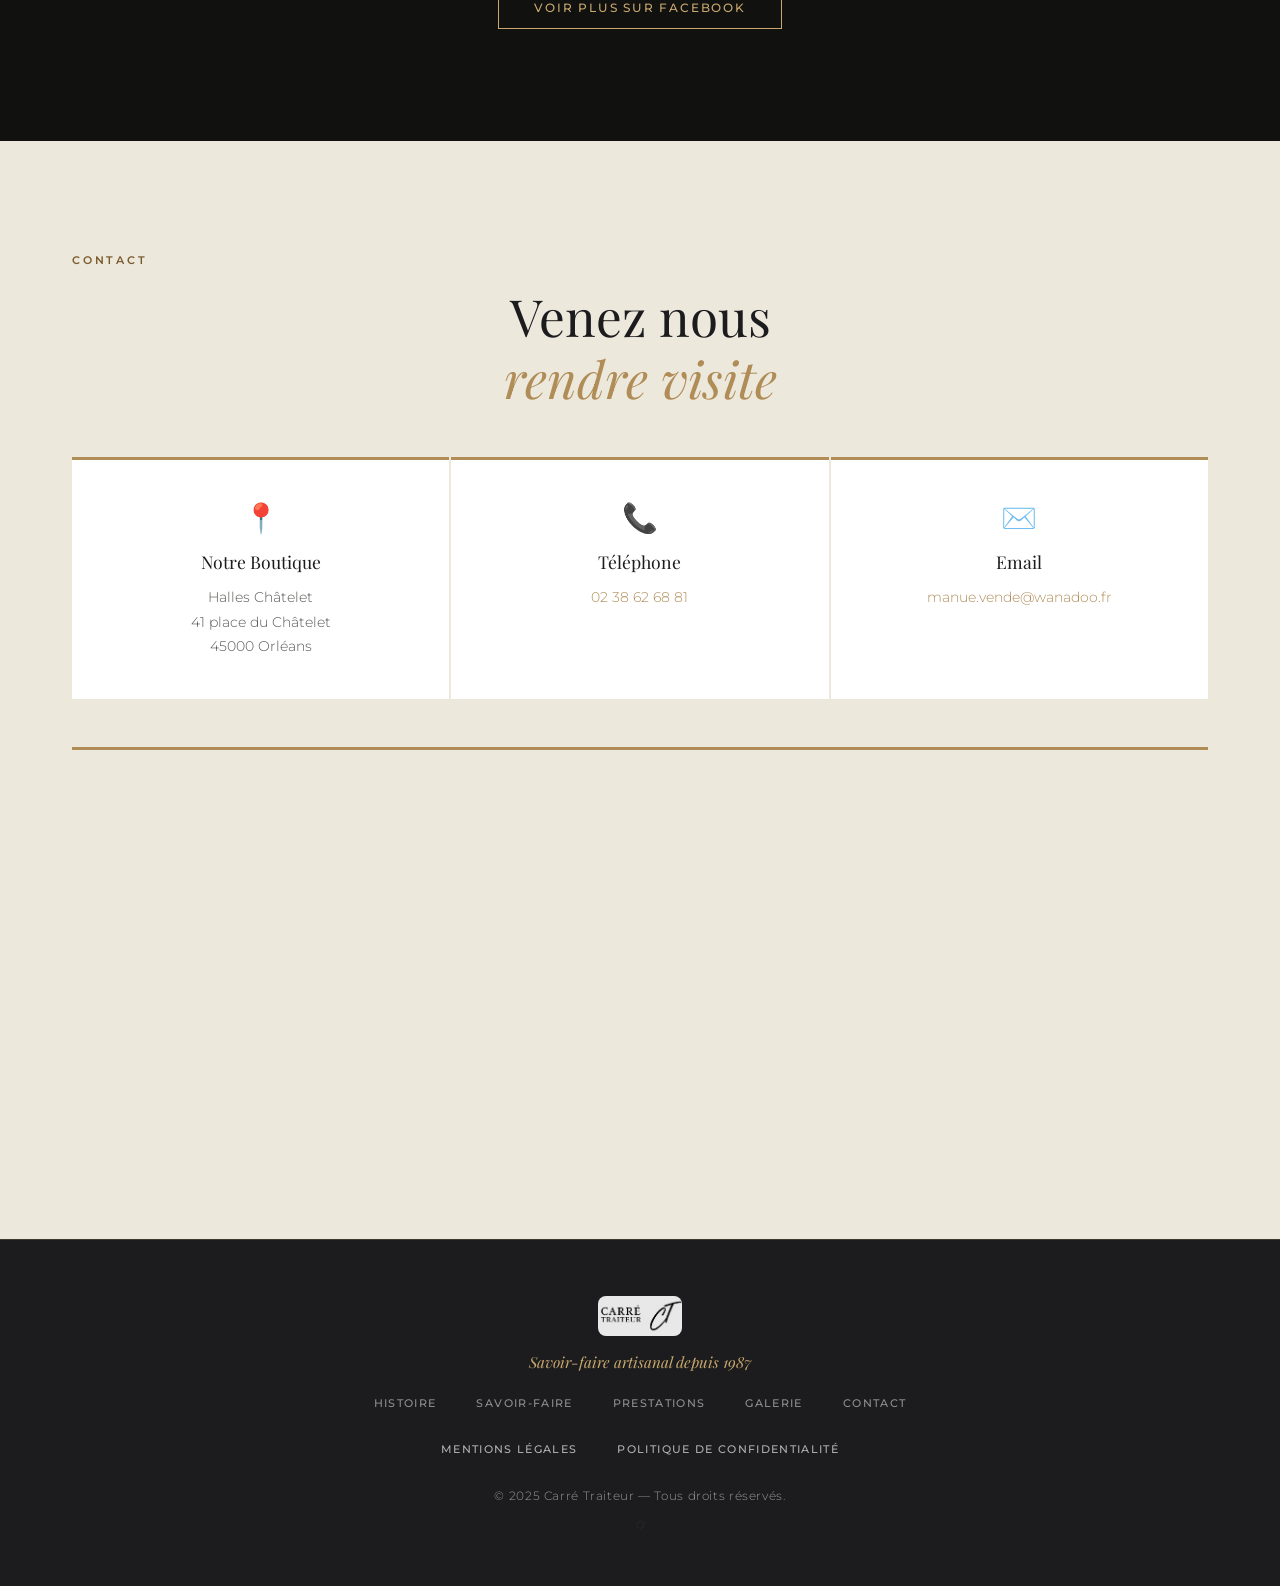
==== commit 25266b56: "Correction faute : 'la Tuilerie de la Bretèche' (singulier) — demande cliente Co-Authored-By: Claude" ====
--- a/index.html
+++ b/index.html
@@ -319,7 +319,7 @@
             <span class="prestation-tag">Événement</span>
             <h3>Cocorico Électro</h3>
             <p>Nous avons récemment assuré la prestation brasero du festival <strong>Cocorico Électro</strong> : des viandes d'exception saisies à la flamme, dans une ambiance résolument festive.</p>
-            <p class="presta-events">Nous sommes également présents sur la fête de la Sange, le festival de Loire, les Tuileries de la Bretèche, et bien d'autres encore.</p>
+            <p class="presta-events">Nous sommes également présents sur la fête de la Sange, le festival de Loire, la Tuilerie de la Bretèche, et bien d'autres encore.</p>
           </div>
         </div>
 
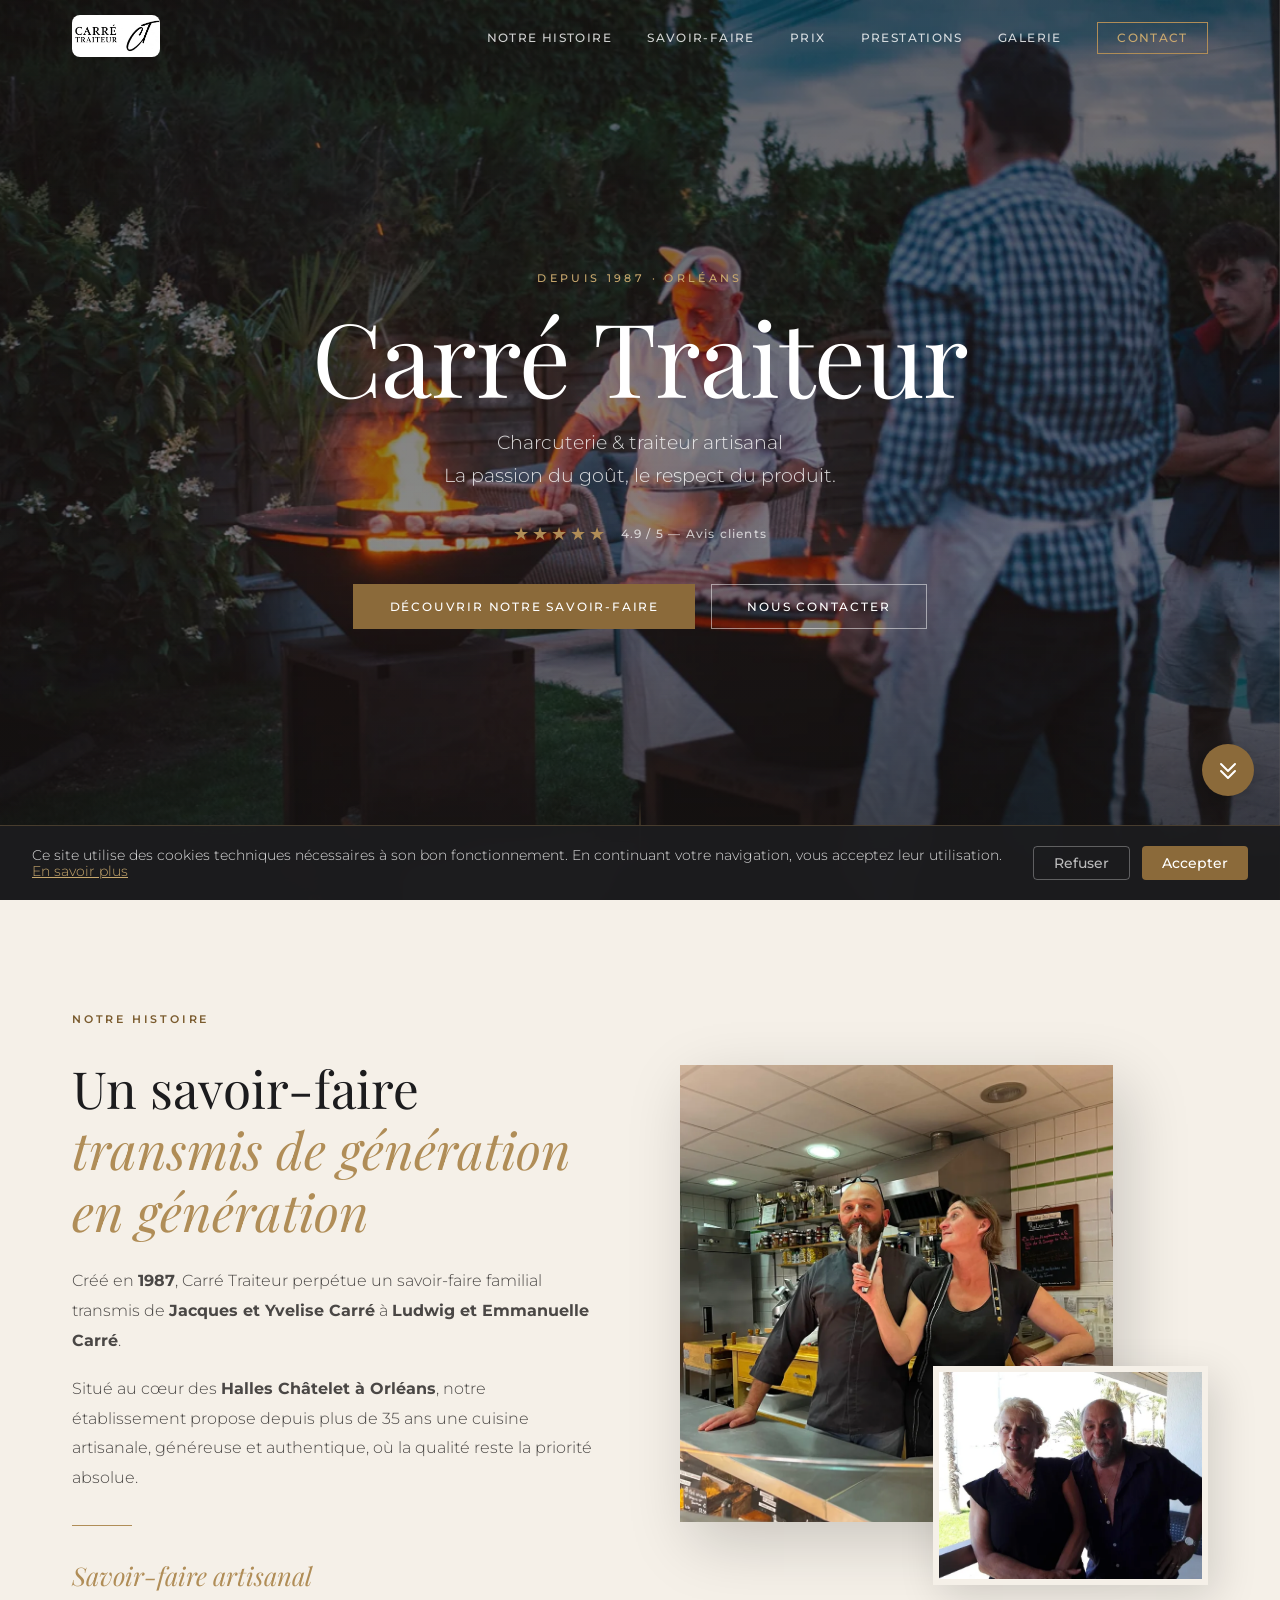
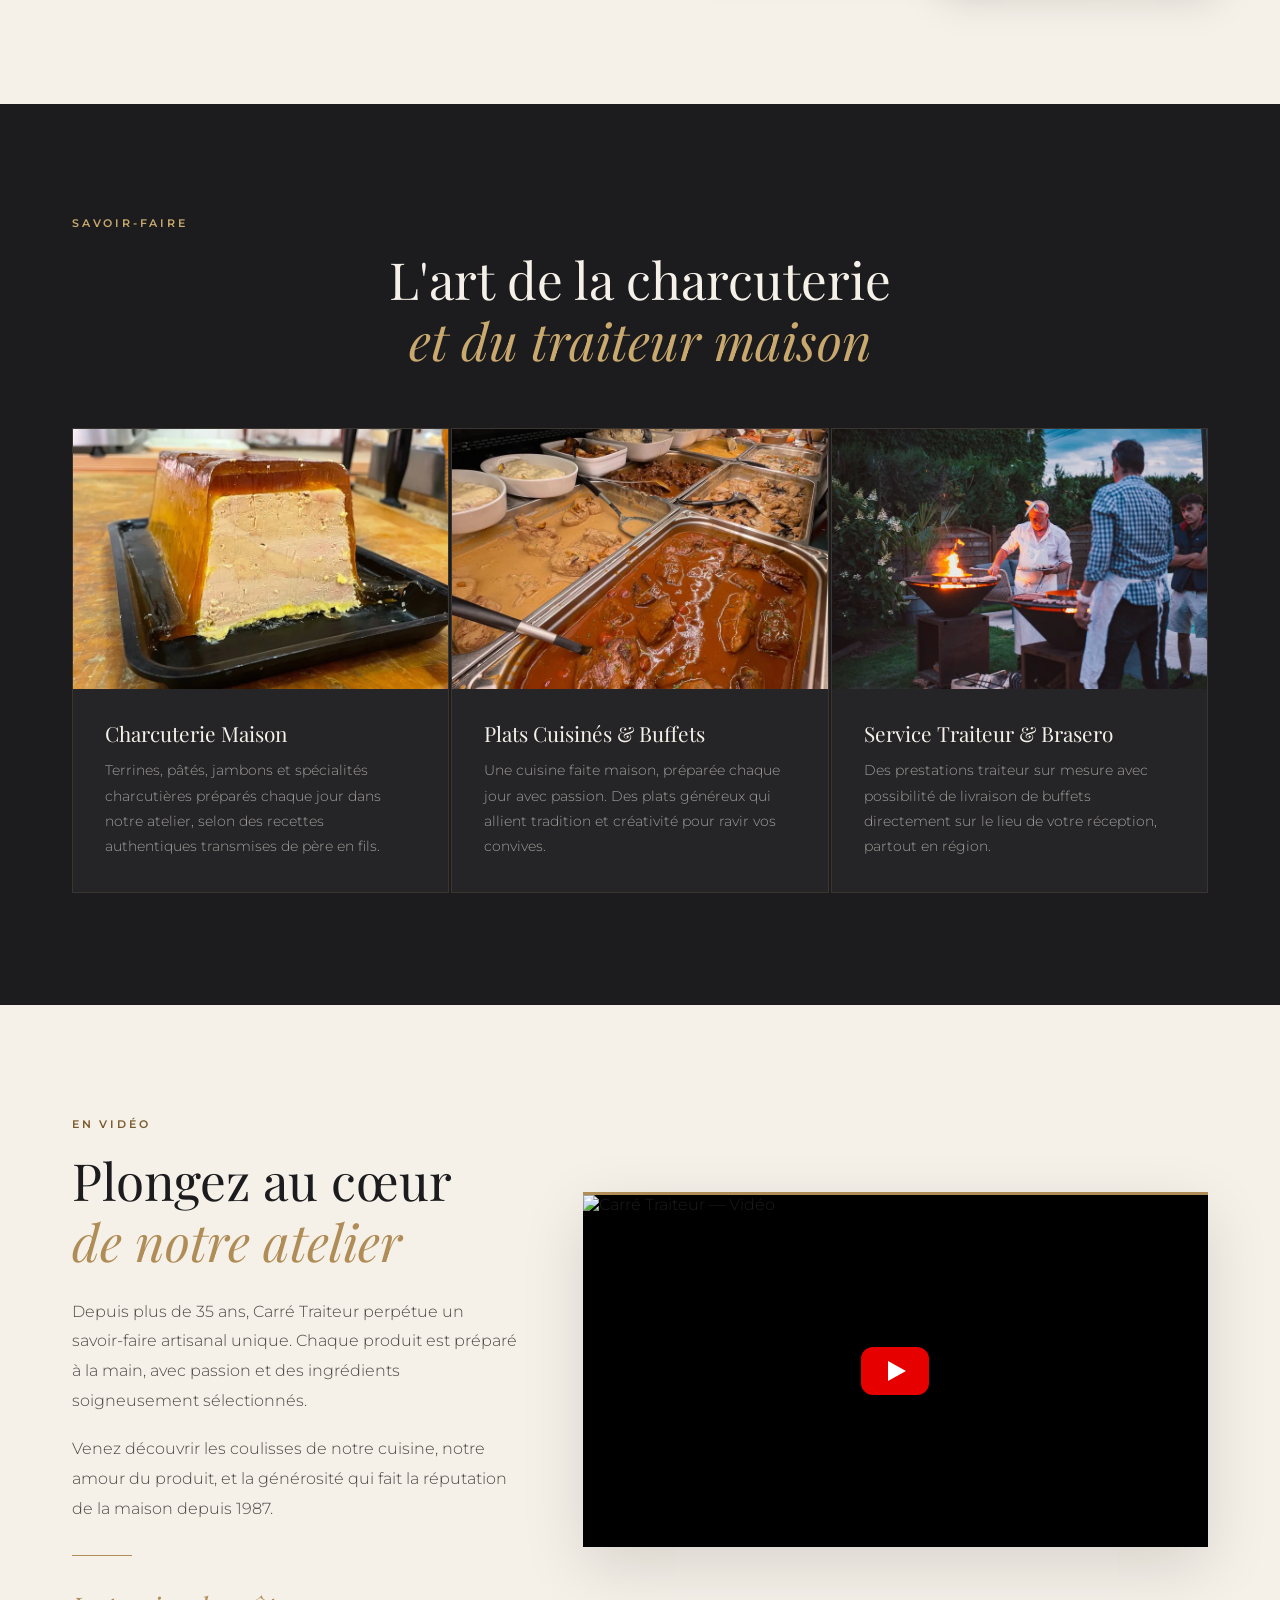
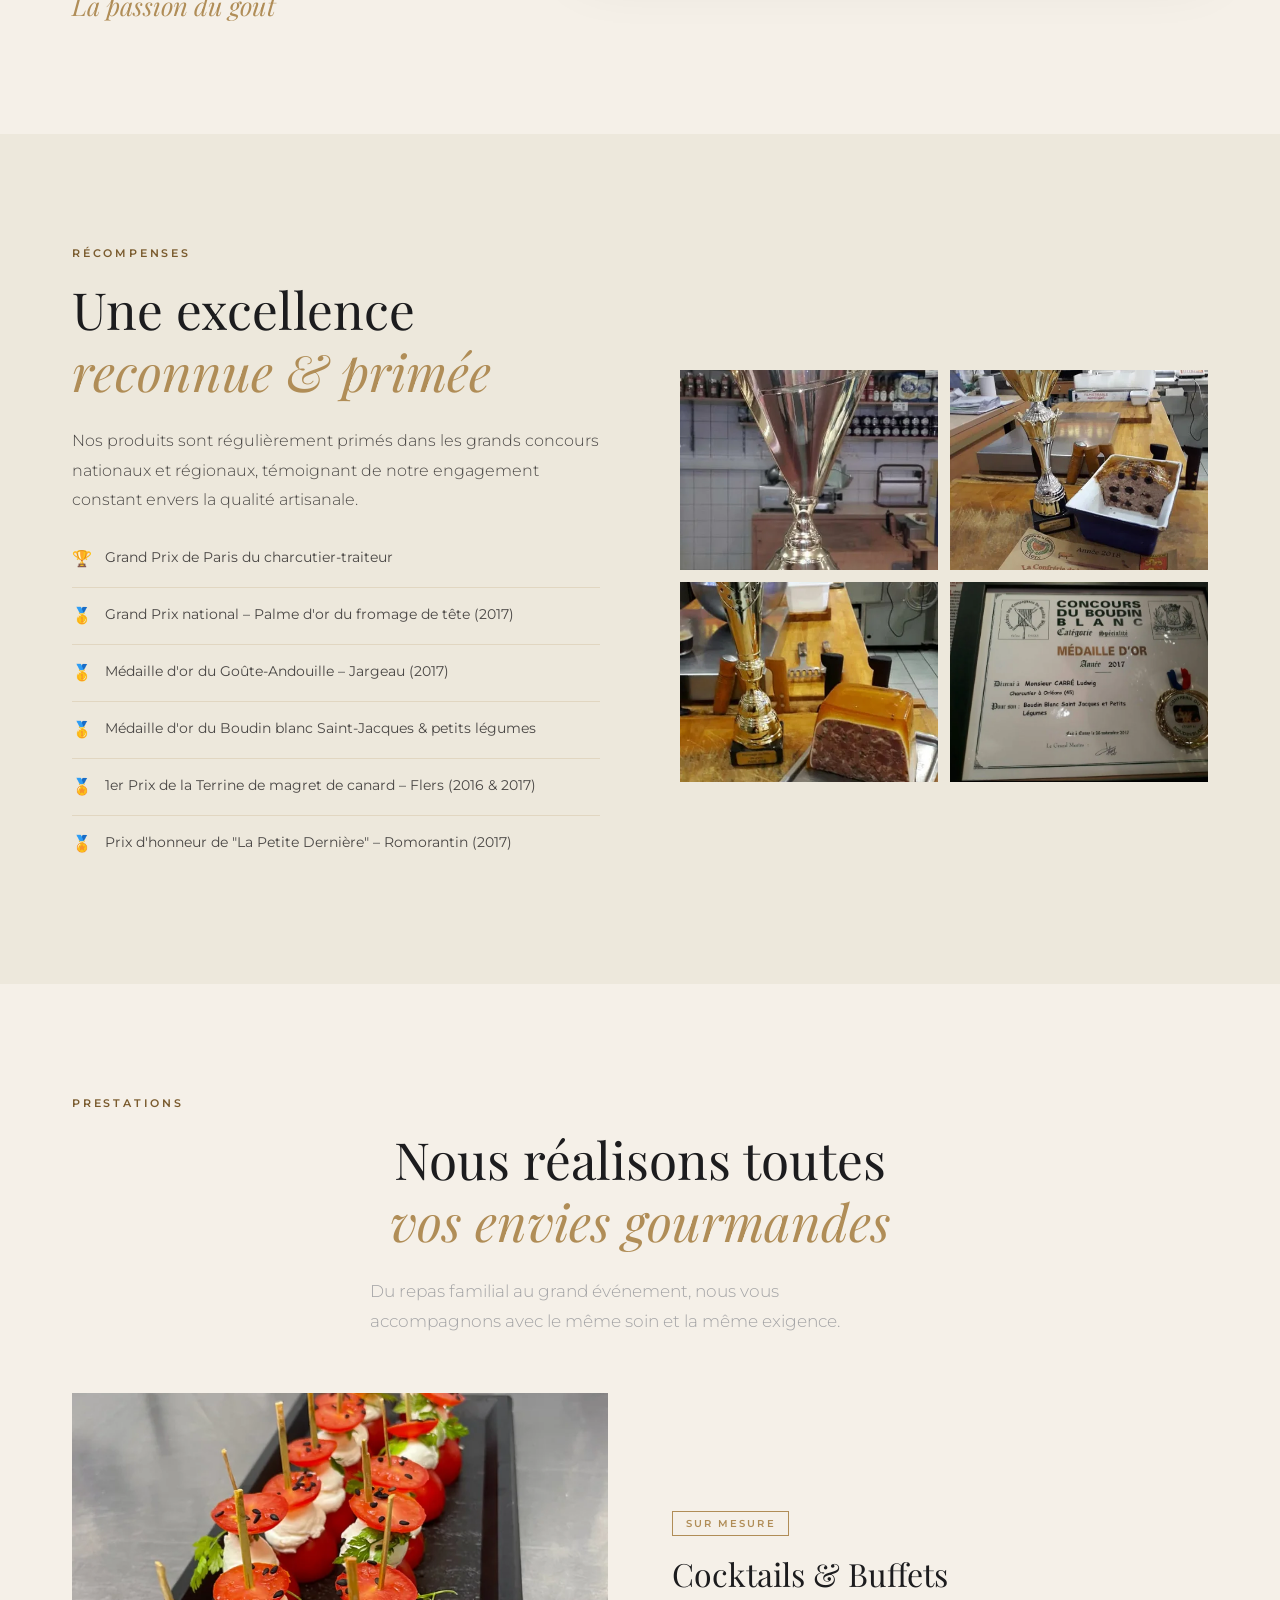
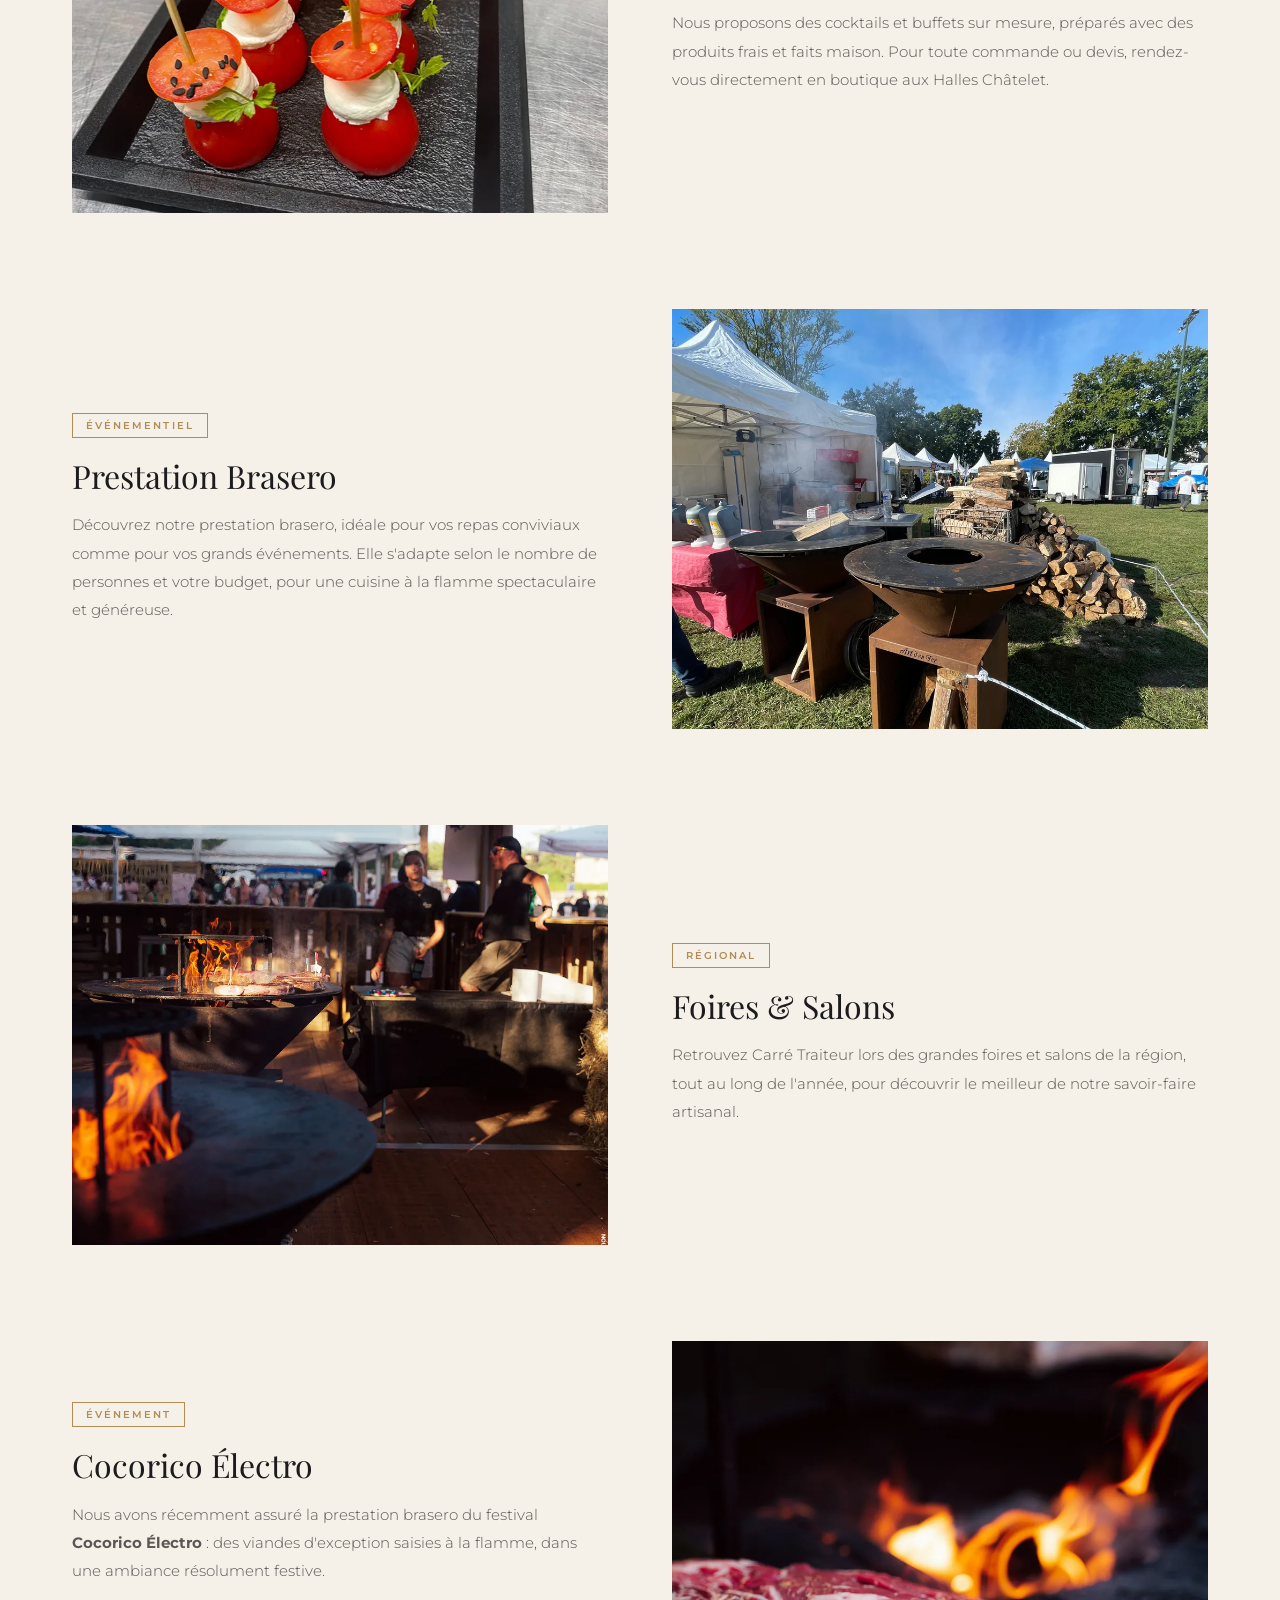
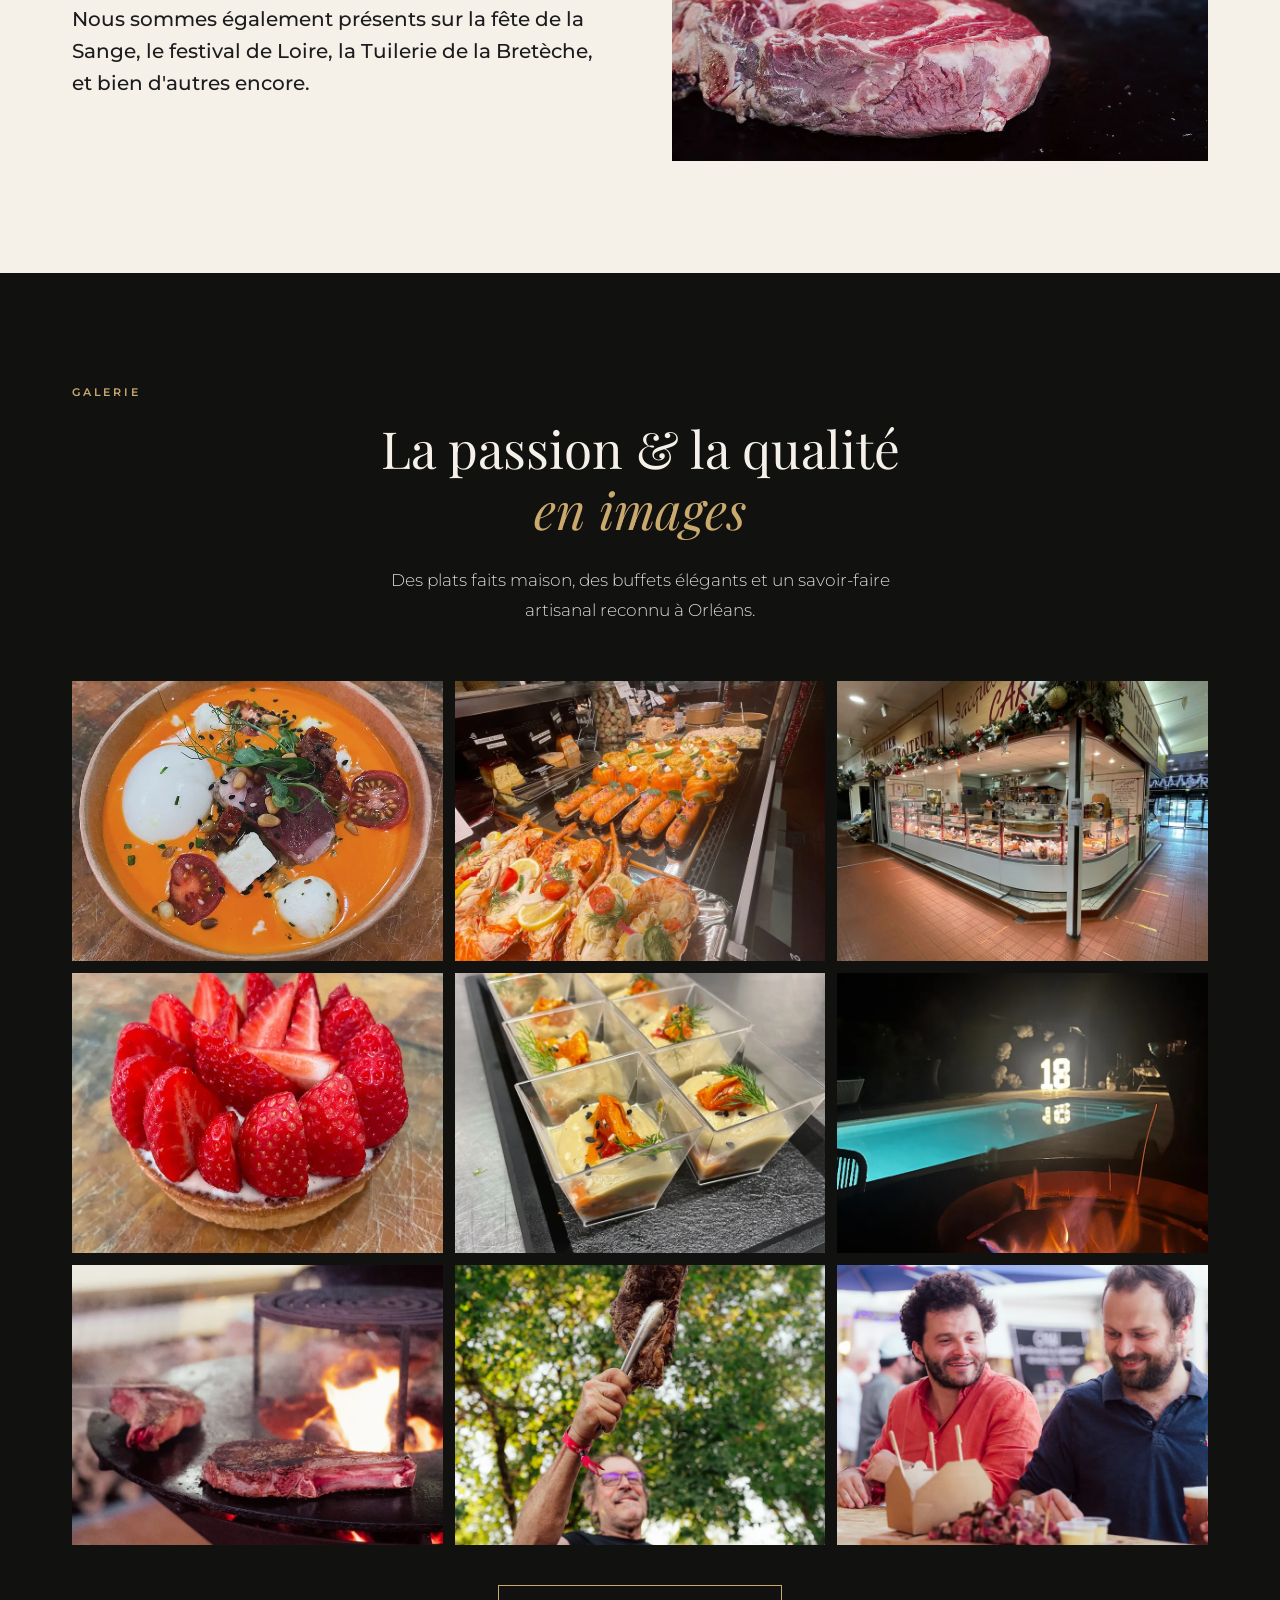
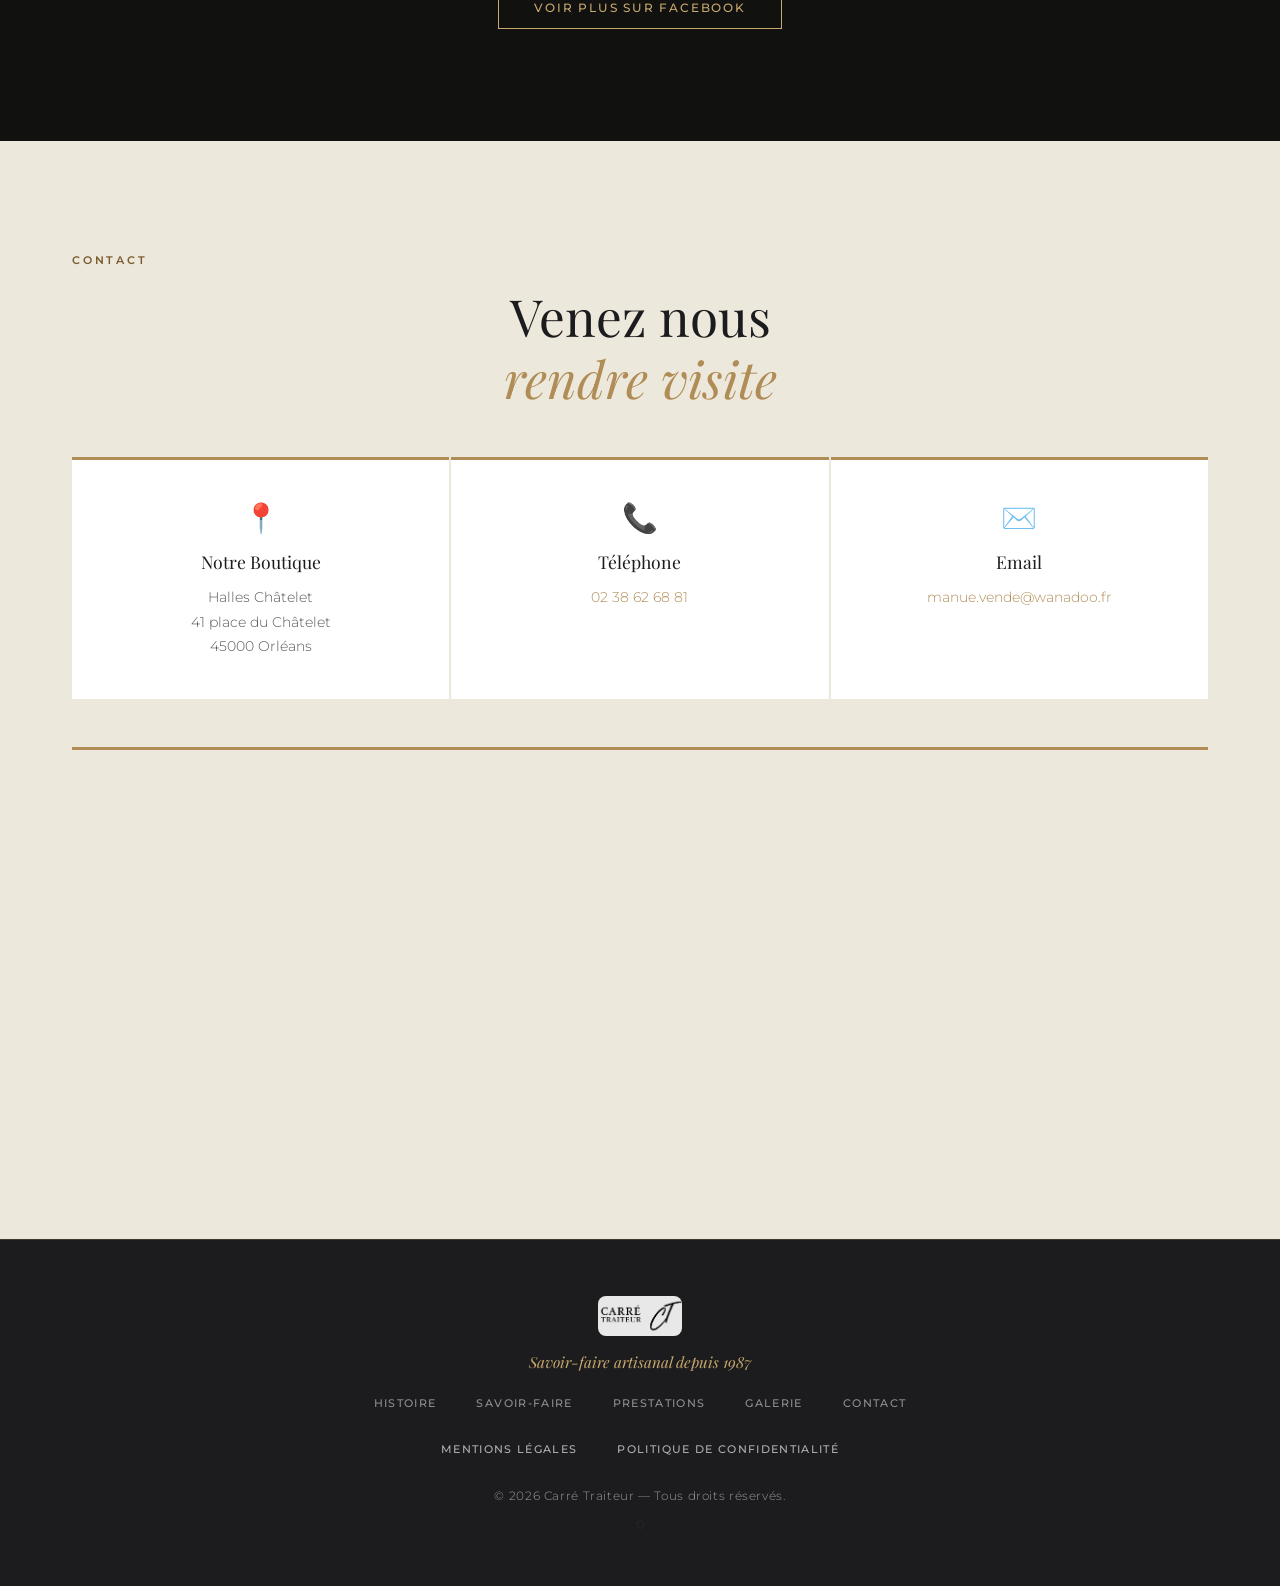
==== commit 0298fac4: "Pack visibilité : SEO Google (JSON-LD LocalBusiness), balises de partage Open Graph + image dédiée, " ====
--- a/index.html
+++ b/index.html
@@ -5,6 +5,26 @@
   <meta name="viewport" content="width=device-width, initial-scale=1.0" />
   <title>Carré Traiteur – Charcutier-Traiteur Artisanal à Orléans</title>
   <meta name="description" content="Carré Traiteur, charcutier-traiteur artisanal depuis 1987 aux Halles Châtelet d'Orléans. Charcuterie maison, buffets, cocktails et prestations sur mesure.">
+  <link rel="canonical" href="https://carre-traiteur.fr/" />
+
+  <!-- Open Graph — aperçu lors d'un partage (Facebook, WhatsApp, SMS…) -->
+  <meta property="og:type" content="website" />
+  <meta property="og:site_name" content="Carré Traiteur" />
+  <meta property="og:locale" content="fr_FR" />
+  <meta property="og:url" content="https://carre-traiteur.fr/" />
+  <meta property="og:title" content="Carré Traiteur – Charcutier-Traiteur Artisanal à Orléans" />
+  <meta property="og:description" content="Charcuterie maison, buffets, cocktails et prestations brasero sur mesure. Savoir-faire artisanal depuis 1987 aux Halles Châtelet d'Orléans." />
+  <meta property="og:image" content="https://carre-traiteur.fr/images/og-image.jpg" />
+  <meta property="og:image:width" content="1200" />
+  <meta property="og:image:height" content="630" />
+  <meta property="og:image:alt" content="Prestation traiteur et brasero en soirée — Carré Traiteur" />
+
+  <!-- Twitter / X -->
+  <meta name="twitter:card" content="summary_large_image" />
+  <meta name="twitter:title" content="Carré Traiteur – Charcutier-Traiteur Artisanal à Orléans" />
+  <meta name="twitter:description" content="Charcuterie maison, buffets, cocktails et prestations brasero. Savoir-faire artisanal depuis 1987 à Orléans." />
+  <meta name="twitter:image" content="https://carre-traiteur.fr/images/og-image.jpg" />
+
   <link rel="icon" type="image/jpeg" href="images/logo.jpg" />
   <link rel="apple-touch-icon" href="images/logo.jpg" />
   <link rel="preconnect" href="https://fonts.googleapis.com">
@@ -77,6 +97,45 @@
   </style>
   <link rel="preload" href="css/style.css?v=3" as="style" onload="this.onload=null;this.rel='stylesheet'">
   <noscript><link rel="stylesheet" href="css/style.css?v=3"></noscript>
+
+  <!-- Données structurées pour Google (SEO local) -->
+  <script type="application/ld+json">
+  {
+    "@context": "https://schema.org",
+    "@type": "FoodEstablishment",
+    "@id": "https://carre-traiteur.fr/#business",
+    "name": "Carré Traiteur",
+    "description": "Charcutier-traiteur artisanal depuis 1987 aux Halles Châtelet d'Orléans. Charcuterie maison, buffets, cocktails et prestations brasero sur mesure.",
+    "url": "https://carre-traiteur.fr/",
+    "telephone": "+33238626881",
+    "email": "manue.vende@wanadoo.fr",
+    "image": "https://carre-traiteur.fr/images/og-image.jpg",
+    "logo": "https://carre-traiteur.fr/images/logo.jpg",
+    "priceRange": "€€",
+    "servesCuisine": "Française",
+    "foundingDate": "1987",
+    "address": {
+      "@type": "PostalAddress",
+      "streetAddress": "Halles Châtelet, 41 place du Châtelet",
+      "addressLocality": "Orléans",
+      "postalCode": "45000",
+      "addressRegion": "Centre-Val de Loire",
+      "addressCountry": "FR"
+    },
+    "geo": {
+      "@type": "GeoCoordinates",
+      "latitude": 47.9027,
+      "longitude": 1.9034
+    },
+    "areaServed": {
+      "@type": "Place",
+      "name": "Orléans et Centre-Val de Loire"
+    },
+    "sameAs": [
+      "https://www.facebook.com/carretraiteur"
+    ]
+  }
+  </script>
 </head>
 <body>
 
@@ -400,7 +459,7 @@
         <a href="mentions-legales.html">Mentions légales</a>
         <a href="politique-confidentialite.html">Politique de confidentialité</a>
       </nav>
-      <p class="footer-copy">© 2025 Carré Traiteur — Tous droits réservés.</p>
+      <p class="footer-copy">© <span id="year">2026</span> Carré Traiteur — Tous droits réservés.</p>
       <a href="https://vercel.com/3dpmfrance-3058s-projects/carre-traiteur/analytics" target="_blank" rel="noopener" class="admin-btn" title="Statistiques">⬡</a>
     </div>
   </footer>
@@ -433,6 +492,8 @@
   <script src="js/main.js?v=2"></script>
   <script>
     (function() {
+      var y = document.getElementById('year');
+      if (y) y.textContent = new Date().getFullYear();
       if (!localStorage.getItem('cookie-consent')) {
         document.getElementById('cookie-banner').style.display = 'flex';
         document.body.classList.add('cookie-visible');
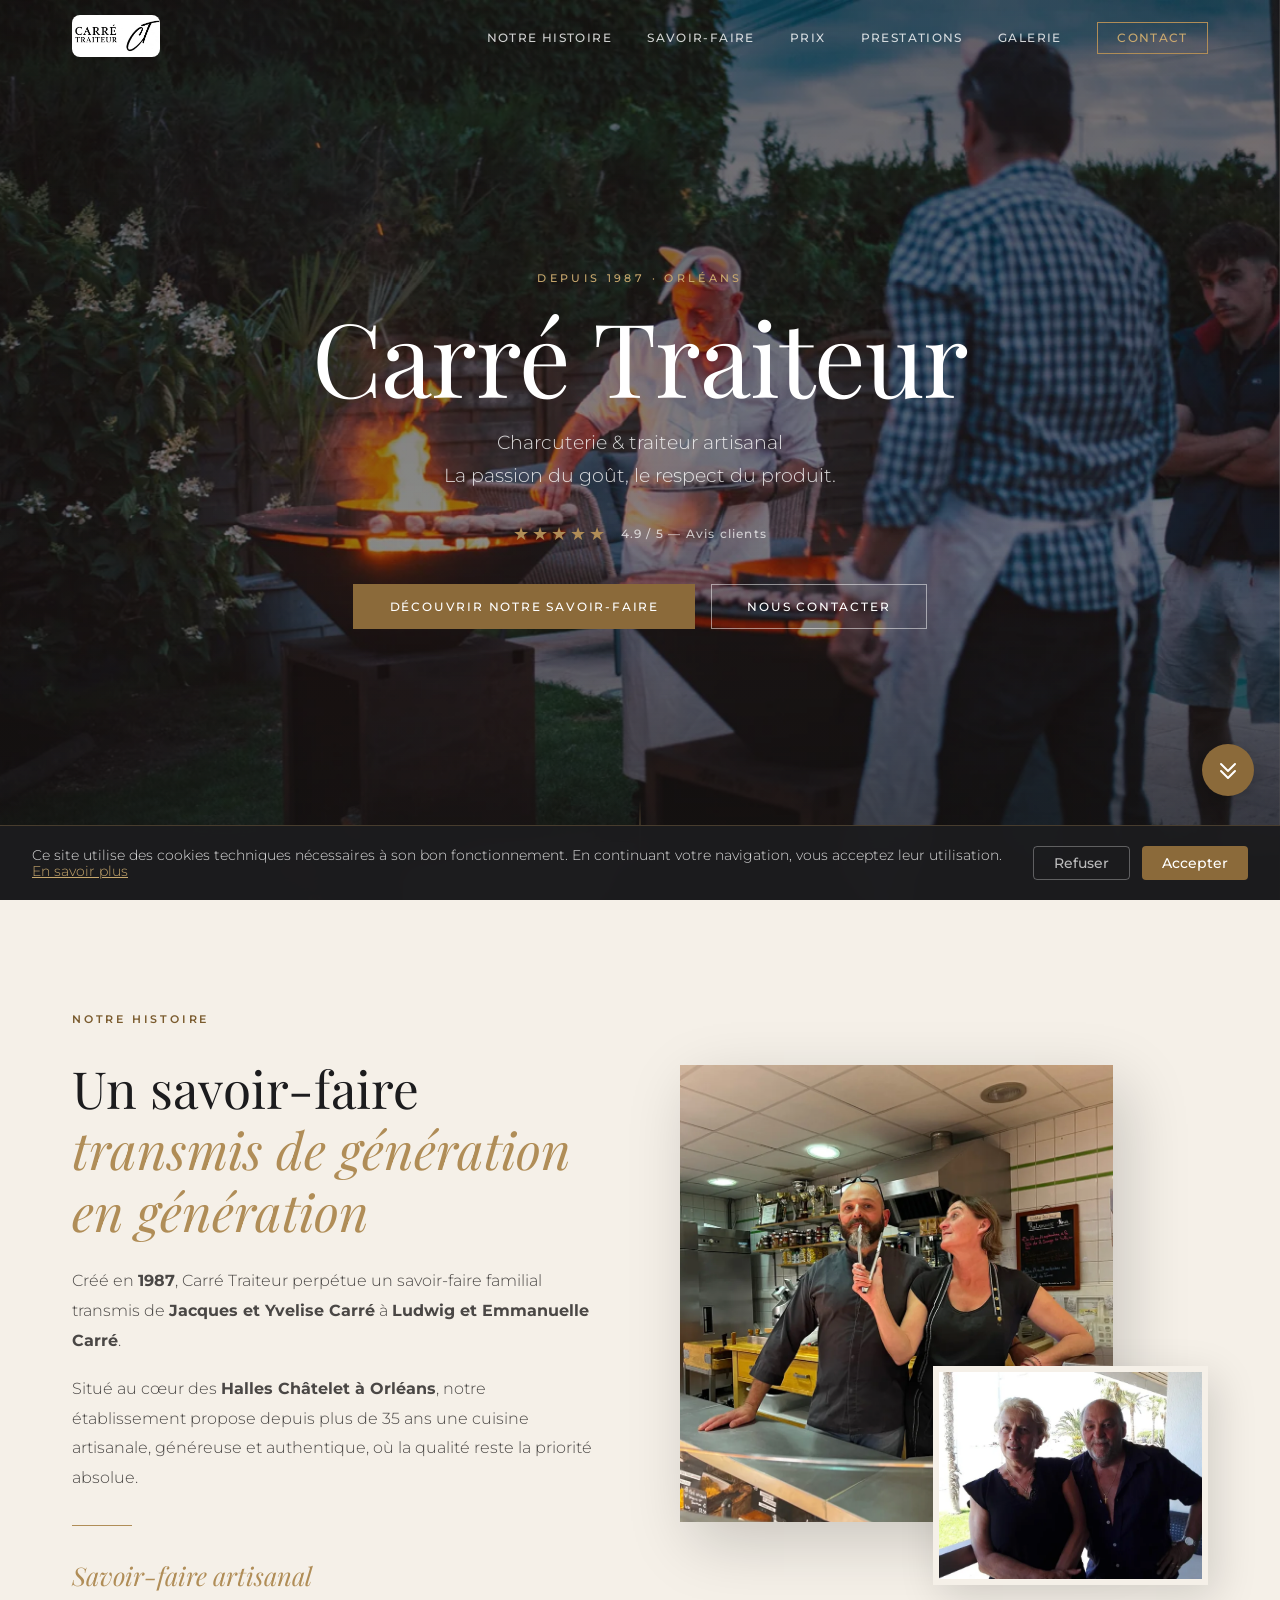
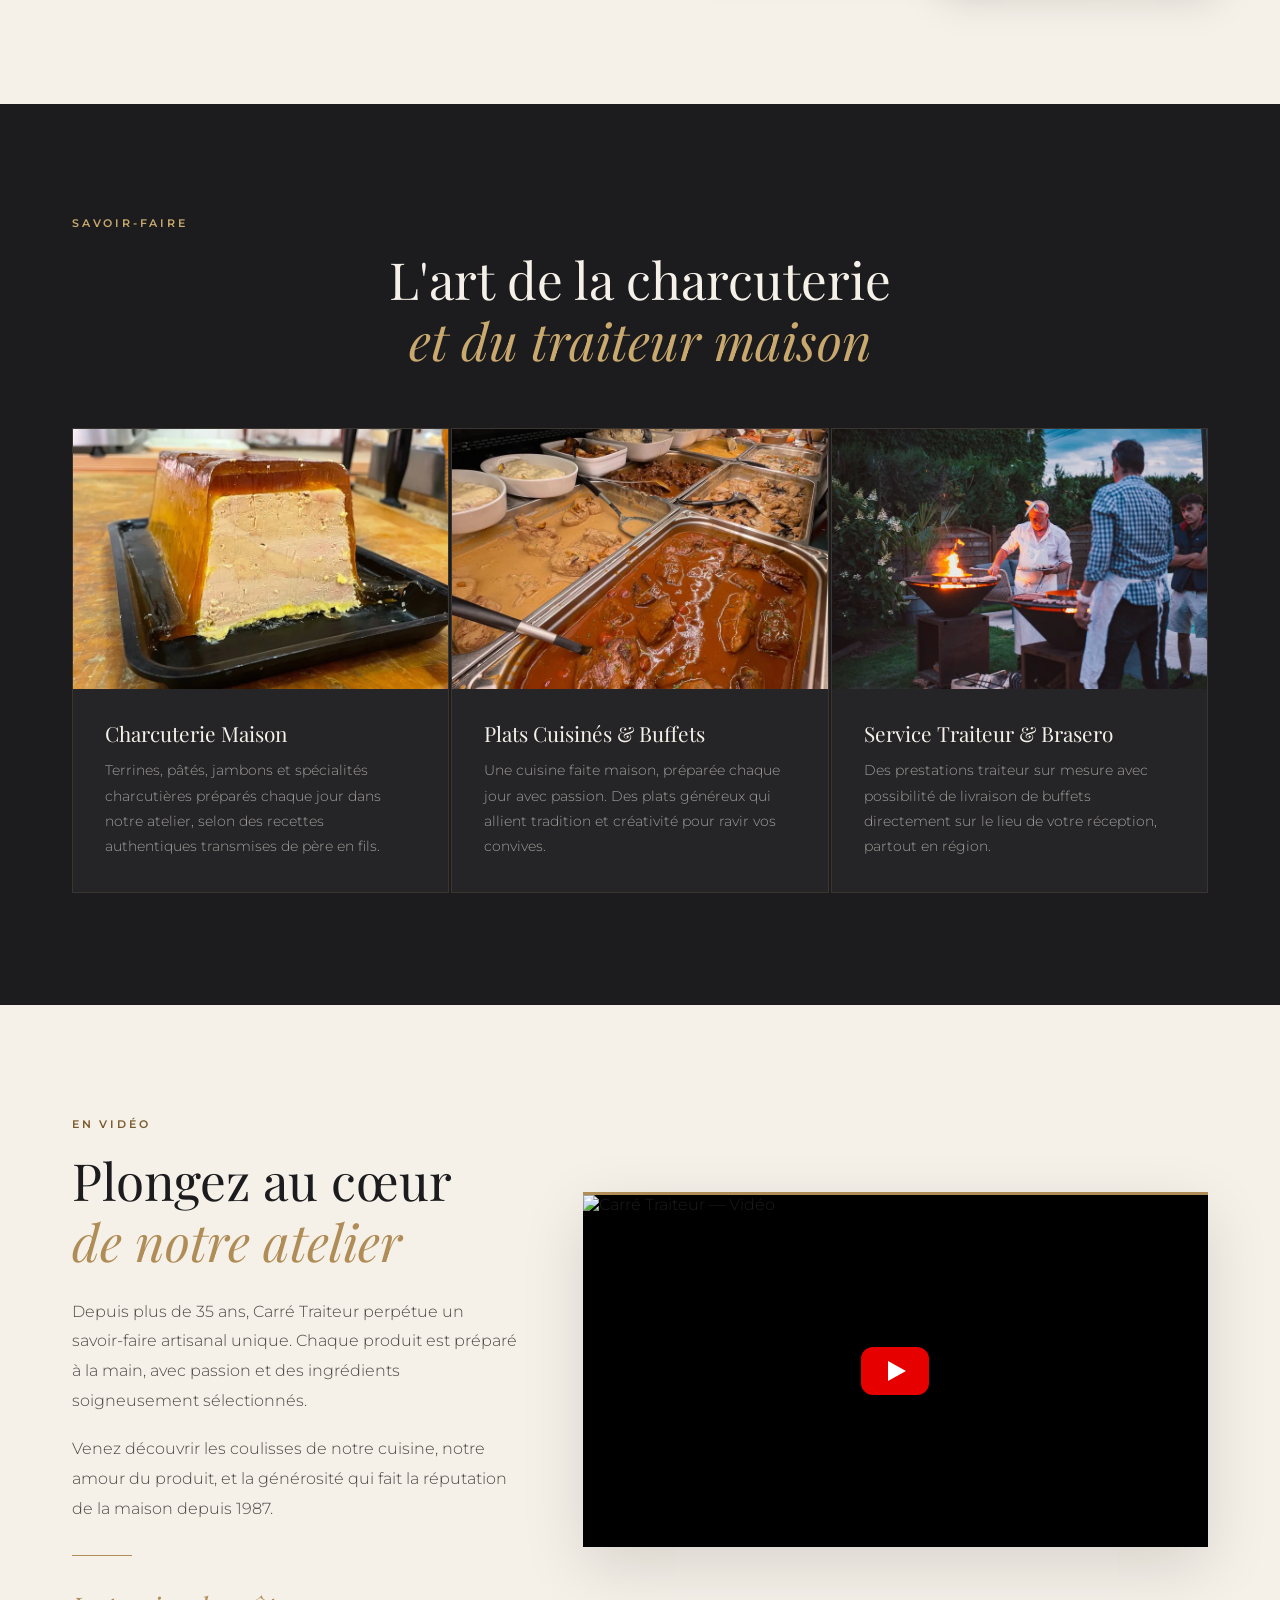
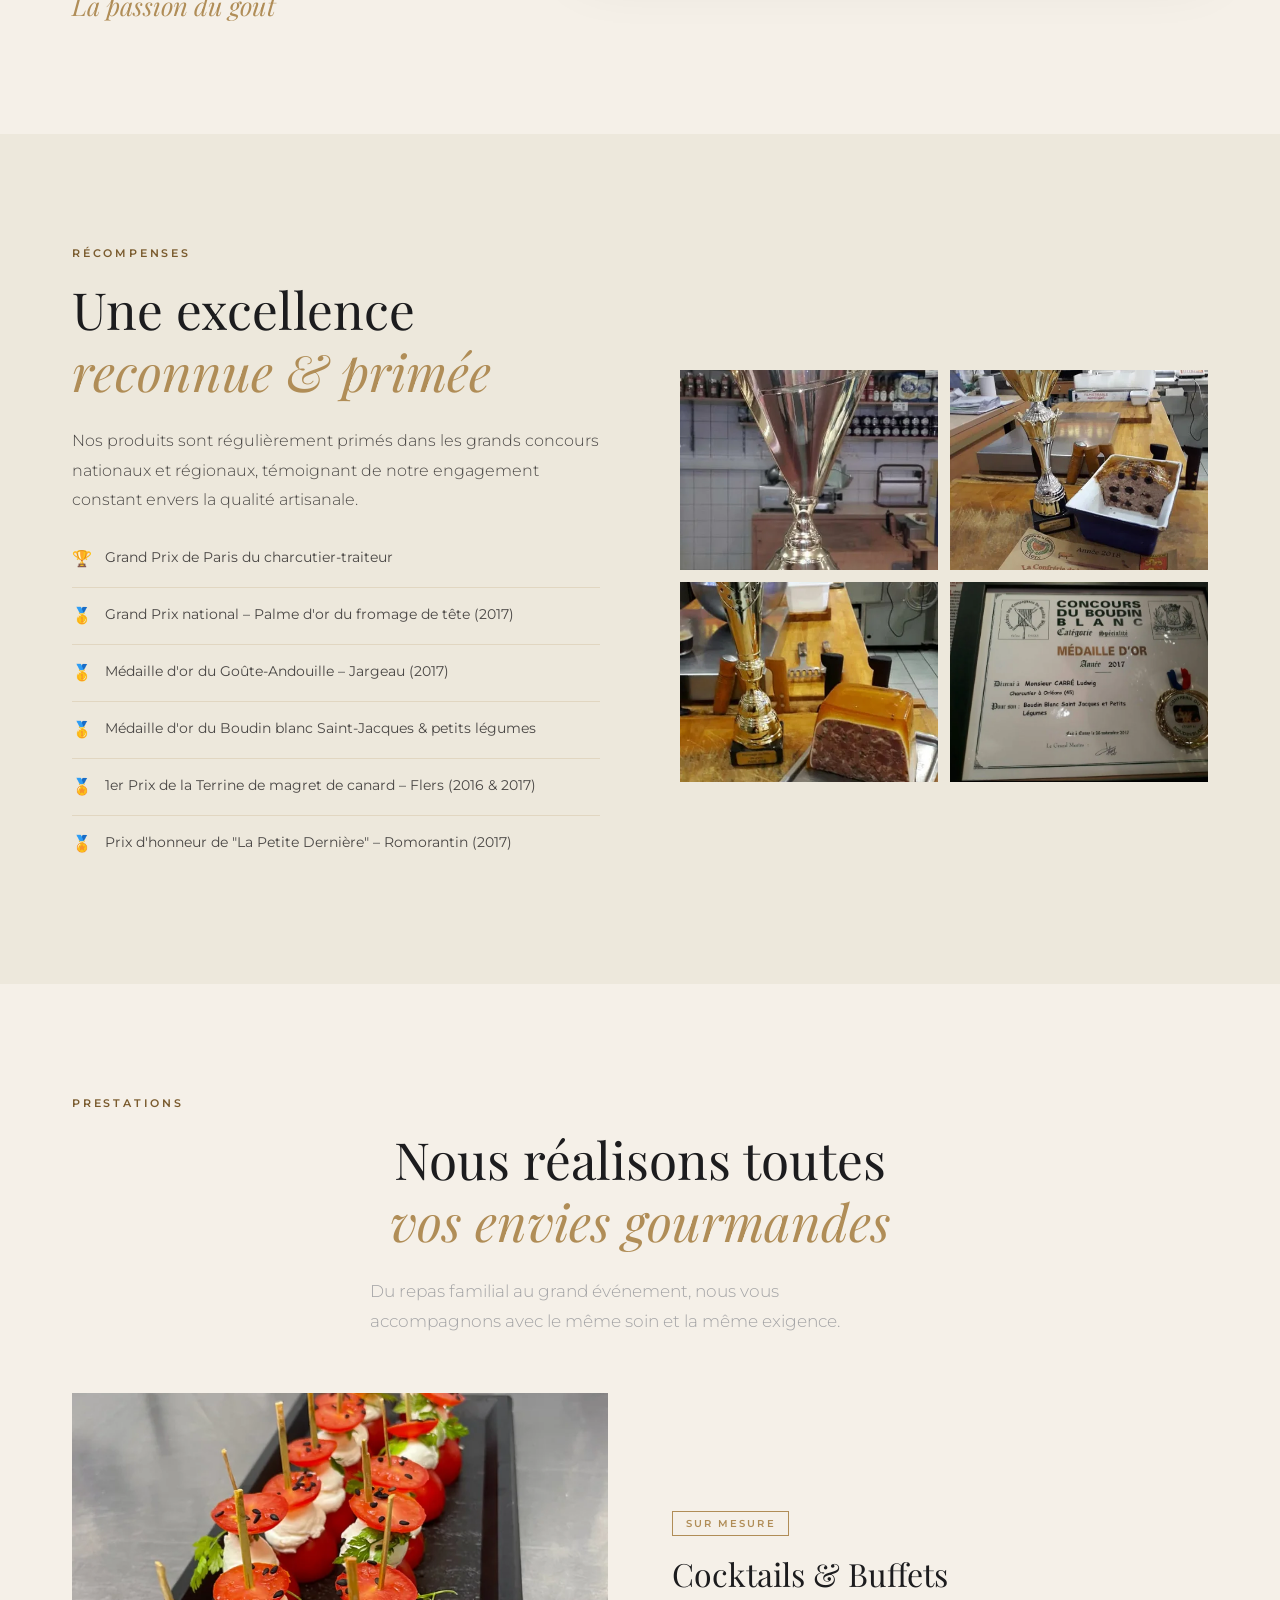
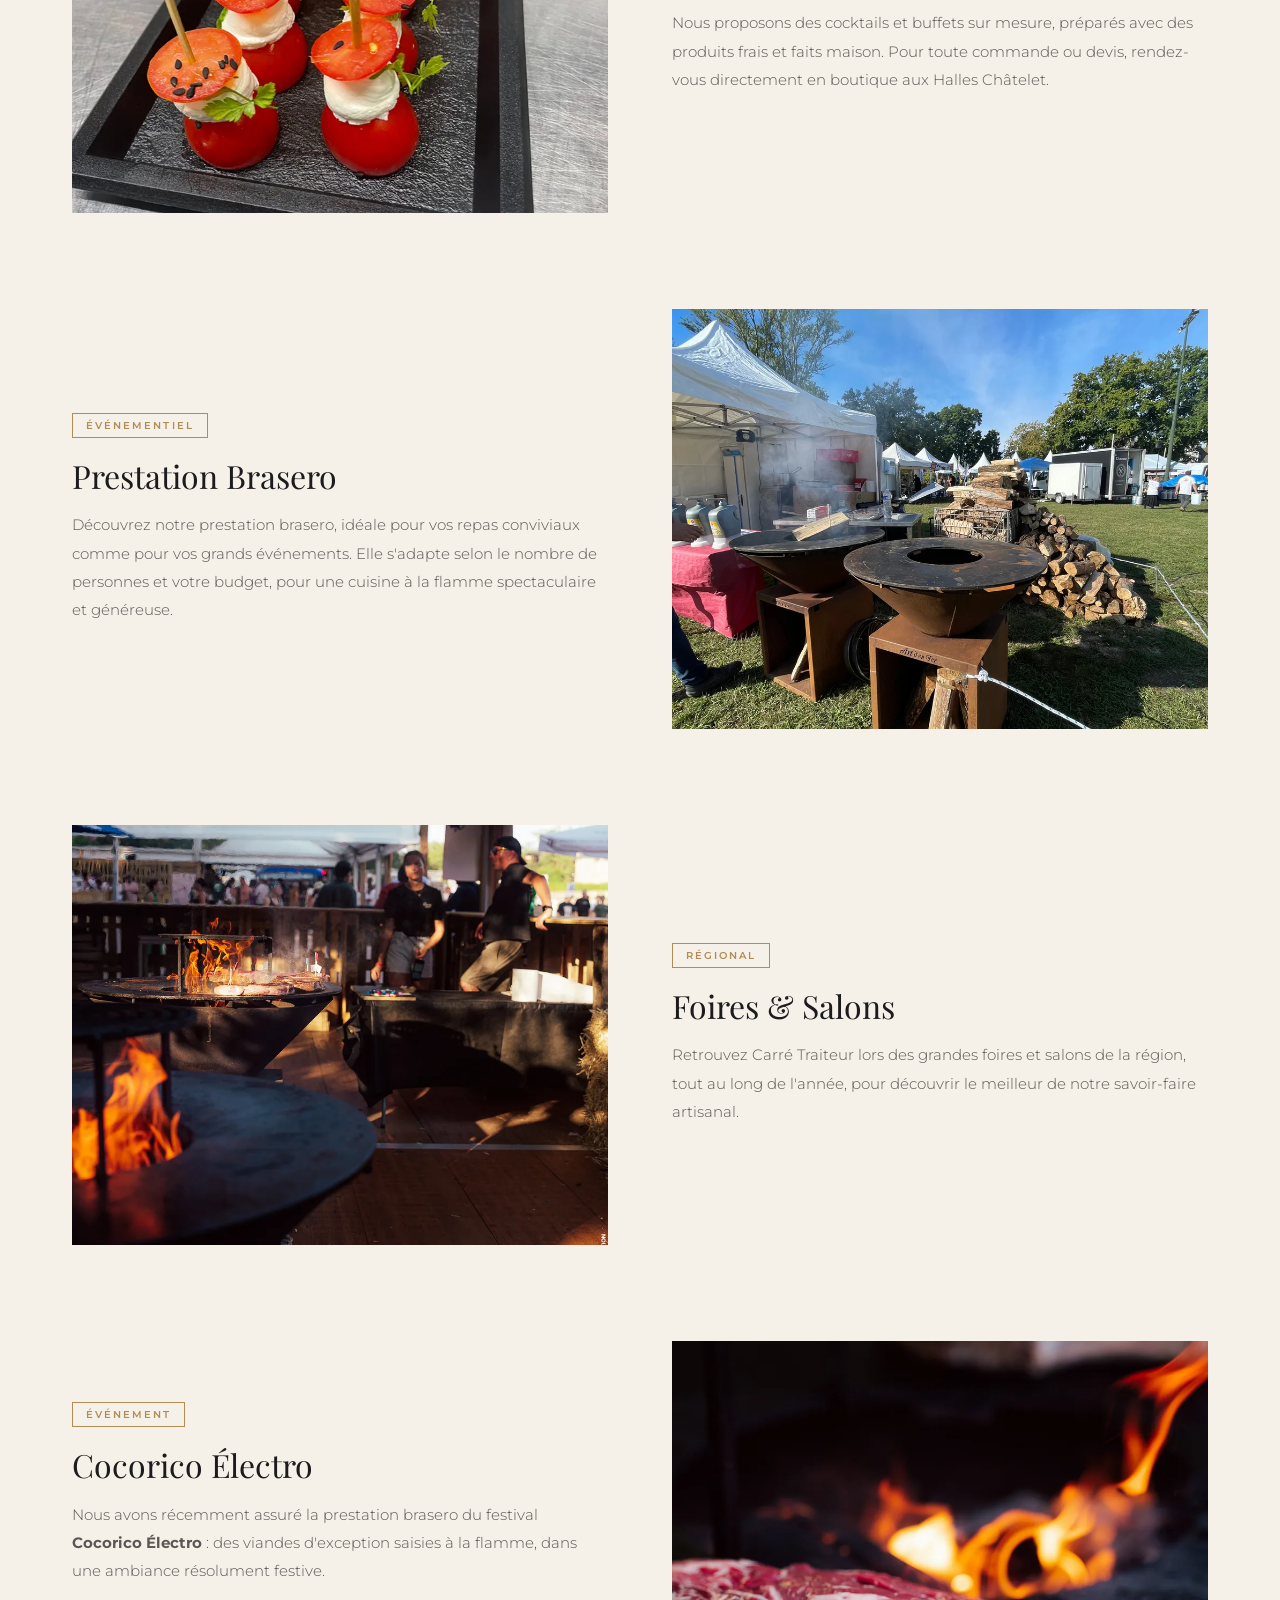
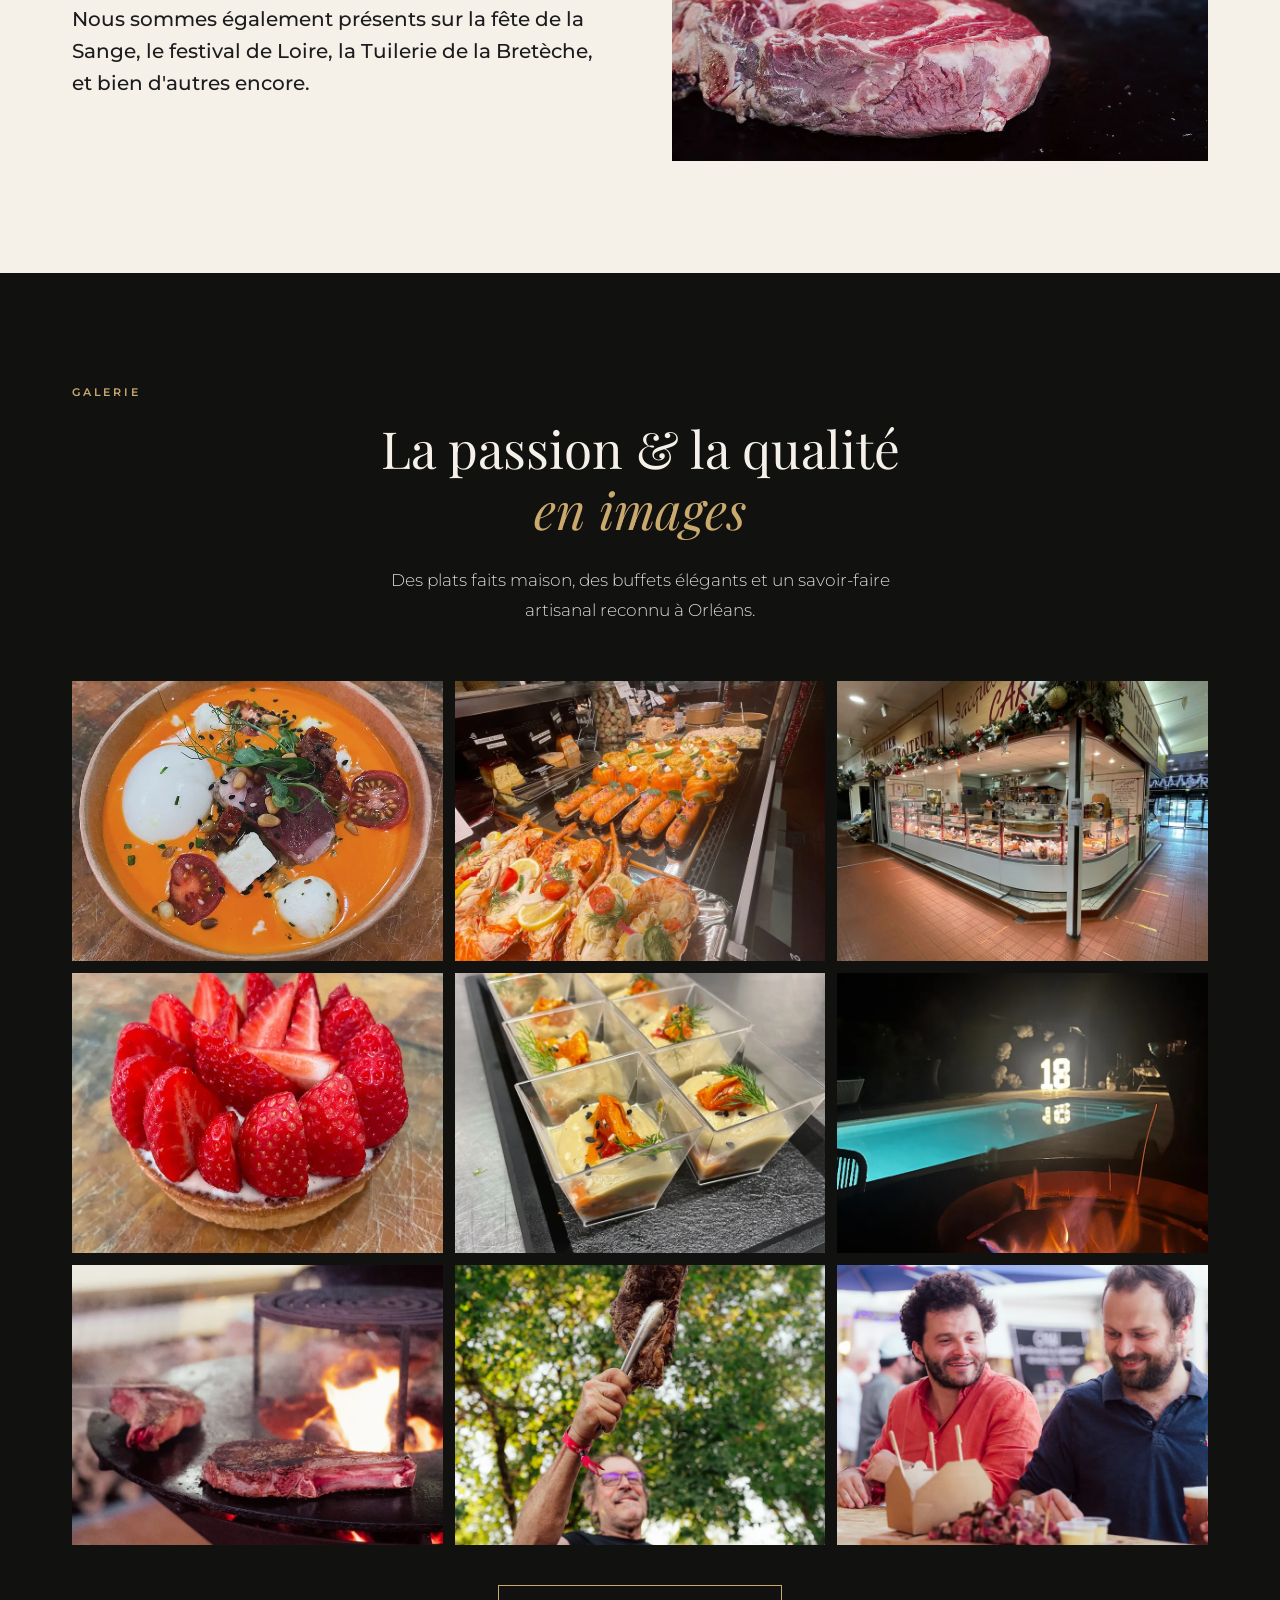
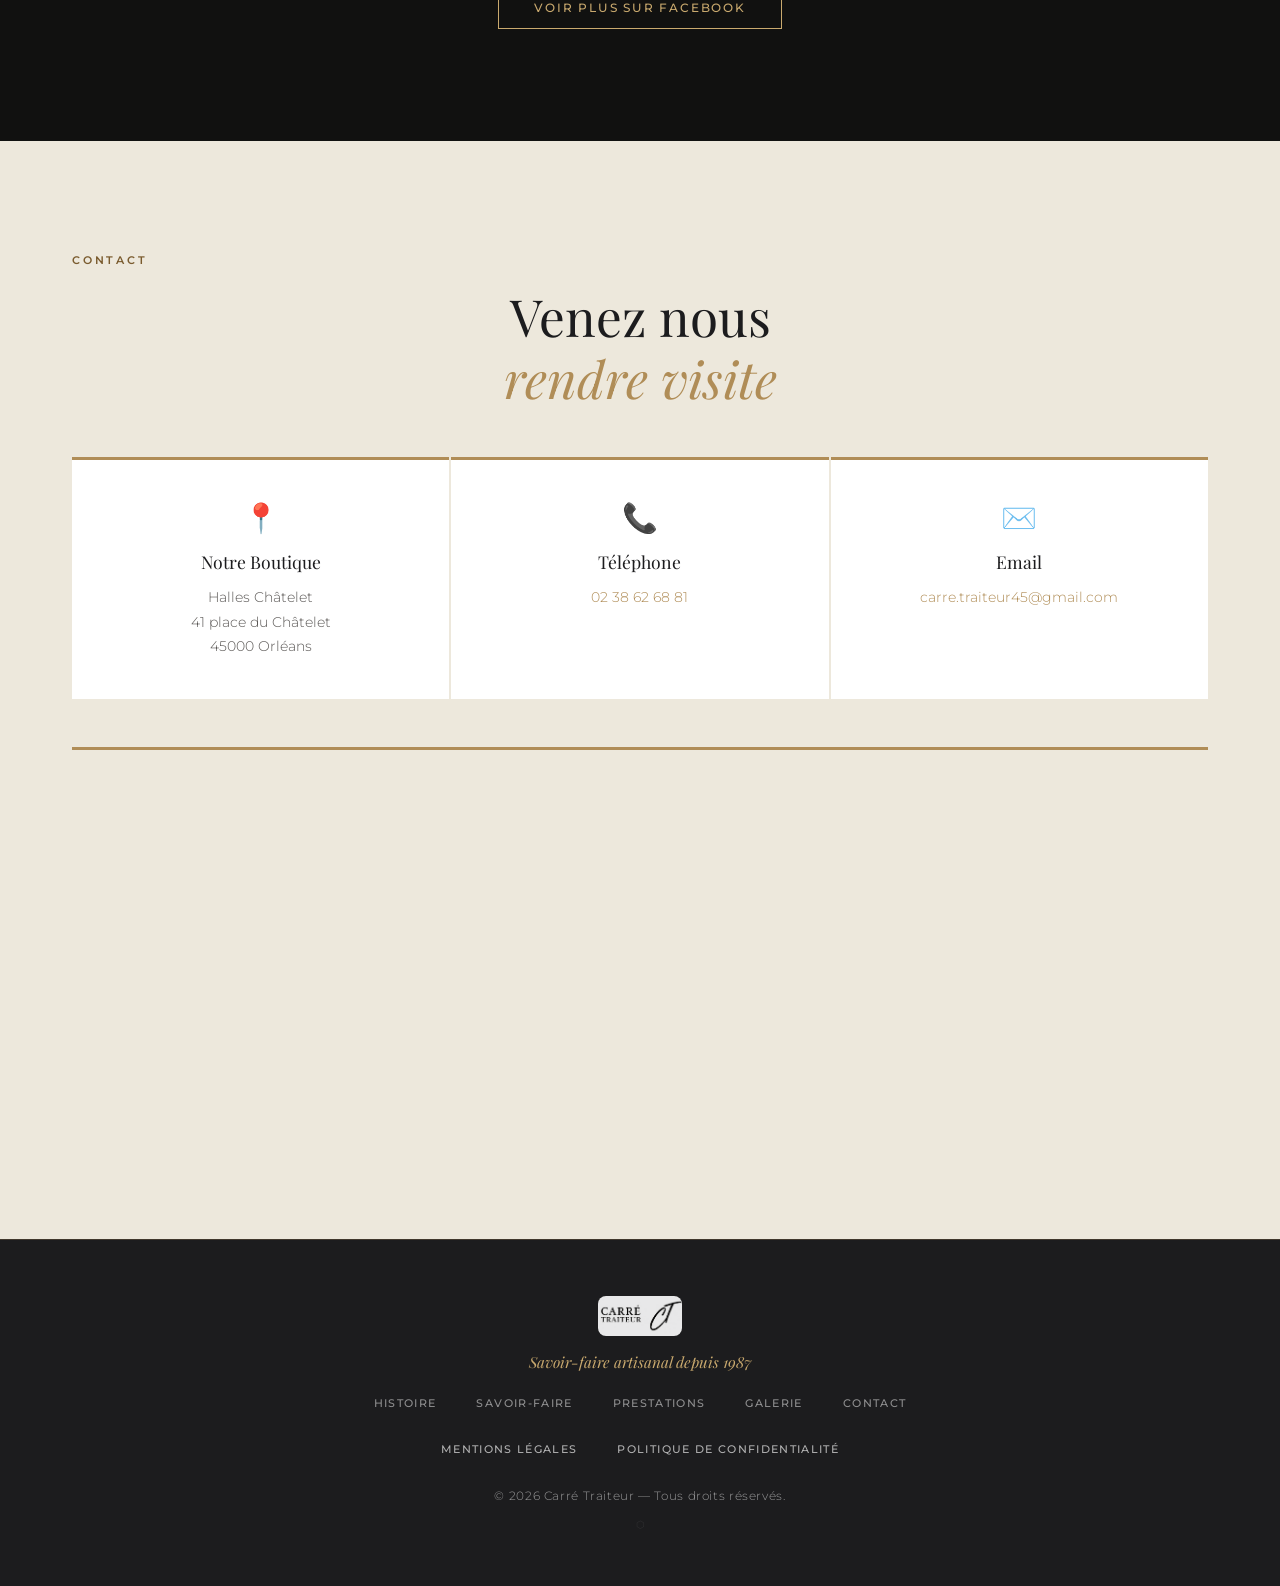
==== commit 497661e8: "Changement adresse email : manue.vende@wanadoo.fr -> carre.traiteur45@gmail.com (demande cliente) Co" ====
--- a/index.html
+++ b/index.html
@@ -108,7 +108,7 @@
     "description": "Charcutier-traiteur artisanal depuis 1987 aux Halles Châtelet d'Orléans. Charcuterie maison, buffets, cocktails et prestations brasero sur mesure.",
     "url": "https://carre-traiteur.fr/",
     "telephone": "+33238626881",
-    "email": "manue.vende@wanadoo.fr",
+    "email": "carre.traiteur45@gmail.com",
     "image": "https://carre-traiteur.fr/images/og-image.jpg",
     "logo": "https://carre-traiteur.fr/images/logo.jpg",
     "priceRange": "€€",
@@ -428,7 +428,7 @@
         <div class="contact-card reveal">
           <div class="contact-icon">✉️</div>
           <h3>Email</h3>
-          <p><a href="mailto:manue.vende@wanadoo.fr">manue.vende@wanadoo.fr</a></p>
+          <p><a href="mailto:carre.traiteur45@gmail.com">carre.traiteur45@gmail.com</a></p>
         </div>
       </div>
       <div class="map-wrap reveal">
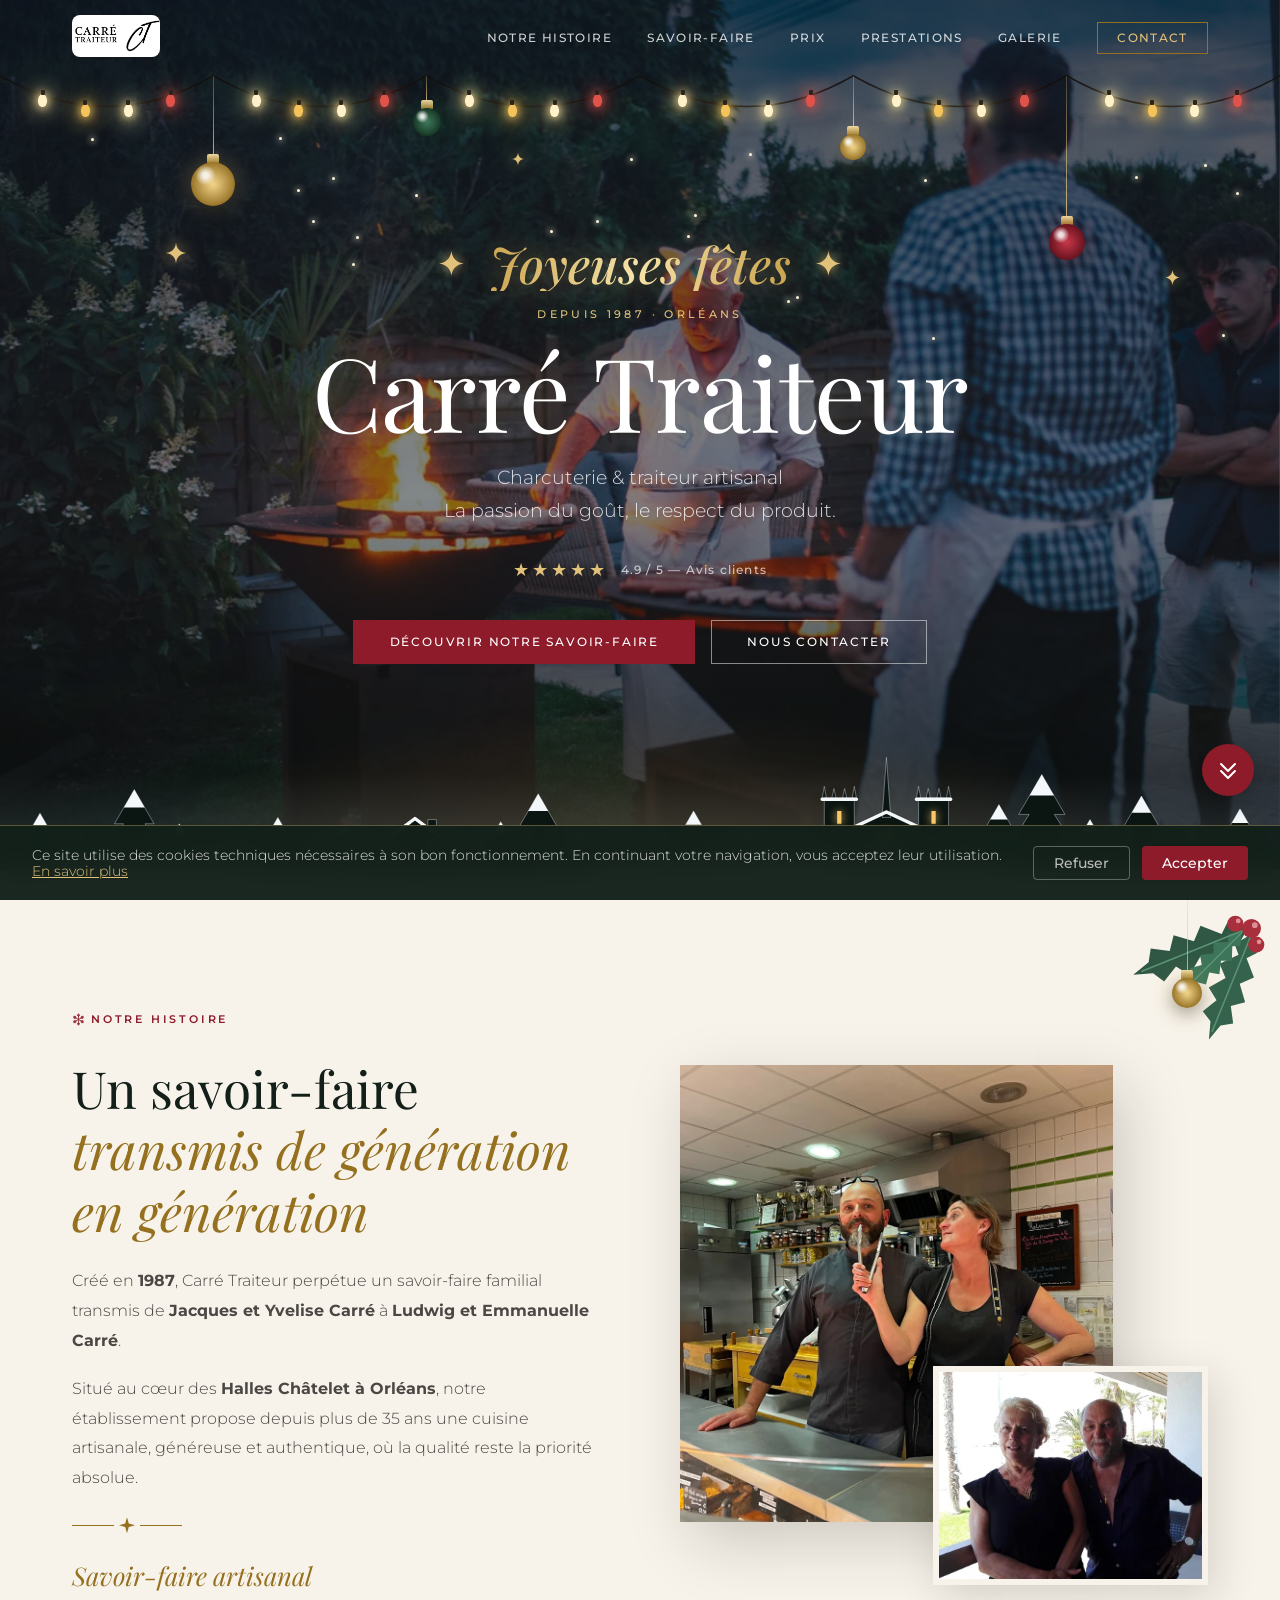
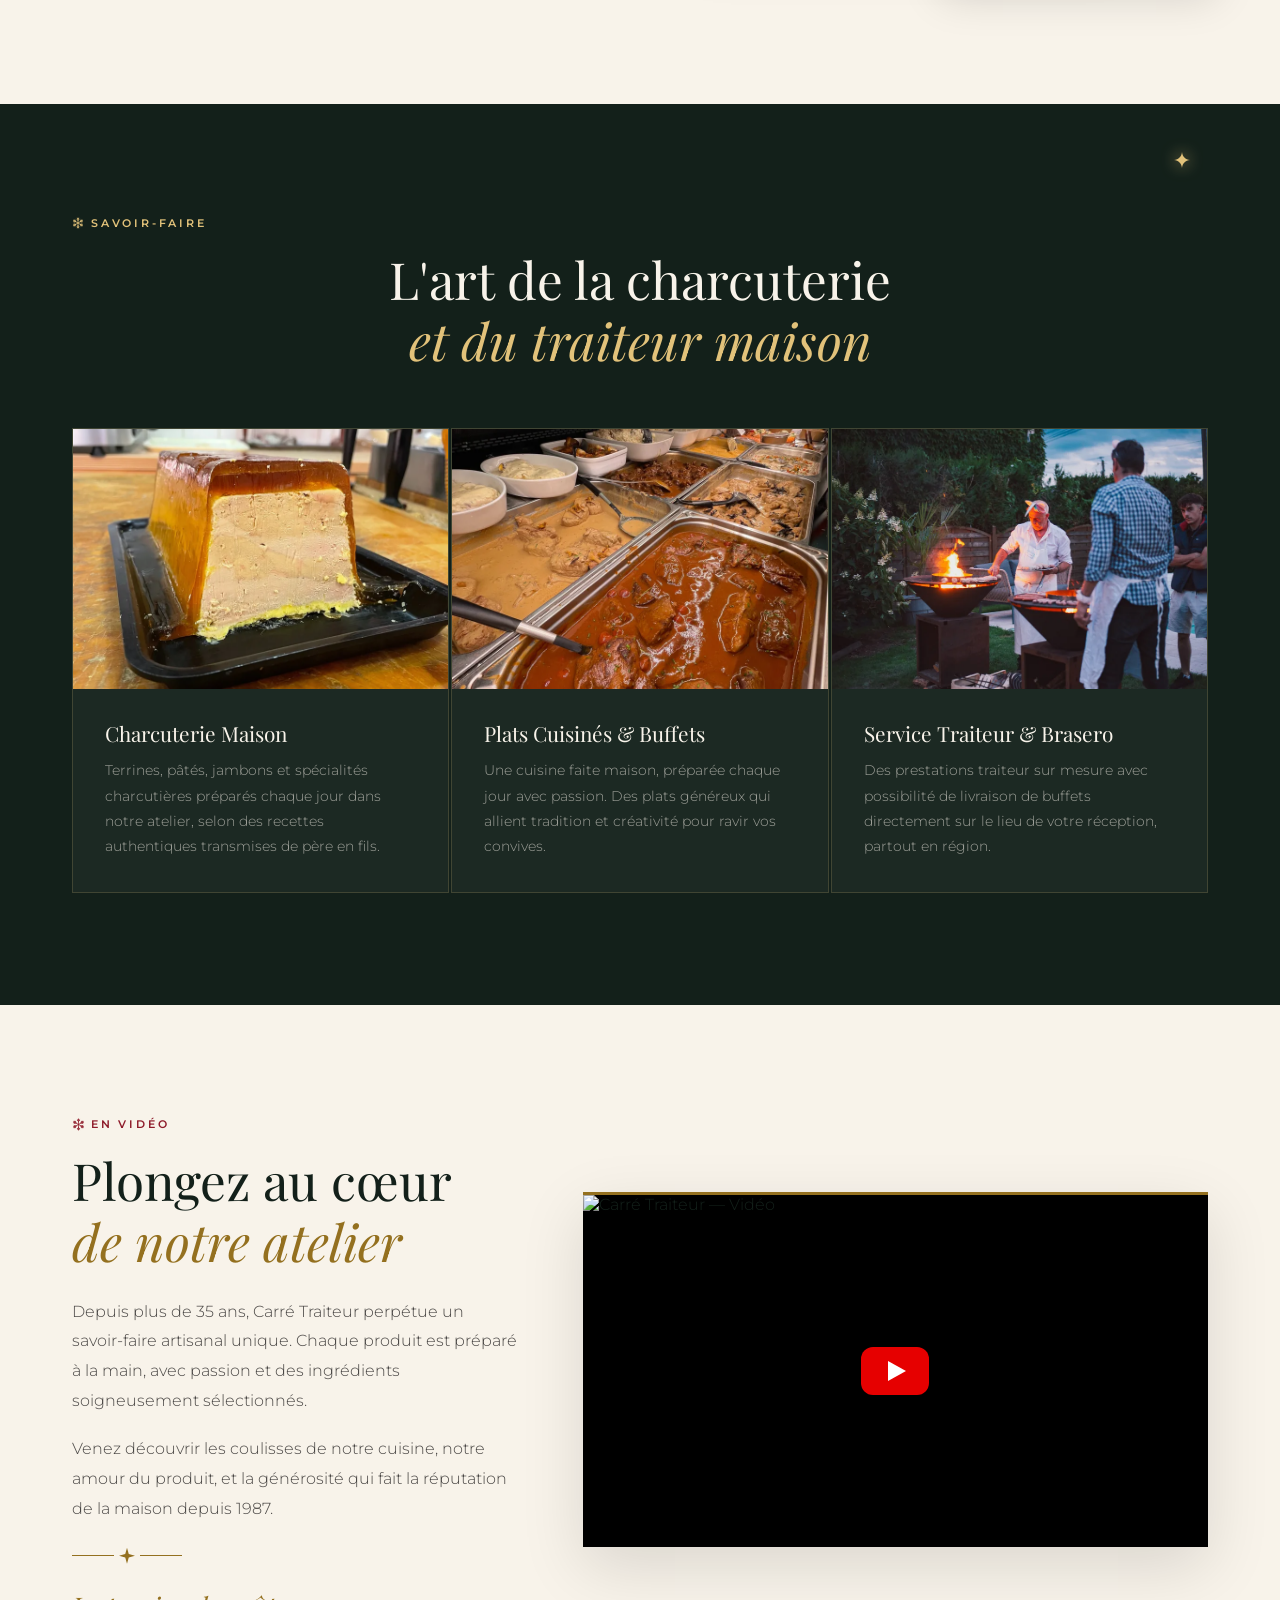
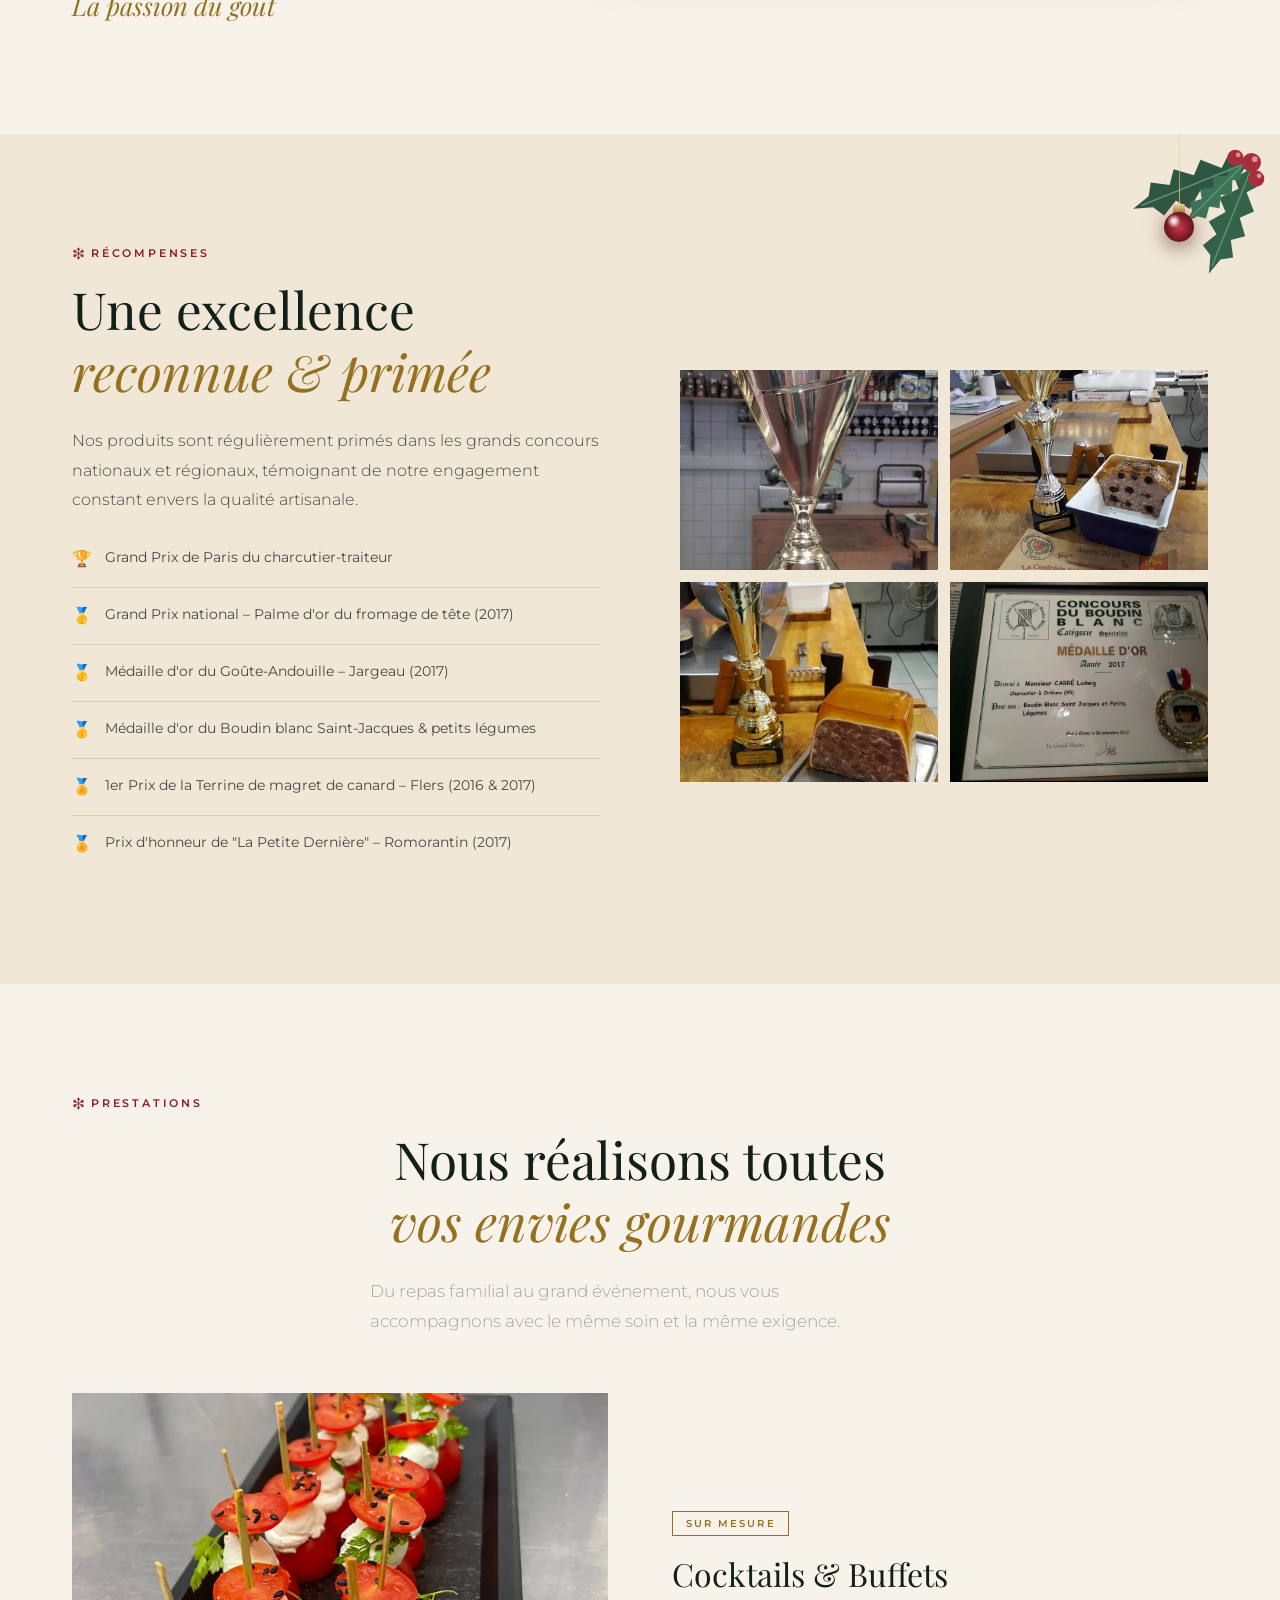
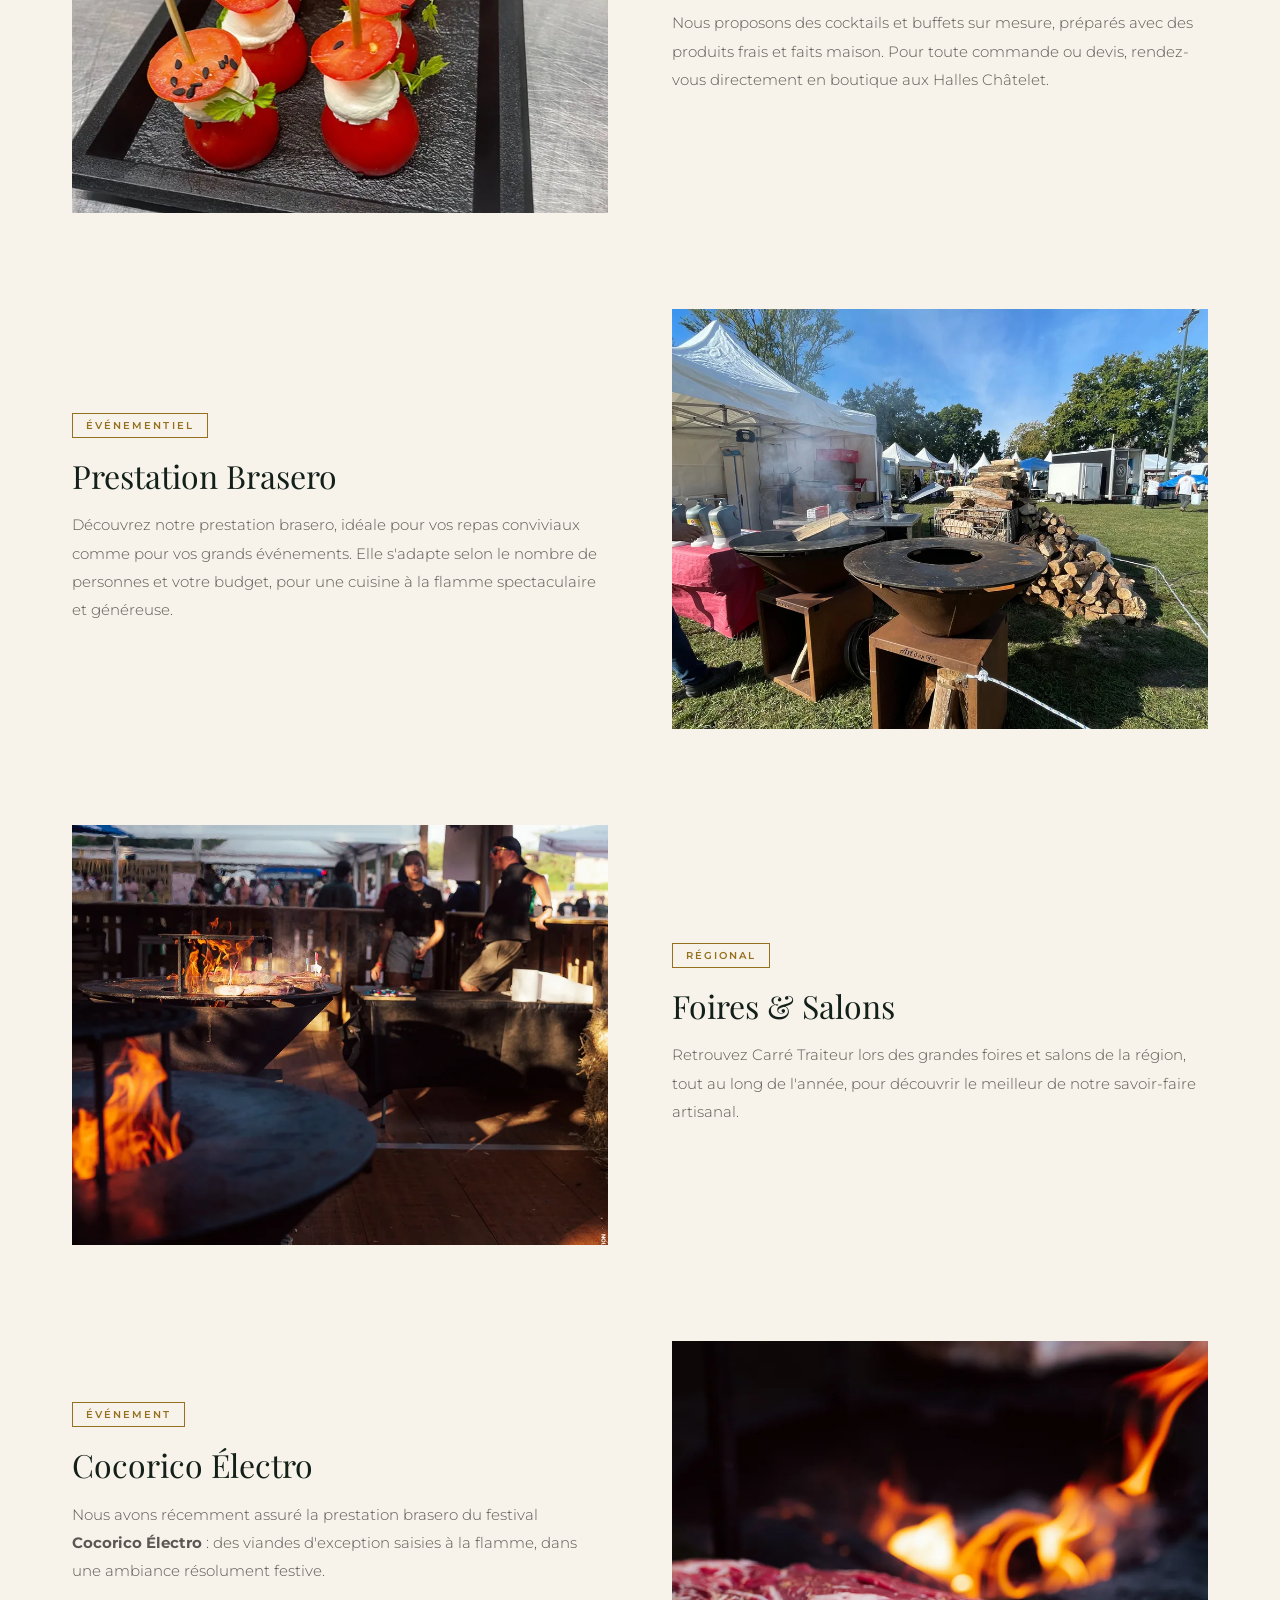
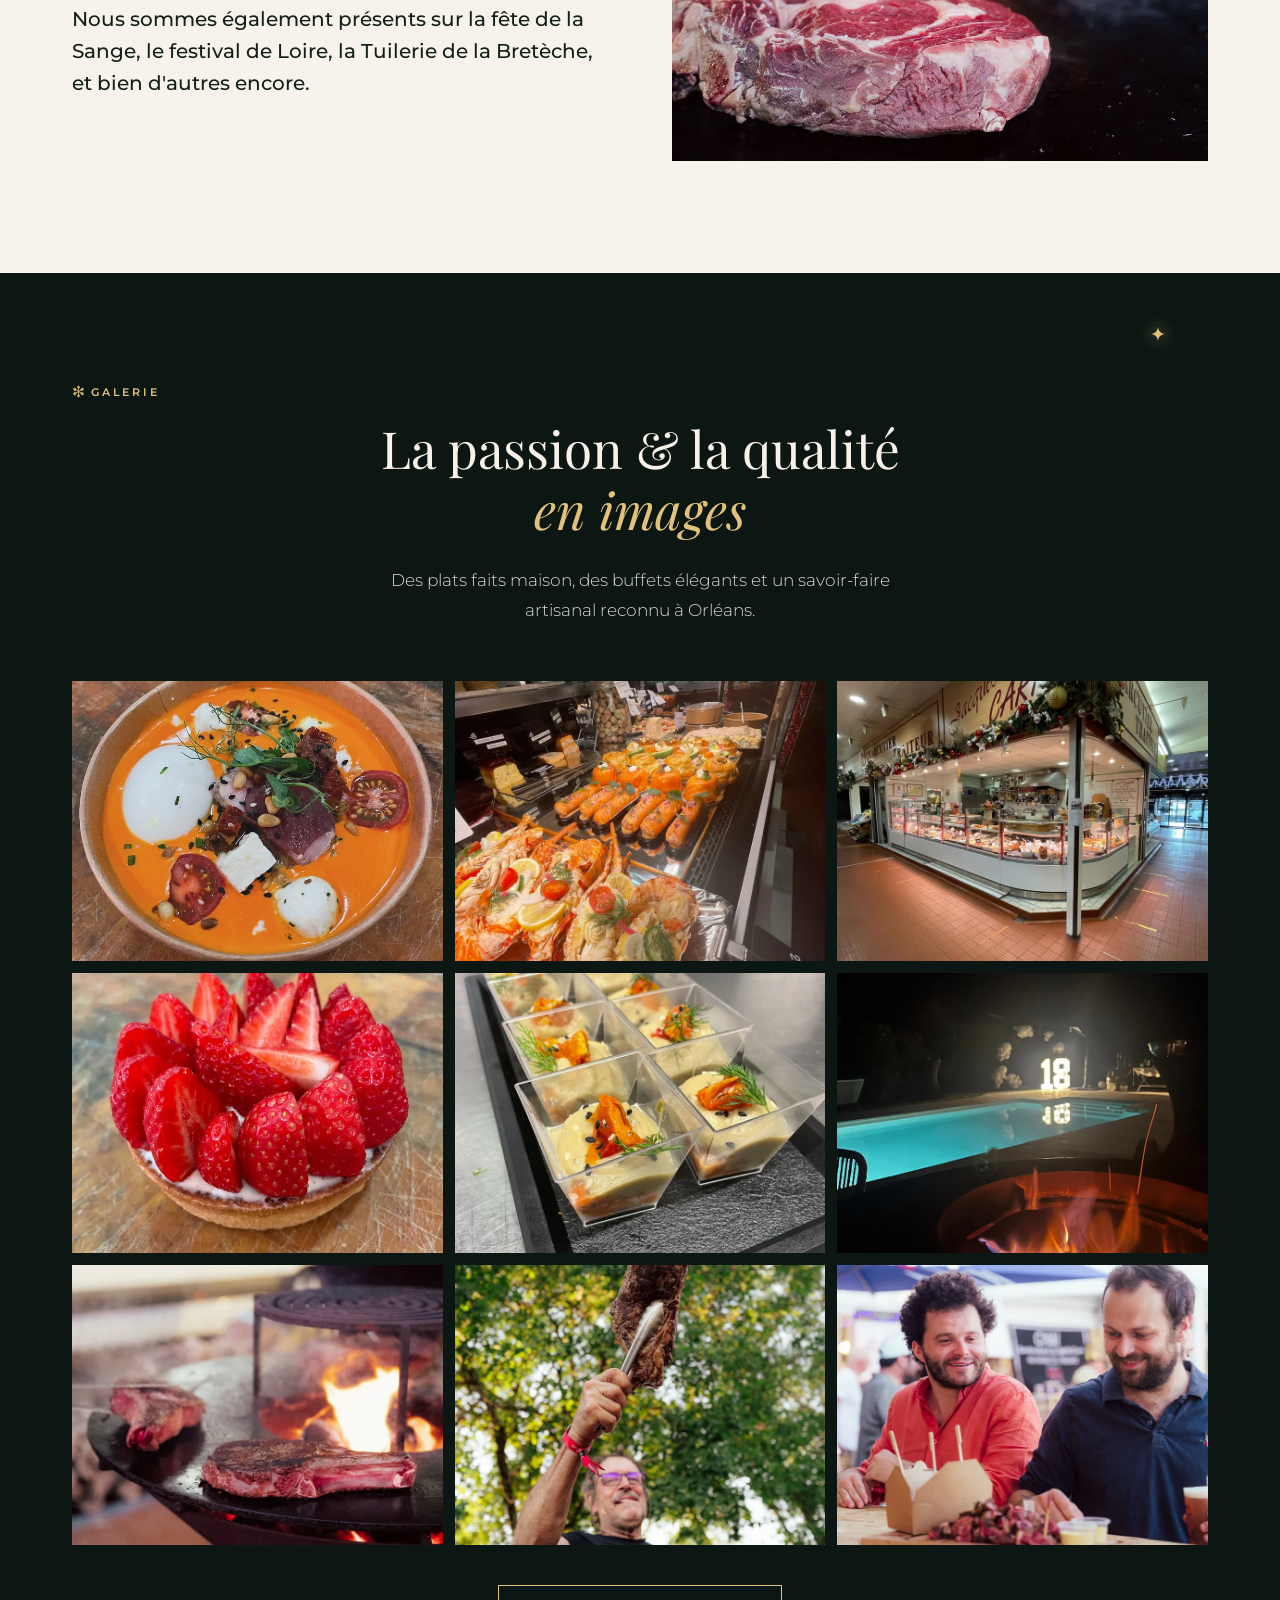
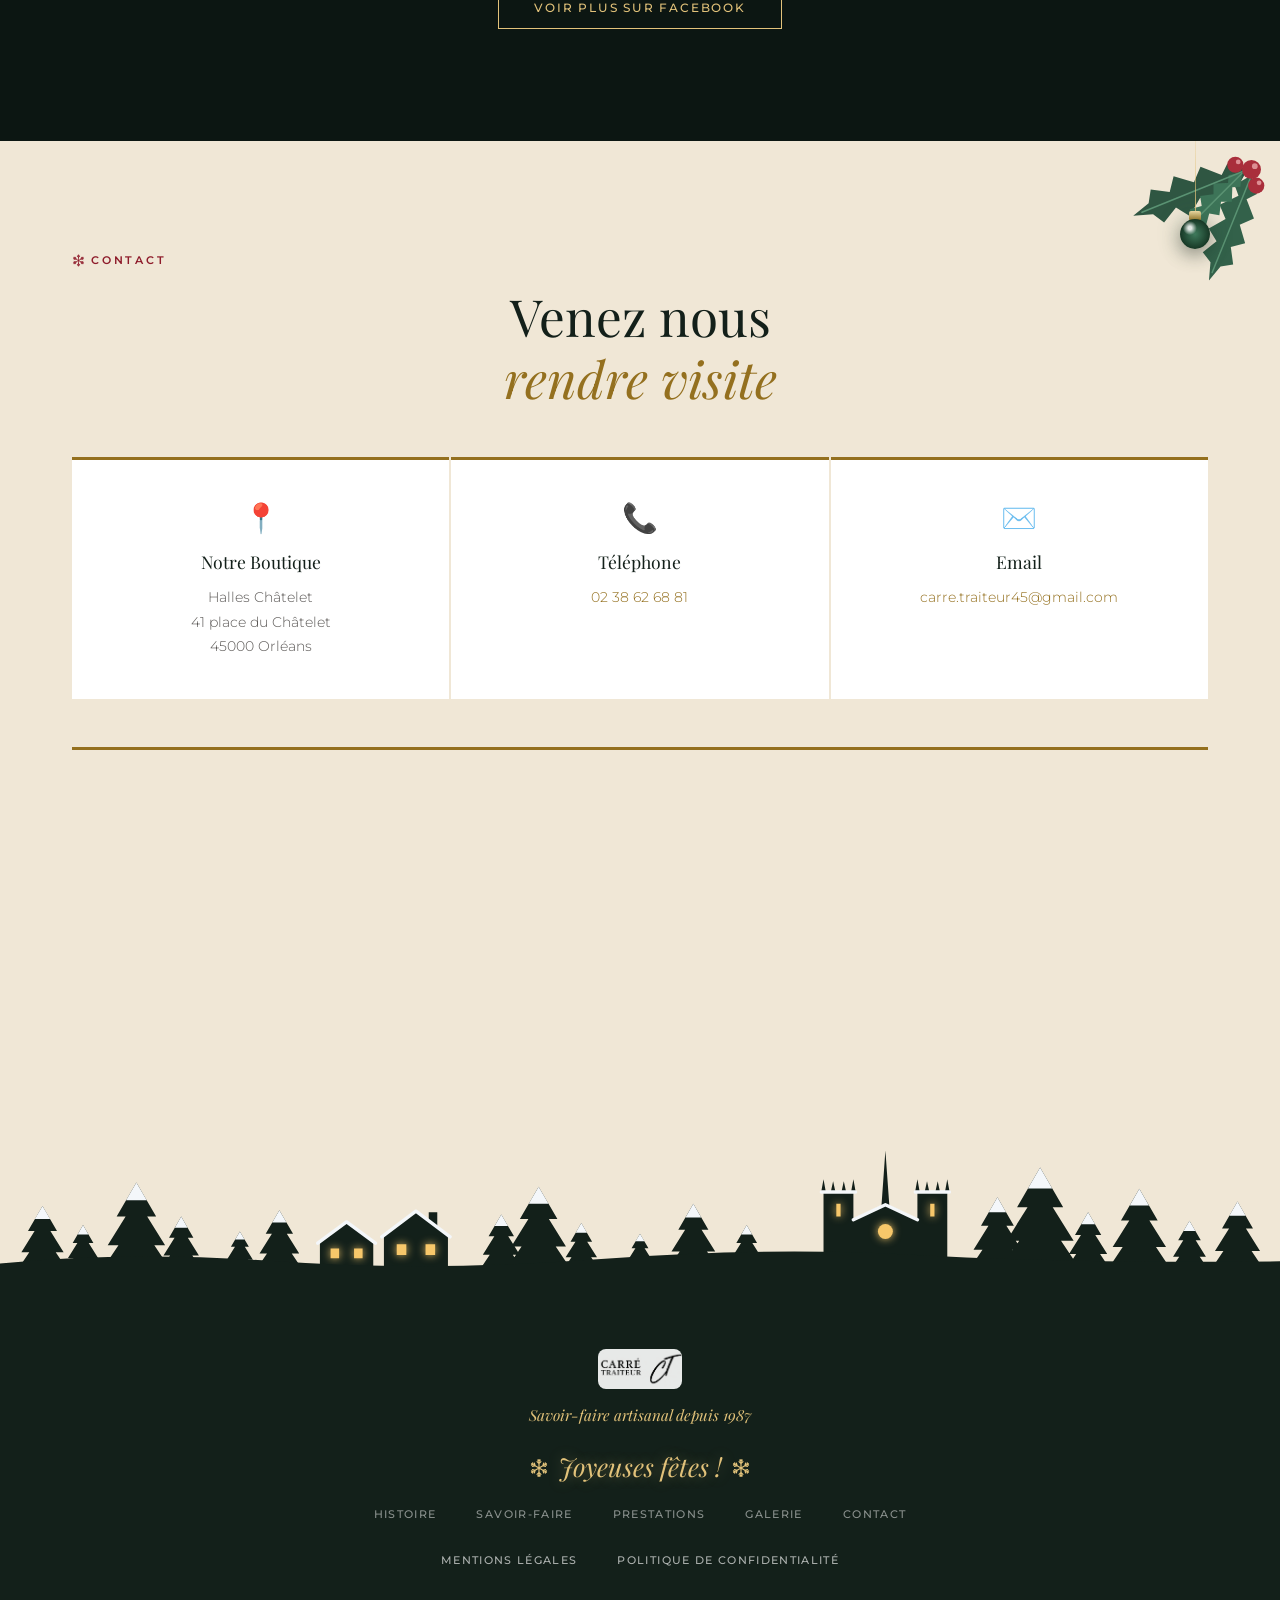
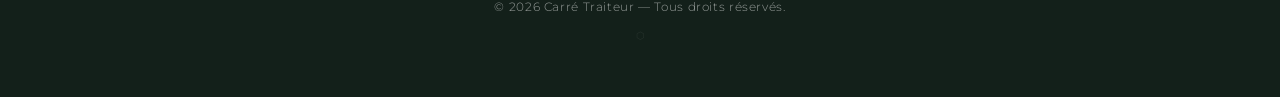
==== commit 675d5af0: "Thème Noël (demande cliente) : guirlande, boules, neige, houx, village enneigé avec la cathédrale Sa" ====
--- a/index.html
+++ b/index.html
@@ -98,6 +98,37 @@
   <link rel="preload" href="css/style.css?v=3" as="style" onload="this.onload=null;this.rel='stylesheet'">
   <noscript><link rel="stylesheet" href="css/style.css?v=3"></noscript>
 
+  <!-- Thèmes saisonniers : chacun s'allume et s'éteint tout seul selon la date.
+       Halloween : jusqu'au 2 novembre 2026 inclus. Noël : du 1er décembre 2026 au 2 janvier 2027 inclus.
+       ?halloween=1 / ?noel=1 pour forcer un thème (aperçu), =0 pour le couper. -->
+  <script>
+    (function () {
+      // nom, début (inclus), fin (exclue), version des fichiers, police Google en plus
+      var THEMES = [
+        ['halloween', null, new Date(2026, 10, 3), 2, 'family=Creepster'],
+        ['noel', new Date(2026, 11, 1), new Date(2027, 0, 3), 2, null]
+      ];
+      var q = new URLSearchParams(location.search), now = new Date(), theme = null;
+      THEMES.forEach(function (t) { if (!theme && q.get(t[0]) === '1') theme = t; });
+      THEMES.forEach(function (t) {
+        if (!theme && q.get(t[0]) !== '0' && (!t[1] || now >= t[1]) && now < t[2]) theme = t;
+      });
+      if (!theme) return;
+      document.documentElement.classList.add(theme[0]);
+      var hrefs = ['css/' + theme[0] + '.css?v=' + theme[3]];
+      if (theme[4]) hrefs.unshift('https://fonts.googleapis.com/css2?' + theme[4] + '&display=swap');
+      hrefs.forEach(function (href) {
+        var l = document.createElement('link');
+        l.rel = 'stylesheet';
+        l.href = href;
+        document.head.appendChild(l);
+      });
+      var s = document.createElement('script');
+      s.src = 'js/' + theme[0] + '.js?v=' + theme[3];
+      document.head.appendChild(s);
+    })();
+  </script>
+
   <!-- Données structurées pour Google (SEO local) -->
   <script type="application/ld+json">
   {
